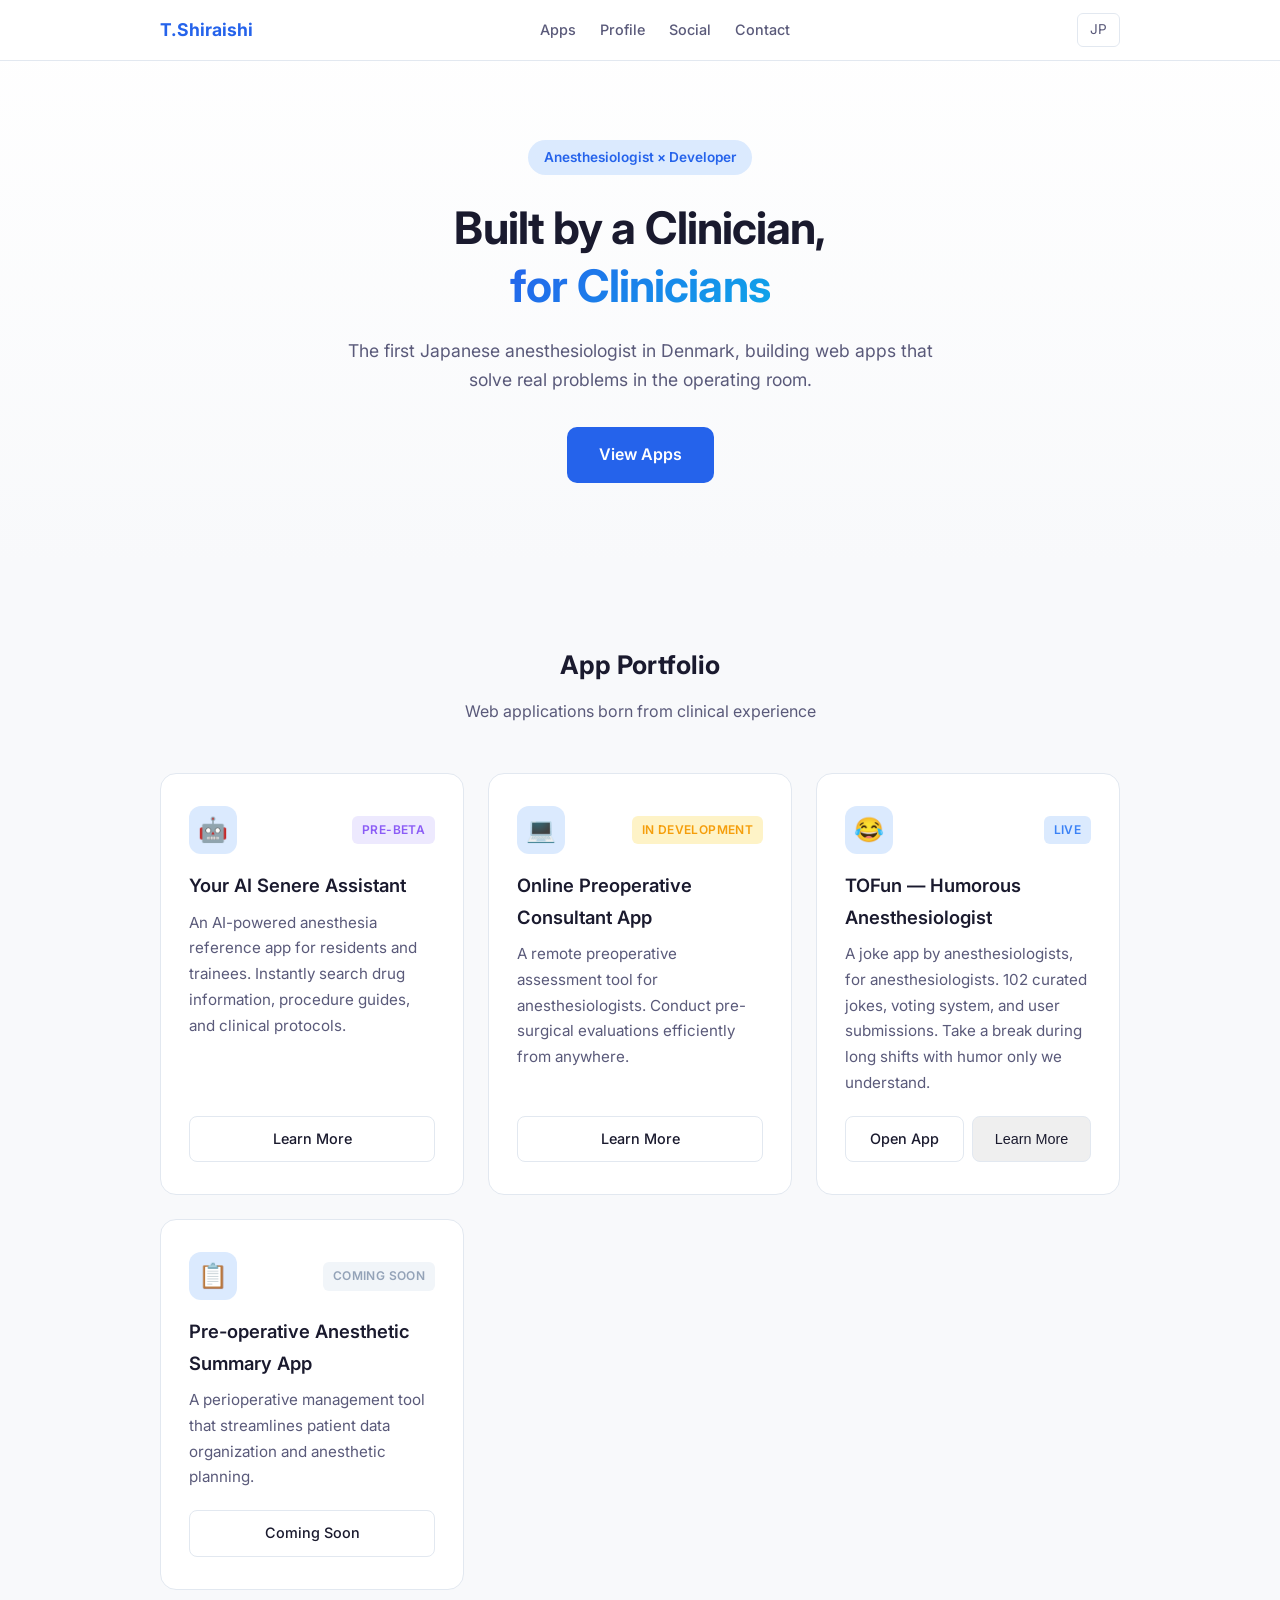
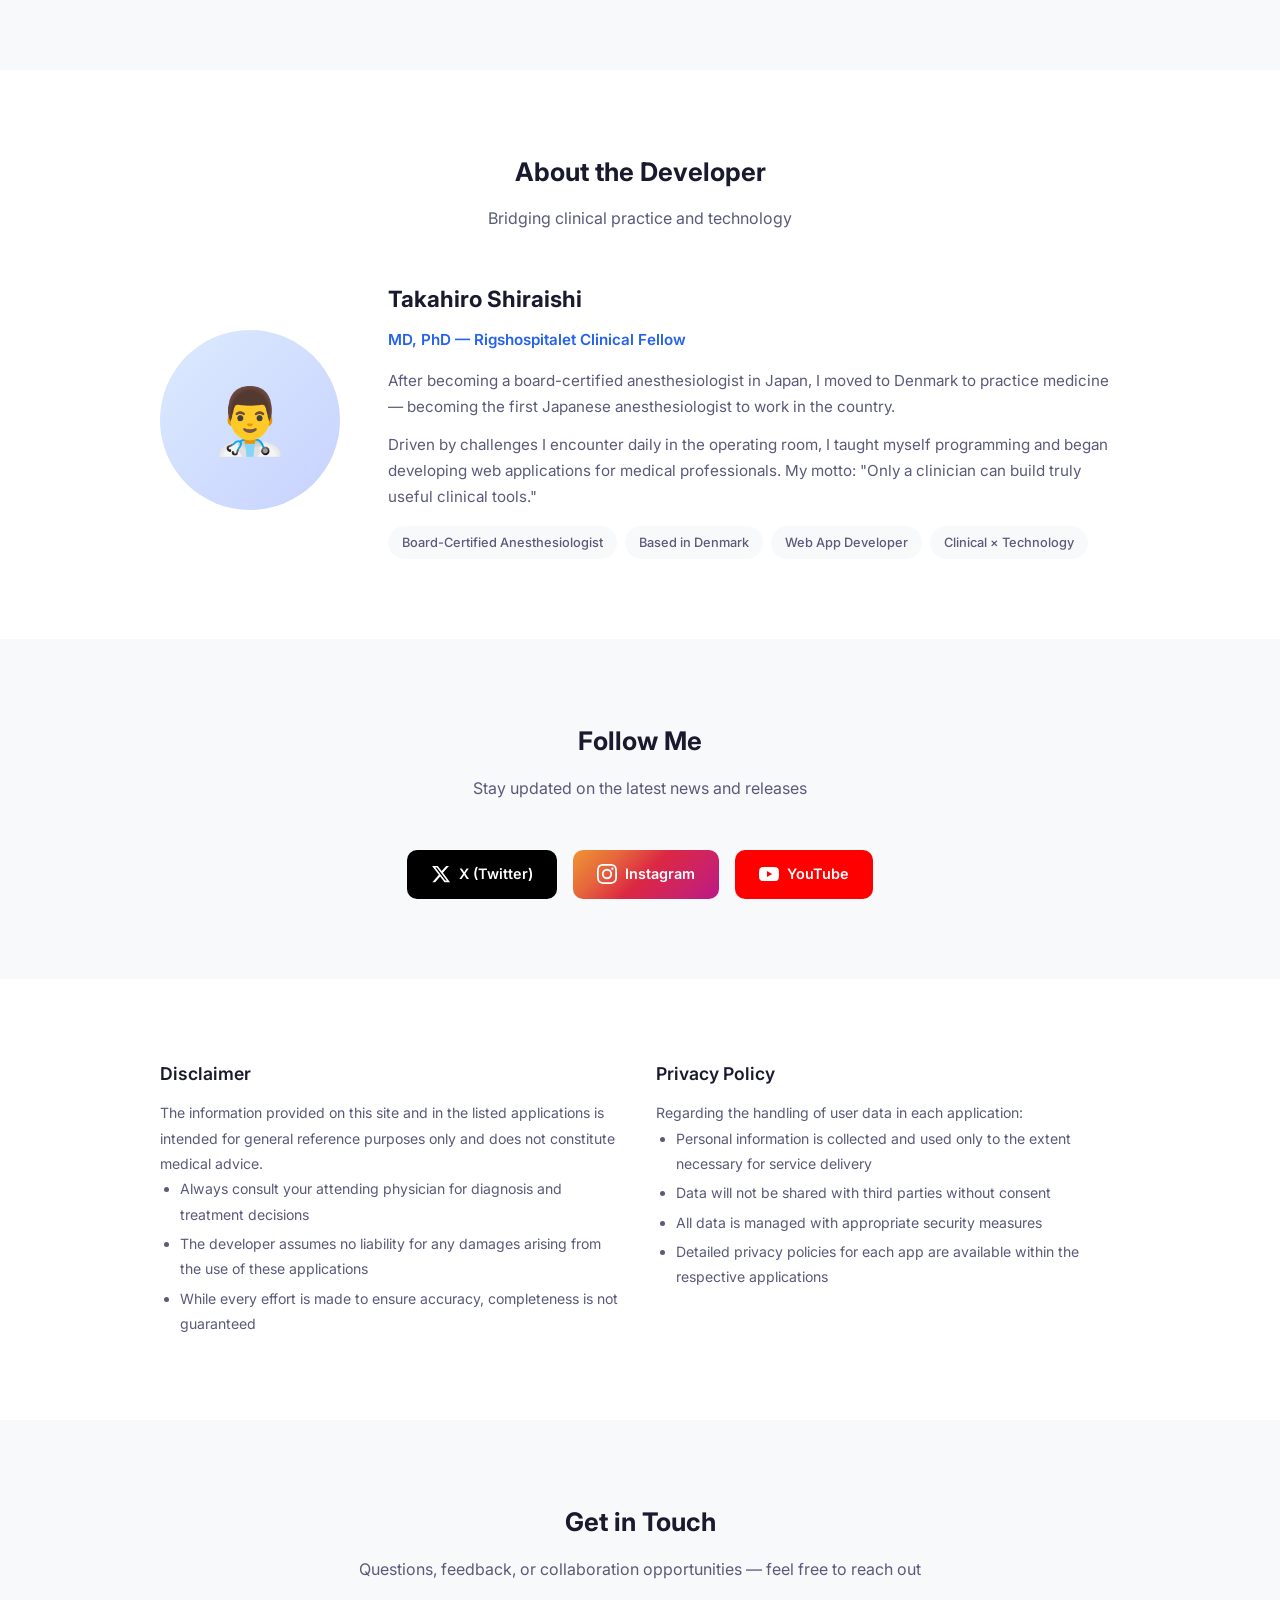
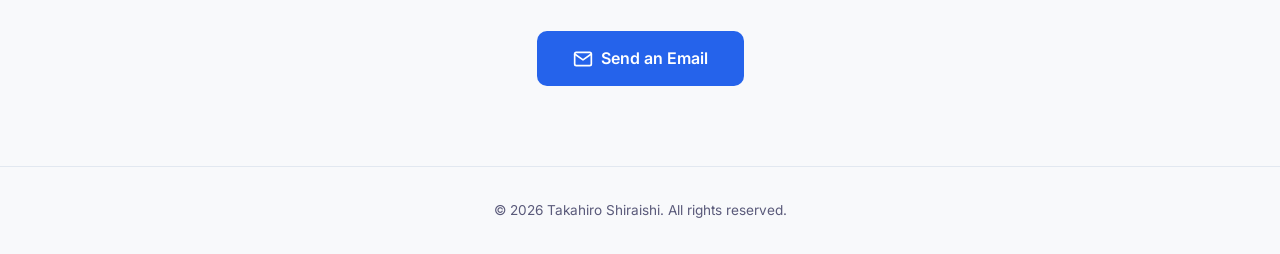
==== en/index.html @ cec76f84 "Add TOFun detail modal with feature descriptions - Add modal UI (CSS + HTML + JS) to all 4 language " ====
<!DOCTYPE html>
<html lang="en">
<head>
  <meta charset="UTF-8">
  <meta name="viewport" content="width=device-width, initial-scale=1.0">
  <title>Takahiro Shiraishi — Anesthesiologist × App Developer</title>
  <link rel="preconnect" href="https://fonts.googleapis.com">
  <link rel="preconnect" href="https://fonts.gstatic.com" crossorigin>
  <link href="https://fonts.googleapis.com/css2?family=Inter:wght@400;500;600;700&family=Noto+Sans+JP:wght@400;500;600;700&display=swap" rel="stylesheet">
  <style>
    :root {
      --color-bg: #f8f9fb;
      --color-white: #ffffff;
      --color-text: #1a1a2e;
      --color-text-secondary: #5a5a7a;
      --color-primary: #2563eb;
      --color-primary-light: #dbeafe;
      --color-primary-dark: #1d4ed8;
      --color-accent: #0ea5e9;
      --color-border: #e2e8f0;
      --color-badge-beta: #8b5cf6;
      --color-badge-dev: #f59e0b;
      --color-badge-soon: #94a3b8;
      --color-badge-ready: #10b981;
      --color-badge-live: #3b82f6;
      --font-sans: 'Inter', 'Noto Sans JP', sans-serif;
      --max-width: 960px;
      --section-padding: 80px 24px;
    }

    *, *::before, *::after {
      margin: 0;
      padding: 0;
      box-sizing: border-box;
    }

    html {
      scroll-behavior: smooth;
    }

    body {
      font-family: var(--font-sans);
      background: var(--color-bg);
      color: var(--color-text);
      line-height: 1.7;
      -webkit-font-smoothing: antialiased;
    }

    /* Navigation */
    nav {
      position: fixed;
      top: 0;
      left: 0;
      right: 0;
      background: rgba(255, 255, 255, 0.92);
      backdrop-filter: blur(12px);
      border-bottom: 1px solid var(--color-border);
      z-index: 100;
      padding: 0 24px;
    }

    nav .nav-inner {
      max-width: var(--max-width);
      margin: 0 auto;
      display: flex;
      align-items: center;
      justify-content: space-between;
      height: 60px;
    }

    nav .logo {
      font-weight: 700;
      font-size: 1.1rem;
      color: var(--color-primary);
      text-decoration: none;
    }

    nav .nav-links {
      display: flex;
      gap: 24px;
      list-style: none;
    }

    nav .nav-links a {
      text-decoration: none;
      color: var(--color-text-secondary);
      font-size: 0.9rem;
      font-weight: 500;
      transition: color 0.2s;
    }

    nav .nav-links a:hover {
      color: var(--color-primary);
    }

    .lang-switch {
      font-size: 0.85rem;
      color: var(--color-text-secondary);
      text-decoration: none;
      border: 1px solid var(--color-border);
      padding: 4px 12px;
      border-radius: 6px;
      transition: all 0.2s;
    }

    .lang-switch:hover {
      border-color: var(--color-primary);
      color: var(--color-primary);
    }

    /* Hero */
    .hero {
      padding: 140px 24px 80px;
      text-align: center;
      background: linear-gradient(180deg, var(--color-white) 0%, var(--color-bg) 100%);
    }

    .hero-inner {
      max-width: var(--max-width);
      margin: 0 auto;
    }

    .hero-label {
      display: inline-block;
      background: var(--color-primary-light);
      color: var(--color-primary);
      font-size: 0.85rem;
      font-weight: 600;
      padding: 6px 16px;
      border-radius: 20px;
      margin-bottom: 24px;
    }

    .hero h1 {
      font-size: clamp(1.8rem, 5vw, 2.8rem);
      font-weight: 700;
      line-height: 1.3;
      margin-bottom: 20px;
      letter-spacing: -0.02em;
    }

    .hero h1 span {
      background: linear-gradient(135deg, var(--color-primary), var(--color-accent));
      -webkit-background-clip: text;
      -webkit-text-fill-color: transparent;
      background-clip: text;
    }

    .hero p {
      font-size: 1.1rem;
      color: var(--color-text-secondary);
      max-width: 600px;
      margin: 0 auto 32px;
    }

    .hero-cta {
      display: inline-block;
      background: var(--color-primary);
      color: var(--color-white);
      padding: 14px 32px;
      border-radius: 10px;
      text-decoration: none;
      font-weight: 600;
      font-size: 1rem;
      transition: background 0.2s, transform 0.2s;
    }

    .hero-cta:hover {
      background: var(--color-primary-dark);
      transform: translateY(-1px);
    }

    /* Section common */
    section {
      padding: var(--section-padding);
    }

    .section-inner {
      max-width: var(--max-width);
      margin: 0 auto;
    }

    .section-title {
      font-size: 1.6rem;
      font-weight: 700;
      text-align: center;
      margin-bottom: 12px;
    }

    .section-subtitle {
      text-align: center;
      color: var(--color-text-secondary);
      margin-bottom: 48px;
      font-size: 1rem;
    }

    /* App Cards */
    .app-grid {
      display: grid;
      grid-template-columns: repeat(auto-fit, minmax(280px, 1fr));
      gap: 24px;
    }

    .app-card {
      background: var(--color-white);
      border: 1px solid var(--color-border);
      border-radius: 16px;
      padding: 32px 28px;
      transition: transform 0.2s, box-shadow 0.2s;
      display: flex;
      flex-direction: column;
    }

    .app-card:hover {
      transform: translateY(-4px);
      box-shadow: 0 12px 32px rgba(0, 0, 0, 0.08);
    }

    .app-card-header {
      display: flex;
      align-items: center;
      justify-content: space-between;
      margin-bottom: 16px;
    }

    .app-icon {
      width: 48px;
      height: 48px;
      border-radius: 12px;
      display: flex;
      align-items: center;
      justify-content: center;
      font-size: 1.5rem;
      background: var(--color-primary-light);
    }

    .badge {
      font-size: 0.75rem;
      font-weight: 600;
      padding: 4px 10px;
      border-radius: 6px;
      text-transform: uppercase;
      letter-spacing: 0.03em;
    }

    .badge-beta {
      background: #ede9fe;
      color: var(--color-badge-beta);
    }

    .badge-dev {
      background: #fef3c7;
      color: var(--color-badge-dev);
    }

    .badge-soon {
      background: #f1f5f9;
      color: var(--color-badge-soon);
    }

    .badge-ready {
      background: #d1fae5;
      color: var(--color-badge-ready);
    }

    .badge-live {
      background: #dbeafe;
      color: var(--color-badge-live);
    }

    .app-card h3 {
      font-size: 1.15rem;
      font-weight: 600;
      margin-bottom: 8px;
    }

    .app-card p {
      color: var(--color-text-secondary);
      font-size: 0.95rem;
      flex: 1;
      margin-bottom: 20px;
    }

    .app-card .btn-detail {
      display: inline-block;
      text-align: center;
      padding: 10px 20px;
      border: 1px solid var(--color-border);
      border-radius: 8px;
      text-decoration: none;
      color: var(--color-text);
      font-weight: 500;
      font-size: 0.9rem;
      transition: all 0.2s;
    }

    .app-card .btn-detail:hover {
      border-color: var(--color-primary);
      color: var(--color-primary);
      background: var(--color-primary-light);
    }

    /* Profile */
    .profile-section {
      background: var(--color-white);
    }

    .profile-content {
      display: flex;
      gap: 48px;
      align-items: center;
    }

    .profile-avatar {
      width: 180px;
      height: 180px;
      border-radius: 50%;
      background: linear-gradient(135deg, var(--color-primary-light), #c7d2fe);
      display: flex;
      align-items: center;
      justify-content: center;
      font-size: 4rem;
      flex-shrink: 0;
    }

    .profile-text h3 {
      font-size: 1.4rem;
      font-weight: 700;
      margin-bottom: 8px;
    }

    .profile-text .profile-role {
      color: var(--color-primary);
      font-weight: 600;
      font-size: 0.95rem;
      margin-bottom: 16px;
    }

    .profile-text p {
      color: var(--color-text-secondary);
      font-size: 0.95rem;
      margin-bottom: 12px;
    }

    .profile-tags {
      display: flex;
      flex-wrap: wrap;
      gap: 8px;
      margin-top: 16px;
    }

    .profile-tag {
      background: var(--color-bg);
      color: var(--color-text-secondary);
      font-size: 0.8rem;
      font-weight: 500;
      padding: 6px 14px;
      border-radius: 20px;
    }

    /* SNS Links */
    .sns-links {
      display: flex;
      justify-content: center;
      gap: 16px;
      flex-wrap: wrap;
    }

    .sns-btn {
      display: inline-flex;
      align-items: center;
      gap: 8px;
      padding: 12px 24px;
      border-radius: 10px;
      text-decoration: none;
      font-weight: 600;
      font-size: 0.9rem;
      transition: transform 0.2s, box-shadow 0.2s;
      color: var(--color-white);
    }

    .sns-btn:hover {
      transform: translateY(-2px);
      box-shadow: 0 6px 20px rgba(0, 0, 0, 0.15);
    }

    .sns-x { background: #000000; }
    .sns-instagram { background: linear-gradient(135deg, #f09433, #e6683c, #dc2743, #cc2366, #bc1888); }
    .sns-youtube { background: #ff0000; }

    /* Legal */
    .legal-section {
      background: var(--color-white);
    }

    .legal-grid {
      display: grid;
      grid-template-columns: 1fr 1fr;
      gap: 32px;
    }

    .legal-block h3 {
      font-size: 1.1rem;
      font-weight: 600;
      margin-bottom: 12px;
      color: var(--color-text);
    }

    .legal-block p, .legal-block ul {
      color: var(--color-text-secondary);
      font-size: 0.88rem;
      line-height: 1.8;
    }

    .legal-block ul {
      padding-left: 20px;
    }

    .legal-block li {
      margin-bottom: 4px;
    }

    /* Contact */
    .contact-section {
      text-align: center;
    }

    .contact-btn {
      display: inline-flex;
      align-items: center;
      gap: 8px;
      background: var(--color-primary);
      color: var(--color-white);
      padding: 14px 36px;
      border-radius: 10px;
      text-decoration: none;
      font-weight: 600;
      font-size: 1rem;
      transition: background 0.2s, transform 0.2s;
    }

    .contact-btn:hover {
      background: var(--color-primary-dark);
      transform: translateY(-1px);
    }

    /* Footer */
    footer {
      text-align: center;
      padding: 32px 24px;
      color: var(--color-text-secondary);
      font-size: 0.85rem;
      border-top: 1px solid var(--color-border);
    }

    /* Modal */
    .modal-backdrop {
      display: none;
      position: fixed;
      inset: 0;
      background: rgba(0, 0, 0, 0.5);
      z-index: 200;
      backdrop-filter: blur(4px);
      opacity: 0;
      transition: opacity 0.3s;
    }

    .modal-backdrop.active {
      display: flex;
      align-items: center;
      justify-content: center;
      opacity: 1;
    }

    .modal {
      background: var(--color-white);
      border-radius: 20px;
      max-width: 640px;
      width: calc(100% - 32px);
      max-height: 85vh;
      overflow-y: auto;
      padding: 40px 36px;
      position: relative;
      transform: translateY(20px);
      transition: transform 0.3s;
    }

    .modal-backdrop.active .modal {
      transform: translateY(0);
    }

    .modal-close {
      position: absolute;
      top: 16px;
      right: 16px;
      width: 36px;
      height: 36px;
      border: none;
      background: var(--color-bg);
      border-radius: 50%;
      font-size: 1.2rem;
      cursor: pointer;
      display: flex;
      align-items: center;
      justify-content: center;
      color: var(--color-text-secondary);
      transition: background 0.2s;
    }

    .modal-close:hover {
      background: var(--color-border);
    }

    .modal-header {
      display: flex;
      align-items: center;
      gap: 16px;
      margin-bottom: 24px;
    }

    .modal-header .app-icon {
      width: 56px;
      height: 56px;
      font-size: 1.8rem;
    }

    .modal-header h2 {
      font-size: 1.4rem;
      font-weight: 700;
    }

    .modal-header .badge {
      margin-left: 8px;
    }

    .modal-intro {
      color: var(--color-text-secondary);
      font-size: 0.95rem;
      margin-bottom: 28px;
      line-height: 1.8;
    }

    .modal-feature {
      margin-bottom: 24px;
    }

    .modal-feature h3 {
      font-size: 1.05rem;
      font-weight: 600;
      margin-bottom: 8px;
      display: flex;
      align-items: center;
      gap: 8px;
    }

    .modal-feature p,
    .modal-feature ul {
      color: var(--color-text-secondary);
      font-size: 0.9rem;
      line-height: 1.8;
    }

    .modal-feature ul {
      padding-left: 20px;
    }

    .modal-feature li {
      margin-bottom: 4px;
    }

    .modal-cta {
      display: flex;
      gap: 12px;
      margin-top: 32px;
    }

    .modal-cta .btn-primary {
      display: inline-block;
      background: var(--color-primary);
      color: var(--color-white);
      padding: 12px 28px;
      border-radius: 10px;
      text-decoration: none;
      font-weight: 600;
      font-size: 0.95rem;
      transition: background 0.2s;
    }

    .modal-cta .btn-primary:hover {
      background: var(--color-primary-dark);
    }

    .app-card .btn-group {
      display: flex;
      gap: 8px;
    }

    .app-card .btn-group .btn-detail {
      flex: 1;
    }

    /* Mobile */
    @media (max-width: 768px) {
      nav .nav-links {
        display: none;
      }

      .profile-content {
        flex-direction: column;
        text-align: center;
      }

      .profile-tags {
        justify-content: center;
      }

      .legal-grid {
        grid-template-columns: 1fr;
      }

      .app-grid {
        grid-template-columns: 1fr;
      }

      .modal {
        padding: 32px 24px;
        max-height: 90vh;
      }

      .modal-cta {
        flex-direction: column;
      }

      .modal-cta .btn-primary {
        text-align: center;
      }

      .app-card .btn-group {
        flex-direction: column;
      }
    }
  </style>
</head>
<body>

  <!-- Navigation -->
  <nav>
    <div class="nav-inner">
      <a href="#" class="logo">T.Shiraishi</a>
      <ul class="nav-links">
        <li><a href="#apps">Apps</a></li>
        <li><a href="#profile">Profile</a></li>
        <li><a href="#sns">Social</a></li>
        <li><a href="#contact">Contact</a></li>
      </ul>
      <a href="/" class="lang-switch">JP</a>
    </div>
  </nav>

  <!-- Hero -->
  <section class="hero">
    <div class="hero-inner">
      <div class="hero-label">Anesthesiologist × Developer</div>
      <h1>Built by a Clinician,<br><span>for Clinicians</span></h1>
      <p>The first Japanese anesthesiologist in Denmark, building web apps that solve real problems in the operating room.</p>
      <a href="#apps" class="hero-cta">View Apps</a>
    </div>
  </section>

  <!-- Apps -->
  <section id="apps">
    <div class="section-inner">
      <h2 class="section-title">App Portfolio</h2>
      <p class="section-subtitle">Web applications born from clinical experience</p>

      <div class="app-grid">
        <!-- App 1 -->
        <div class="app-card">
          <div class="app-card-header">
            <div class="app-icon">🤖</div>
            <span class="badge badge-beta">Pre-Beta</span>
          </div>
          <h3>Your AI Senere Assistant</h3>
          <p>An AI-powered anesthesia reference app for residents and trainees. Instantly search drug information, procedure guides, and clinical protocols.</p>
          <a href="#" class="btn-detail">Learn More</a>
        </div>

        <!-- App 2 -->
        <div class="app-card">
          <div class="app-card-header">
            <div class="app-icon">💻</div>
            <span class="badge badge-dev">In Development</span>
          </div>
          <h3>Online Preoperative Consultant App</h3>
          <p>A remote preoperative assessment tool for anesthesiologists. Conduct pre-surgical evaluations efficiently from anywhere.</p>
          <a href="#" class="btn-detail">Learn More</a>
        </div>

        <!-- App 3 -->
        <div class="app-card">
          <div class="app-card-header">
            <div class="app-icon">😂</div>
            <span class="badge badge-live">Live</span>
          </div>
          <h3>TOFun — Humorous Anesthesiologist</h3>
          <p>A joke app by anesthesiologists, for anesthesiologists. 102 curated jokes, voting system, and user submissions. Take a break during long shifts with humor only we understand.</p>
          <div class="btn-group">
            <a href="https://joke-app-production.up.railway.app/" class="btn-detail" target="_blank">Open App</a>
            <button class="btn-detail" onclick="document.getElementById('modal-tofun').classList.add('active')">Learn More</button>
          </div>
        </div>

        <!-- App 4 -->
        <div class="app-card">
          <div class="app-card-header">
            <div class="app-icon">📋</div>
            <span class="badge badge-soon">Coming Soon</span>
          </div>
          <h3>Pre-operative Anesthetic Summary App</h3>
          <p>A perioperative management tool that streamlines patient data organization and anesthetic planning.</p>
          <a href="#" class="btn-detail">Coming Soon</a>
        </div>
      </div>
    </div>
  </section>

  <!-- Profile -->
  <section id="profile" class="profile-section">
    <div class="section-inner">
      <h2 class="section-title">About the Developer</h2>
      <p class="section-subtitle">Bridging clinical practice and technology</p>

      <div class="profile-content">
        <div class="profile-avatar">👨‍⚕️</div>
        <div class="profile-text">
          <h3>Takahiro Shiraishi</h3>
          <div class="profile-role">MD, PhD — Rigshospitalet Clinical Fellow</div>
          <p>After becoming a board-certified anesthesiologist in Japan, I moved to Denmark to practice medicine — becoming the first Japanese anesthesiologist to work in the country.</p>
          <p>Driven by challenges I encounter daily in the operating room, I taught myself programming and began developing web applications for medical professionals. My motto: "Only a clinician can build truly useful clinical tools."</p>
          <div class="profile-tags">
            <span class="profile-tag">Board-Certified Anesthesiologist</span>
            <span class="profile-tag">Based in Denmark</span>
            <span class="profile-tag">Web App Developer</span>
            <span class="profile-tag">Clinical × Technology</span>
          </div>
        </div>
      </div>
    </div>
  </section>

  <!-- SNS -->
  <section id="sns">
    <div class="section-inner">
      <h2 class="section-title">Follow Me</h2>
      <p class="section-subtitle">Stay updated on the latest news and releases</p>

      <div class="sns-links">
        <a href="https://x.com/dk_anes_doctor" class="sns-btn sns-x" target="_blank" rel="noopener">
          <svg width="20" height="20" viewBox="0 0 24 24" fill="currentColor"><path d="M18.244 2.25h3.308l-7.227 8.26 8.502 11.24H16.17l-5.214-6.817L4.99 21.75H1.68l7.73-8.835L1.254 2.25H8.08l4.713 6.231zm-1.161 17.52h1.833L7.084 4.126H5.117z"/></svg>
          X (Twitter)
        </a>
        <a href="https://instagram.com/dk_anes_doctor" class="sns-btn sns-instagram" target="_blank" rel="noopener">
          <svg width="20" height="20" viewBox="0 0 24 24" fill="currentColor"><path d="M12 2.163c3.204 0 3.584.012 4.85.07 3.252.148 4.771 1.691 4.919 4.919.058 1.265.069 1.645.069 4.849 0 3.205-.012 3.584-.069 4.849-.149 3.225-1.664 4.771-4.919 4.919-1.266.058-1.644.07-4.85.07-3.204 0-3.584-.012-4.849-.07-3.26-.149-4.771-1.699-4.919-4.92-.058-1.265-.07-1.644-.07-4.849 0-3.204.013-3.583.07-4.849.149-3.227 1.664-4.771 4.919-4.919 1.266-.057 1.645-.069 4.849-.069zM12 0C8.741 0 8.333.014 7.053.072 2.695.272.273 2.69.073 7.052.014 8.333 0 8.741 0 12c0 3.259.014 3.668.072 4.948.2 4.358 2.618 6.78 6.98 6.98C8.333 23.986 8.741 24 12 24c3.259 0 3.668-.014 4.948-.072 4.354-.2 6.782-2.618 6.979-6.98.059-1.28.073-1.689.073-4.948 0-3.259-.014-3.667-.072-4.947-.196-4.354-2.617-6.78-6.979-6.98C15.668.014 15.259 0 12 0zm0 5.838a6.162 6.162 0 100 12.324 6.162 6.162 0 000-12.324zM12 16a4 4 0 110-8 4 4 0 010 8zm6.406-11.845a1.44 1.44 0 100 2.881 1.44 1.44 0 000-2.881z"/></svg>
          Instagram
        </a>
        <a href="#" class="sns-btn sns-youtube">
          <svg width="20" height="20" viewBox="0 0 24 24" fill="currentColor"><path d="M23.498 6.186a3.016 3.016 0 00-2.122-2.136C19.505 3.545 12 3.545 12 3.545s-7.505 0-9.377.505A3.017 3.017 0 00.502 6.186C0 8.07 0 12 0 12s0 3.93.502 5.814a3.016 3.016 0 002.122 2.136c1.871.505 9.376.505 9.376.505s7.505 0 9.377-.505a3.015 3.015 0 002.122-2.136C24 15.93 24 12 24 12s0-3.93-.502-5.814zM9.545 15.568V8.432L15.818 12l-6.273 3.568z"/></svg>
          YouTube
        </a>
      </div>
    </div>
  </section>

  <!-- Legal -->
  <section id="legal" class="legal-section">
    <div class="section-inner">
      <div class="legal-grid">
        <div class="legal-block">
          <h3>Disclaimer</h3>
          <p>The information provided on this site and in the listed applications is intended for general reference purposes only and does not constitute medical advice.</p>
          <ul>
            <li>Always consult your attending physician for diagnosis and treatment decisions</li>
            <li>The developer assumes no liability for any damages arising from the use of these applications</li>
            <li>While every effort is made to ensure accuracy, completeness is not guaranteed</li>
          </ul>
        </div>
        <div class="legal-block">
          <h3>Privacy Policy</h3>
          <p>Regarding the handling of user data in each application:</p>
          <ul>
            <li>Personal information is collected and used only to the extent necessary for service delivery</li>
            <li>Data will not be shared with third parties without consent</li>
            <li>All data is managed with appropriate security measures</li>
            <li>Detailed privacy policies for each app are available within the respective applications</li>
          </ul>
        </div>
      </div>
    </div>
  </section>

  <!-- Contact -->
  <section id="contact" class="contact-section">
    <div class="section-inner">
      <h2 class="section-title">Get in Touch</h2>
      <p class="section-subtitle">Questions, feedback, or collaboration opportunities — feel free to reach out</p>
      <a href="mailto:contact@example.com" class="contact-btn">
        <svg width="20" height="20" viewBox="0 0 24 24" fill="none" stroke="currentColor" stroke-width="2" stroke-linecap="round" stroke-linejoin="round"><path d="M4 4h16c1.1 0 2 .9 2 2v12c0 1.1-.9 2-2 2H4c-1.1 0-2-.9-2-2V6c0-1.1.9-2 2-2z"/><polyline points="22,6 12,13 2,6"/></svg>
        Send an Email
      </a>
    </div>
  </section>

  <!-- TOFun Detail Modal -->
  <div id="modal-tofun" class="modal-backdrop" onclick="if(event.target===this)this.classList.remove('active')">
    <div class="modal">
      <button class="modal-close" onclick="document.getElementById('modal-tofun').classList.remove('active')">&times;</button>

      <div class="modal-header">
        <div class="app-icon">😂</div>
        <div>
          <h2>TOFun <span class="badge badge-live">Live</span></h2>
          <span style="color:var(--color-text-secondary);font-size:0.85rem">Humorous Anesthesiologist v3.0</span>
        </div>
      </div>

      <p class="modal-intro">
        TOFun is named after <strong>TOF = Train-of-Four = 102</strong> — a joke app built by anesthesiologists, for anesthesiologists. Free, no sign-up required. Works right in your browser.
      </p>

      <div class="modal-feature">
        <h3>🎭 102 Curated Jokes</h3>
        <p>OR humor, drug puns, and anesthesia-specific jokes that only we truly get. Press the button and the character delivers each joke in a speech bubble.</p>
      </div>

      <div class="modal-feature">
        <h3>👍 Voting System</h3>
        <p>Rate every joke with three options:</p>
        <ul>
          <li><strong>👍 Good</strong> — Solid joke (+2 pts)</li>
          <li><strong>🤩 Great</strong> — Love it! (+3 pts)</li>
          <li><strong>😐 Meh</strong> — Not my thing (-1 pt)</li>
        </ul>
        <p style="margin-top:8px">Scores auto-rank jokes so the best ones keep appearing.</p>
      </div>

      <div class="modal-feature">
        <h3>✏️ User Submissions</h3>
        <p>Submit your own original jokes to the app.</p>
        <ul>
          <li>Simple text input (5–200 characters)</li>
          <li>Immediately enters the joke rotation</li>
          <li>Other users vote on your joke</li>
          <li>Duplicate check and validation built in</li>
        </ul>
      </div>

      <div class="modal-feature">
        <h3>🏆 Curation System</h3>
        <p>An automatic quality control system keeps the joke pool fresh.</p>
        <ul>
          <li>20 official jokes are always guaranteed to appear</li>
          <li>82 remaining slots are competed for by official and user jokes based on score</li>
          <li>Low-rated jokes are automatically rotated out</li>
          <li>The app improves over time through community votes</li>
        </ul>
      </div>

      <div class="modal-feature">
        <h3>🫧 Character Animations</h3>
        <p>The TOFun character changes through 10 stages as you read jokes. Each new expression makes you want to see the next one.</p>
      </div>

      <div class="modal-cta">
        <a href="https://joke-app-production.up.railway.app/" class="btn-primary" target="_blank">Open TOFun</a>
      </div>
    </div>
  </div>

  <!-- Footer -->
  <footer>
    <p>&copy; 2026 Takahiro Shiraishi. All rights reserved.</p>
  </footer>

</body>
</html>
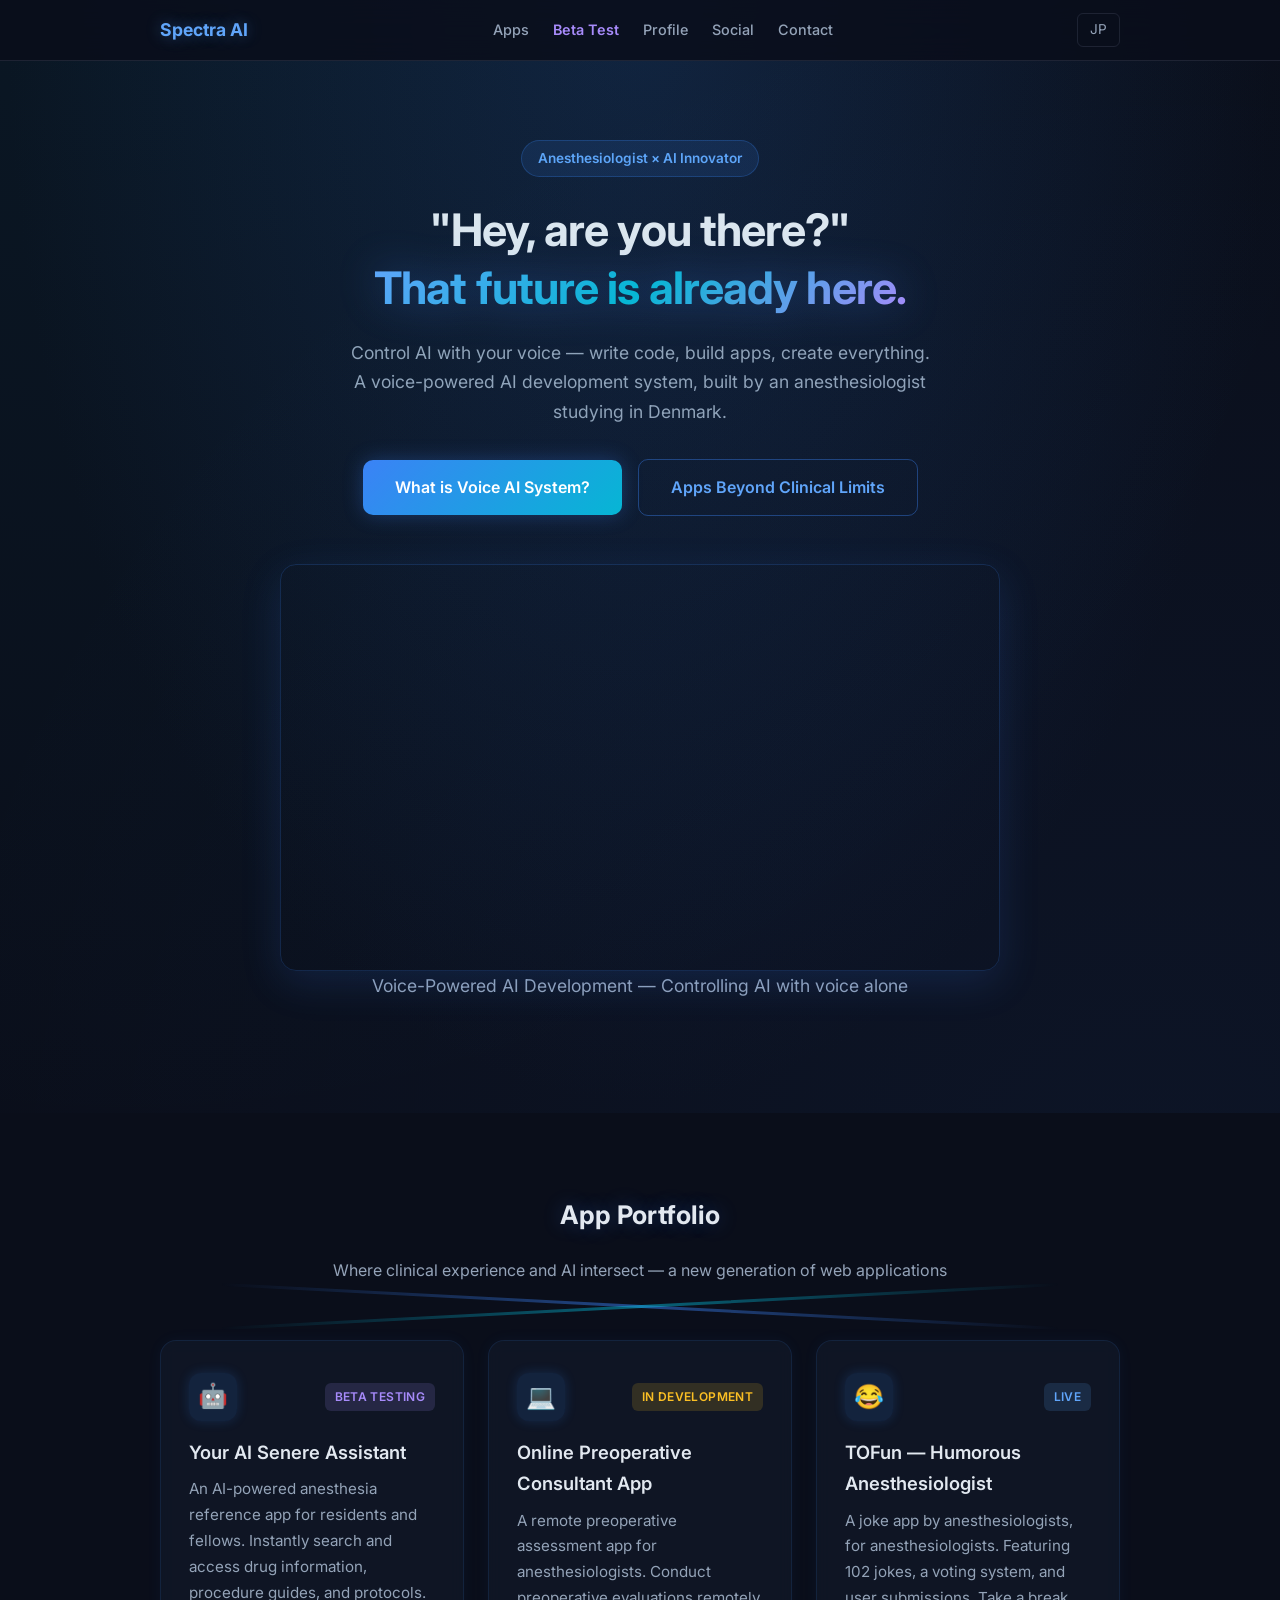
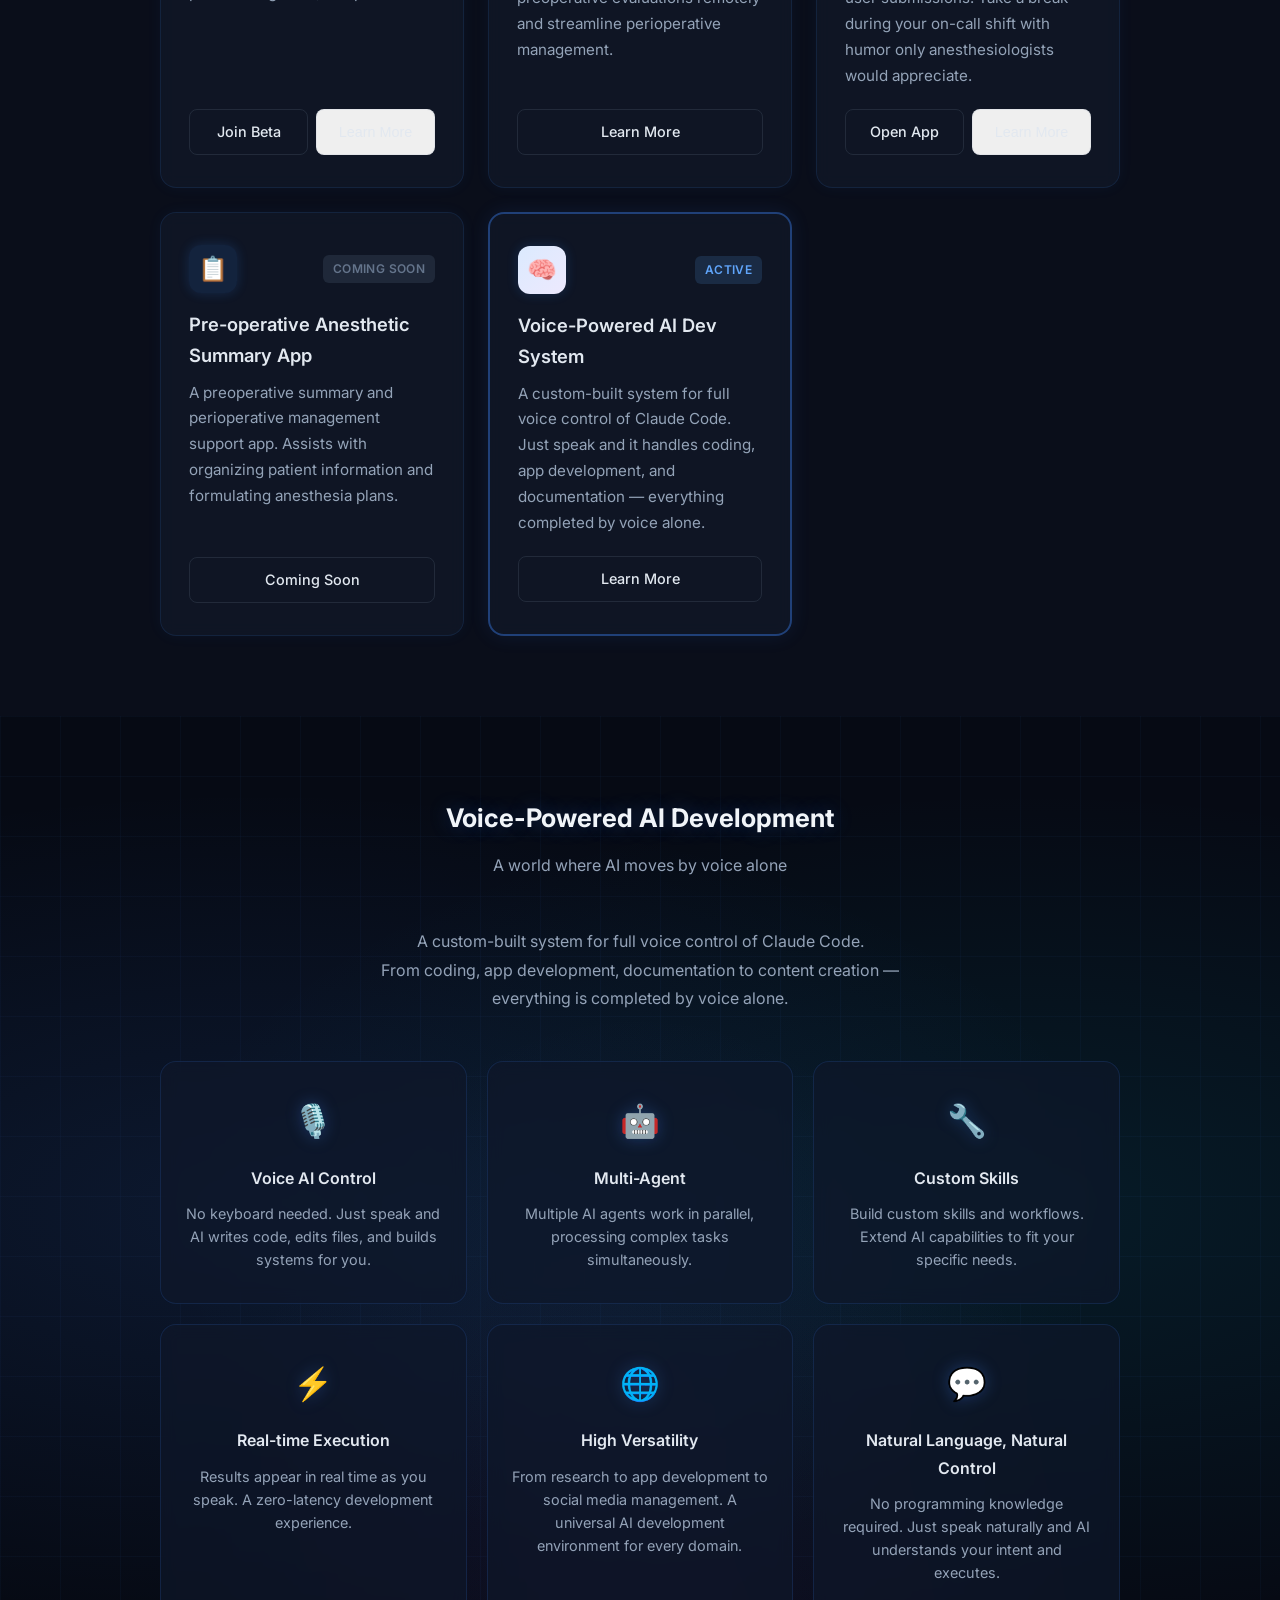
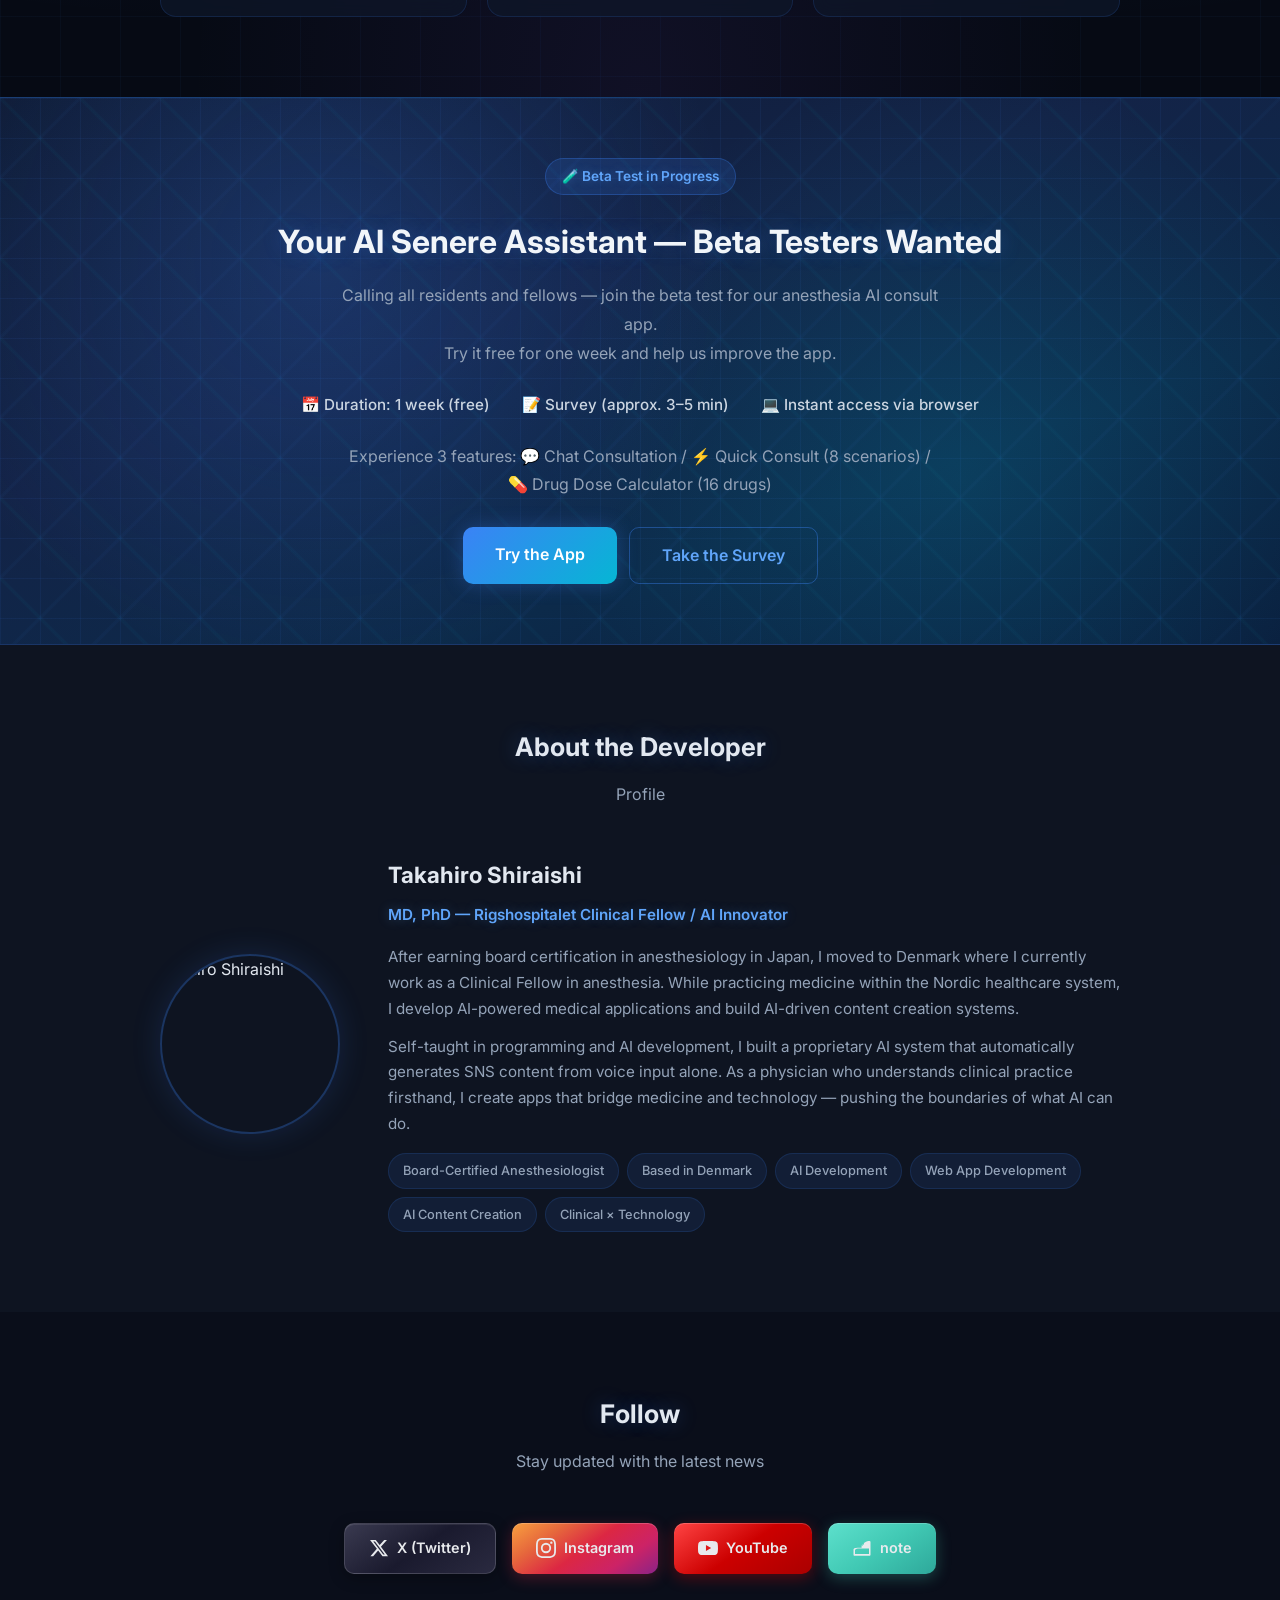
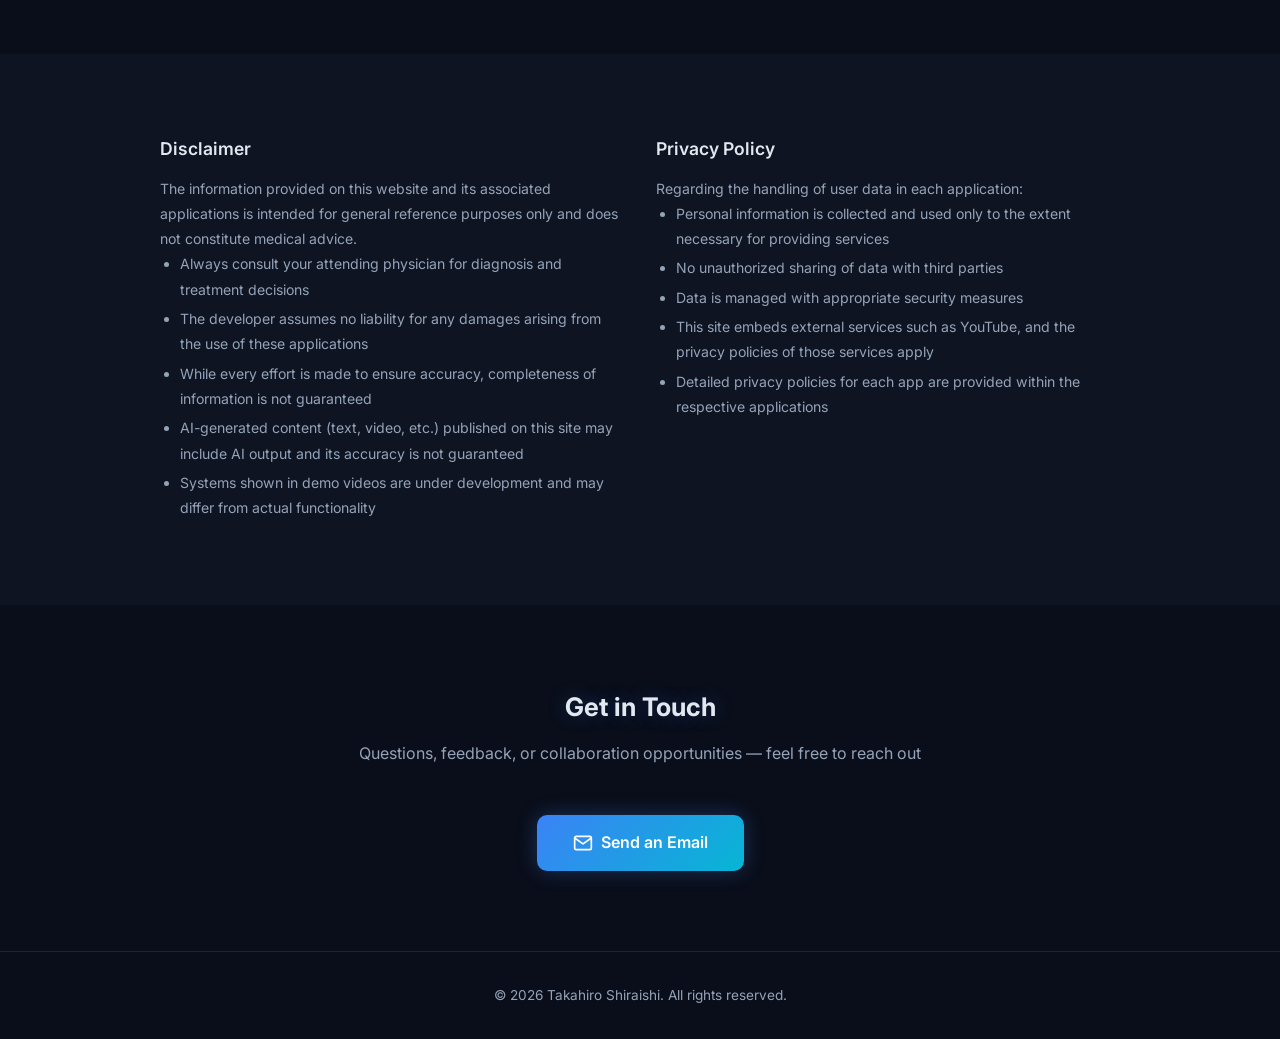
==== commit 4b0c400c: "Add English version of redesigned LP Translated all content to English matching the new dark futuris" ====
--- a/en/index.html
+++ b/en/index.html
@@ -3,26 +3,27 @@
 <head>
   <meta charset="UTF-8">
   <meta name="viewport" content="width=device-width, initial-scale=1.0">
-  <title>Takahiro Shiraishi — Anesthesiologist × App Developer</title>
+  <title>Takahiro Shiraishi — Anesthesiologist × AI Innovator</title>
   <link rel="preconnect" href="https://fonts.googleapis.com">
   <link rel="preconnect" href="https://fonts.gstatic.com" crossorigin>
   <link href="https://fonts.googleapis.com/css2?family=Inter:wght@400;500;600;700&family=Noto+Sans+JP:wght@400;500;600;700&display=swap" rel="stylesheet">
   <style>
     :root {
-      --color-bg: #f8f9fb;
-      --color-white: #ffffff;
-      --color-text: #1a1a2e;
-      --color-text-secondary: #5a5a7a;
-      --color-primary: #2563eb;
-      --color-primary-light: #dbeafe;
-      --color-primary-dark: #1d4ed8;
-      --color-accent: #0ea5e9;
-      --color-border: #e2e8f0;
-      --color-badge-beta: #8b5cf6;
-      --color-badge-dev: #f59e0b;
-      --color-badge-soon: #94a3b8;
-      --color-badge-ready: #10b981;
-      --color-badge-live: #3b82f6;
+      --color-bg: #0a0e1a;
+      --color-white: #111827;
+      --color-text: #e2e8f0;
+      --color-text-secondary: #94a3b8;
+      --color-primary: #3b82f6;
+      --color-primary-light: rgba(59, 130, 246, 0.12);
+      --color-primary-dark: #60a5fa;
+      --color-accent: #06b6d4;
+      --color-border: rgba(148, 163, 184, 0.15);
+      --color-badge-beta: #a78bfa;
+      --color-badge-dev: #fbbf24;
+      --color-badge-soon: #64748b;
+      --color-badge-ready: #34d399;
+      --color-badge-live: #60a5fa;
+      --color-glow: rgba(59, 130, 246, 0.3);
       --font-sans: 'Inter', 'Noto Sans JP', sans-serif;
       --max-width: 960px;
       --section-padding: 80px 24px;
@@ -52,8 +53,8 @@
       top: 0;
       left: 0;
       right: 0;
-      background: rgba(255, 255, 255, 0.92);
-      backdrop-filter: blur(12px);
+      background: rgba(10, 14, 26, 0.85);
+      backdrop-filter: blur(16px);
       border-bottom: 1px solid var(--color-border);
       z-index: 100;
       padding: 0 24px;
@@ -71,8 +72,9 @@
     nav .logo {
       font-weight: 700;
       font-size: 1.1rem;
-      color: var(--color-primary);
+      color: #60a5fa;
       text-decoration: none;
+      text-shadow: 0 0 15px rgba(96, 165, 250, 0.4);
     }
 
     nav .nav-links {
@@ -90,7 +92,8 @@
     }
 
     nav .nav-links a:hover {
-      color: var(--color-primary);
+      color: #60a5fa;
+      text-shadow: 0 0 10px rgba(96, 165, 250, 0.4);
     }
 
     .lang-switch {
@@ -104,15 +107,34 @@
     }
 
     .lang-switch:hover {
-      border-color: var(--color-primary);
-      color: var(--color-primary);
+      border-color: #60a5fa;
+      color: #60a5fa;
     }
 
     /* Hero */
     .hero {
       padding: 140px 24px 80px;
       text-align: center;
-      background: linear-gradient(180deg, var(--color-white) 0%, var(--color-bg) 100%);
+      background: radial-gradient(ellipse at 50% 0%, rgba(59, 130, 246, 0.15) 0%, var(--color-bg) 70%);
+      position: relative;
+      overflow: hidden;
+    }
+
+    .hero::before {
+      content: '';
+      position: absolute;
+      top: -50%;
+      left: -50%;
+      width: 200%;
+      height: 200%;
+      background: radial-gradient(circle at 30% 20%, rgba(6, 182, 212, 0.06) 0%, transparent 50%),
+                  radial-gradient(circle at 70% 80%, rgba(59, 130, 246, 0.06) 0%, transparent 50%);
+      animation: nebula 20s ease-in-out infinite alternate;
+    }
+
+    @keyframes nebula {
+      0% { transform: rotate(0deg) scale(1); }
+      100% { transform: rotate(3deg) scale(1.05); }
     }
 
     .hero-inner {
@@ -122,13 +144,14 @@
 
     .hero-label {
       display: inline-block;
-      background: var(--color-primary-light);
-      color: var(--color-primary);
+      background: rgba(59, 130, 246, 0.12);
+      color: #60a5fa;
       font-size: 0.85rem;
       font-weight: 600;
       padding: 6px 16px;
       border-radius: 20px;
       margin-bottom: 24px;
+      border: 1px solid rgba(59, 130, 246, 0.25);
     }
 
     .hero h1 {
@@ -140,10 +163,11 @@
     }
 
     .hero h1 span {
-      background: linear-gradient(135deg, var(--color-primary), var(--color-accent));
+      background: linear-gradient(135deg, #60a5fa, #06b6d4, #a78bfa);
       -webkit-background-clip: text;
       -webkit-text-fill-color: transparent;
       background-clip: text;
+      filter: drop-shadow(0 0 20px rgba(59, 130, 246, 0.4));
     }
 
     .hero p {
@@ -155,19 +179,53 @@
 
     .hero-cta {
       display: inline-block;
-      background: var(--color-primary);
-      color: var(--color-white);
+      background: linear-gradient(135deg, #3b82f6, #06b6d4);
+      color: #ffffff;
       padding: 14px 32px;
       border-radius: 10px;
       text-decoration: none;
       font-weight: 600;
       font-size: 1rem;
-      transition: background 0.2s, transform 0.2s;
+      transition: all 0.3s;
+      box-shadow: 0 0 20px rgba(59, 130, 246, 0.3);
+      position: relative;
     }
 
     .hero-cta:hover {
-      background: var(--color-primary-dark);
-      transform: translateY(-1px);
+      transform: translateY(-2px);
+      box-shadow: 0 0 30px rgba(59, 130, 246, 0.5);
+    }
+
+    .hero-video {
+      margin-top: 48px;
+      max-width: 720px;
+      margin-left: auto;
+      margin-right: auto;
+    }
+
+    .video-wrapper {
+      position: relative;
+      padding-bottom: 56.25%;
+      height: 0;
+      overflow: hidden;
+      border-radius: 16px;
+      box-shadow: 0 12px 40px rgba(59, 130, 246, 0.15);
+      border: 1px solid rgba(59, 130, 246, 0.2);
+    }
+
+    .video-wrapper iframe {
+      position: absolute;
+      top: 0;
+      left: 0;
+      width: 100%;
+      height: 100%;
+      border-radius: 16px;
+    }
+
+    .video-caption {
+      margin-top: 16px;
+      font-size: 0.9rem;
+      color: var(--color-text-secondary);
     }
 
     /* Section common */
@@ -185,6 +243,7 @@
       font-weight: 700;
       text-align: center;
       margin-bottom: 12px;
+      text-shadow: 0 0 20px rgba(59, 130, 246, 0.3);
     }
 
     .section-subtitle {
@@ -194,6 +253,36 @@
       font-size: 1rem;
     }
 
+    /* Cross effect - behind subtitle text */
+    .section-subtitle-cross {
+      position: relative;
+      display: inline-block;
+      padding: 8px 16px;
+      z-index: 1;
+    }
+
+    .section-subtitle-cross::before,
+    .section-subtitle-cross::after {
+      content: '';
+      position: absolute;
+      width: 130%;
+      height: 3px;
+      bottom: -16px;
+      left: -15%;
+      border-radius: 2px;
+      z-index: -1;
+    }
+
+    .section-subtitle-cross::before {
+      background: linear-gradient(90deg, transparent 0%, rgba(59, 130, 246, 0.3) 30%, rgba(59, 130, 246, 0.5) 50%, rgba(59, 130, 246, 0.3) 70%, transparent 100%);
+      transform: rotate(3deg);
+    }
+
+    .section-subtitle-cross::after {
+      background: linear-gradient(90deg, transparent 0%, rgba(6, 182, 212, 0.3) 30%, rgba(6, 182, 212, 0.5) 50%, rgba(6, 182, 212, 0.3) 70%, transparent 100%);
+      transform: rotate(-3deg);
+    }
+
     /* App Cards */
     .app-grid {
       display: grid;
@@ -202,18 +291,21 @@
     }
 
     .app-card {
-      background: var(--color-white);
-      border: 1px solid var(--color-border);
+      background: rgba(17, 24, 39, 0.8);
+      border: 1px solid rgba(59, 130, 246, 0.12);
       border-radius: 16px;
       padding: 32px 28px;
-      transition: transform 0.2s, box-shadow 0.2s;
+      transition: transform 0.3s, box-shadow 0.3s, border-color 0.3s;
       display: flex;
       flex-direction: column;
+      backdrop-filter: blur(8px);
+      box-shadow: 0 0 15px rgba(59, 130, 246, 0.05);
     }
 
     .app-card:hover {
       transform: translateY(-4px);
-      box-shadow: 0 12px 32px rgba(0, 0, 0, 0.08);
+      box-shadow: 0 0 25px rgba(59, 130, 246, 0.2), 0 0 50px rgba(6, 182, 212, 0.1);
+      border-color: rgba(59, 130, 246, 0.4);
     }
 
     .app-card-header {
@@ -231,7 +323,8 @@
       align-items: center;
       justify-content: center;
       font-size: 1.5rem;
-      background: var(--color-primary-light);
+      background: rgba(59, 130, 246, 0.12);
+      box-shadow: 0 0 12px rgba(59, 130, 246, 0.2);
     }
 
     .badge {
@@ -244,27 +337,27 @@
     }
 
     .badge-beta {
-      background: #ede9fe;
+      background: rgba(167, 139, 250, 0.15);
       color: var(--color-badge-beta);
     }
 
     .badge-dev {
-      background: #fef3c7;
+      background: rgba(251, 191, 36, 0.15);
       color: var(--color-badge-dev);
     }
 
     .badge-soon {
-      background: #f1f5f9;
+      background: rgba(100, 116, 139, 0.2);
       color: var(--color-badge-soon);
     }
 
     .badge-ready {
-      background: #d1fae5;
+      background: rgba(52, 211, 153, 0.15);
       color: var(--color-badge-ready);
     }
 
     .badge-live {
-      background: #dbeafe;
+      background: rgba(96, 165, 250, 0.15);
       color: var(--color-badge-live);
     }
 
@@ -296,13 +389,13 @@
 
     .app-card .btn-detail:hover {
       border-color: var(--color-primary);
-      color: var(--color-primary);
-      background: var(--color-primary-light);
+      color: #60a5fa;
+      background: rgba(59, 130, 246, 0.1);
     }
 
     /* Profile */
     .profile-section {
-      background: var(--color-white);
+      background: rgba(17, 24, 39, 0.6);
     }
 
     .profile-content {
@@ -311,16 +404,23 @@
       align-items: center;
     }
 
-    .profile-avatar {
+    .profile-avatar-wrap {
       width: 180px;
       height: 180px;
       border-radius: 50%;
-      background: linear-gradient(135deg, var(--color-primary-light), #c7d2fe);
-      display: flex;
-      align-items: center;
-      justify-content: center;
-      font-size: 4rem;
+      border: 2px solid rgba(59, 130, 246, 0.3);
       flex-shrink: 0;
+      box-shadow: 0 0 30px rgba(59, 130, 246, 0.15);
+      overflow: hidden;
+    }
+
+    .profile-avatar {
+      width: 130%;
+      height: 130%;
+      object-fit: cover;
+      object-position: center 20%;
+      margin-top: -10%;
+      margin-left: -15%;
     }
 
     .profile-text h3 {
@@ -330,10 +430,11 @@
     }
 
     .profile-text .profile-role {
-      color: var(--color-primary);
+      color: #60a5fa;
       font-weight: 600;
       font-size: 0.95rem;
       margin-bottom: 16px;
+      text-shadow: 0 0 12px rgba(96, 165, 250, 0.3);
     }
 
     .profile-text p {
@@ -350,12 +451,13 @@
     }
 
     .profile-tag {
-      background: var(--color-bg);
-      color: var(--color-text-secondary);
+      background: rgba(59, 130, 246, 0.1);
+      color: #94a3b8;
       font-size: 0.8rem;
       font-weight: 500;
       padding: 6px 14px;
       border-radius: 20px;
+      border: 1px solid rgba(59, 130, 246, 0.15);
     }
 
     /* SNS Links */
@@ -376,21 +478,25 @@
       font-weight: 600;
       font-size: 0.9rem;
       transition: transform 0.2s, box-shadow 0.2s;
-      color: var(--color-white);
+      color: #e8eaed;
     }
 
     .sns-btn:hover {
       transform: translateY(-2px);
-      box-shadow: 0 6px 20px rgba(0, 0, 0, 0.15);
-    }
-
-    .sns-x { background: #000000; }
-    .sns-instagram { background: linear-gradient(135deg, #f09433, #e6683c, #dc2743, #cc2366, #bc1888); }
-    .sns-youtube { background: #ff0000; }
+    }
+
+    .sns-x { background: linear-gradient(145deg, #3a3a50, #1a1a2e, #2a2a40); border: 1px solid rgba(255,255,255,0.15); box-shadow: 0 4px 15px rgba(0,0,0,0.3), inset 0 1px 0 rgba(255,255,255,0.08); }
+    .sns-x:hover { box-shadow: 0 4px 25px rgba(255,255,255,0.15), inset 0 1px 0 rgba(255,255,255,0.1); }
+    .sns-instagram { background: linear-gradient(145deg, #f9a03f, #e6683c, #dc2743, #cc2366, #8a2387); box-shadow: 0 4px 15px rgba(220, 39, 67, 0.3), inset 0 1px 0 rgba(255,255,255,0.2); }
+    .sns-instagram:hover { box-shadow: 0 4px 25px rgba(220, 39, 67, 0.5), inset 0 1px 0 rgba(255,255,255,0.25); }
+    .sns-youtube { background: linear-gradient(145deg, #ff4444, #cc0000, #aa0000); box-shadow: 0 4px 15px rgba(255, 0, 0, 0.3), inset 0 1px 0 rgba(255,255,255,0.2); }
+    .sns-youtube:hover { box-shadow: 0 4px 25px rgba(255, 0, 0, 0.5), inset 0 1px 0 rgba(255,255,255,0.25); }
+    .sns-note { background: linear-gradient(145deg, #5de0cc, #41c9b4, #2ea89a); box-shadow: 0 4px 15px rgba(65, 201, 180, 0.3), inset 0 1px 0 rgba(255,255,255,0.2); }
+    .sns-note:hover { box-shadow: 0 4px 25px rgba(65, 201, 180, 0.5), inset 0 1px 0 rgba(255,255,255,0.25); }
 
     /* Legal */
     .legal-section {
-      background: var(--color-white);
+      background: rgba(17, 24, 39, 0.6);
     }
 
     .legal-grid {
@@ -429,19 +535,20 @@
       display: inline-flex;
       align-items: center;
       gap: 8px;
-      background: var(--color-primary);
-      color: var(--color-white);
+      background: linear-gradient(135deg, #3b82f6, #06b6d4);
+      color: #ffffff;
       padding: 14px 36px;
       border-radius: 10px;
       text-decoration: none;
       font-weight: 600;
       font-size: 1rem;
-      transition: background 0.2s, transform 0.2s;
+      transition: all 0.3s;
+      box-shadow: 0 0 20px rgba(59, 130, 246, 0.3);
     }
 
     .contact-btn:hover {
-      background: var(--color-primary-dark);
-      transform: translateY(-1px);
+      transform: translateY(-2px);
+      box-shadow: 0 0 30px rgba(59, 130, 246, 0.5);
     }
 
     /* Footer */
@@ -451,6 +558,7 @@
       color: var(--color-text-secondary);
       font-size: 0.85rem;
       border-top: 1px solid var(--color-border);
+      background: var(--color-bg);
     }
 
     /* Modal */
@@ -473,7 +581,8 @@
     }
 
     .modal {
-      background: var(--color-white);
+      background: #111827;
+      border: 1px solid rgba(59, 130, 246, 0.2);
       border-radius: 20px;
       max-width: 640px;
       width: calc(100% - 32px);
@@ -496,7 +605,7 @@
       width: 36px;
       height: 36px;
       border: none;
-      background: var(--color-bg);
+      background: rgba(148, 163, 184, 0.1);
       border-radius: 50%;
       font-size: 1.2rem;
       cursor: pointer;
@@ -508,7 +617,7 @@
     }
 
     .modal-close:hover {
-      background: var(--color-border);
+      background: rgba(148, 163, 184, 0.2);
     }
 
     .modal-header {
@@ -576,18 +685,267 @@
 
     .modal-cta .btn-primary {
       display: inline-block;
-      background: var(--color-primary);
-      color: var(--color-white);
+      background: linear-gradient(135deg, #3b82f6, #06b6d4);
+      color: #ffffff;
       padding: 12px 28px;
       border-radius: 10px;
       text-decoration: none;
       font-weight: 600;
       font-size: 0.95rem;
-      transition: background 0.2s;
+      transition: all 0.3s;
+      box-shadow: 0 0 15px rgba(59, 130, 246, 0.3);
     }
 
     .modal-cta .btn-primary:hover {
-      background: var(--color-primary-dark);
+      box-shadow: 0 0 25px rgba(59, 130, 246, 0.5);
+      transform: translateY(-1px);
+    }
+
+    .modal-cta .btn-secondary {
+      display: inline-block;
+      background: transparent;
+      color: #60a5fa;
+      padding: 12px 28px;
+      border-radius: 10px;
+      text-decoration: none;
+      font-weight: 600;
+      font-size: 0.95rem;
+      border: 1px solid rgba(59, 130, 246, 0.4);
+      transition: all 0.2s;
+    }
+
+    .modal-cta .btn-secondary:hover {
+      background: rgba(59, 130, 246, 0.1);
+      border-color: #60a5fa;
+    }
+
+    /* AI Section */
+    .ai-section {
+      position: relative;
+      overflow: hidden;
+      background: #060a14;
+      padding: var(--section-padding);
+    }
+
+    .ai-section-bg {
+      position: absolute;
+      inset: 0;
+      background:
+        radial-gradient(ellipse at 20% 50%, rgba(59, 130, 246, 0.12) 0%, transparent 60%),
+        radial-gradient(ellipse at 80% 50%, rgba(6, 182, 212, 0.10) 0%, transparent 60%),
+        radial-gradient(ellipse at 50% 100%, rgba(139, 92, 246, 0.08) 0%, transparent 50%);
+      animation: aiPulse 8s ease-in-out infinite alternate;
+    }
+
+    @keyframes aiPulse {
+      0% { opacity: 0.7; }
+      100% { opacity: 1; }
+    }
+
+    .ai-section-bg::before {
+      content: '';
+      position: absolute;
+      inset: 0;
+      background-image:
+        linear-gradient(rgba(59, 130, 246, 0.04) 1px, transparent 1px),
+        linear-gradient(90deg, rgba(59, 130, 246, 0.04) 1px, transparent 1px);
+      background-size: 60px 60px;
+    }
+
+    .ai-feature-grid {
+      display: grid;
+      grid-template-columns: repeat(3, 1fr);
+      gap: 20px;
+    }
+
+    .ai-feature-card {
+      background: rgba(15, 23, 42, 0.7);
+      border: 1px solid rgba(59, 130, 246, 0.15);
+      border-radius: 16px;
+      padding: 32px 24px;
+      text-align: center;
+      backdrop-filter: blur(8px);
+      transition: all 0.4s;
+      position: relative;
+      overflow: hidden;
+    }
+
+    .ai-feature-card::before {
+      content: '';
+      position: absolute;
+      top: 0;
+      left: 0;
+      right: 0;
+      height: 2px;
+      background: linear-gradient(90deg, transparent, rgba(59, 130, 246, 0.5), rgba(6, 182, 212, 0.5), transparent);
+      opacity: 0;
+      transition: opacity 0.4s;
+    }
+
+    .ai-feature-card:hover {
+      border-color: rgba(59, 130, 246, 0.35);
+      transform: translateY(-4px);
+      box-shadow: 0 8px 32px rgba(59, 130, 246, 0.15);
+    }
+
+    .ai-feature-card:hover::before {
+      opacity: 1;
+    }
+
+    .ai-feature-icon {
+      font-size: 2rem;
+      margin-bottom: 16px;
+      filter: drop-shadow(0 0 8px rgba(59, 130, 246, 0.3));
+    }
+
+    .ai-feature-card h3 {
+      font-size: 1rem;
+      font-weight: 600;
+      margin-bottom: 10px;
+      color: #e2e8f0;
+    }
+
+    .ai-feature-card p {
+      color: #94a3b8;
+      font-size: 0.9rem;
+      line-height: 1.6;
+    }
+
+    @media (max-width: 768px) {
+      .ai-feature-grid {
+        grid-template-columns: 1fr;
+      }
+    }
+
+    /* Beta Banner */
+    .beta-banner {
+      background: linear-gradient(160deg, #0f1b35 0%, #132347 40%, #0c2a4a 70%, #0a1e3d 100%);
+      border-top: 1px solid rgba(59, 130, 246, 0.25);
+      border-bottom: 1px solid rgba(59, 130, 246, 0.25);
+      color: #e2e8f0;
+      padding: 60px 24px;
+      text-align: center;
+      position: relative;
+      overflow: hidden;
+    }
+
+    .beta-banner::before {
+      content: '';
+      position: absolute;
+      inset: 0;
+      background:
+        radial-gradient(circle at 25% 30%, rgba(59, 130, 246, 0.2) 0%, transparent 40%),
+        radial-gradient(circle at 75% 70%, rgba(6, 182, 212, 0.15) 0%, transparent 40%);
+    }
+
+    .beta-banner::after {
+      content: '';
+      position: absolute;
+      inset: 0;
+      background-image:
+        linear-gradient(rgba(59, 130, 246, 0.07) 1px, transparent 1px),
+        linear-gradient(90deg, rgba(59, 130, 246, 0.07) 1px, transparent 1px),
+        linear-gradient(45deg, transparent 48%, rgba(6, 182, 212, 0.04) 49%, rgba(6, 182, 212, 0.04) 51%, transparent 52%),
+        linear-gradient(-45deg, transparent 48%, rgba(59, 130, 246, 0.04) 49%, rgba(59, 130, 246, 0.04) 51%, transparent 52%);
+      background-size: 40px 40px, 40px 40px, 80px 80px, 80px 80px;
+    }
+
+    .beta-banner-inner {
+      max-width: var(--max-width);
+      margin: 0 auto;
+      position: relative;
+      z-index: 1;
+    }
+
+    .beta-banner-label {
+      display: inline-block;
+      background: rgba(59, 130, 246, 0.15);
+      color: #60a5fa;
+      font-size: 0.85rem;
+      font-weight: 600;
+      padding: 6px 16px;
+      border-radius: 20px;
+      margin-bottom: 20px;
+      border: 1px solid rgba(59, 130, 246, 0.3);
+      text-shadow: 0 0 10px rgba(96, 165, 250, 0.3);
+    }
+
+    .beta-banner h2 {
+      font-size: clamp(1.4rem, 4vw, 2rem);
+      font-weight: 700;
+      margin-bottom: 12px;
+      color: #f1f5f9;
+      text-shadow: 0 0 20px rgba(59, 130, 246, 0.3);
+    }
+
+    .beta-banner p {
+      font-size: 1rem;
+      color: #94a3b8;
+      max-width: 600px;
+      margin: 0 auto 12px;
+      line-height: 1.8;
+    }
+
+    .beta-banner-details {
+      display: flex;
+      justify-content: center;
+      gap: 32px;
+      margin: 24px 0;
+      flex-wrap: wrap;
+    }
+
+    .beta-banner-detail {
+      display: flex;
+      align-items: center;
+      gap: 8px;
+      font-size: 0.95rem;
+      font-weight: 500;
+      color: #cbd5e1;
+    }
+
+    .beta-banner-actions {
+      display: flex;
+      justify-content: center;
+      gap: 12px;
+      margin-top: 28px;
+      flex-wrap: wrap;
+    }
+
+    .beta-btn-primary {
+      display: inline-block;
+      background: linear-gradient(135deg, #3b82f6, #06b6d4);
+      color: #ffffff;
+      padding: 14px 32px;
+      border-radius: 10px;
+      text-decoration: none;
+      font-weight: 600;
+      font-size: 1rem;
+      transition: all 0.3s;
+      box-shadow: 0 0 20px rgba(59, 130, 246, 0.3);
+    }
+
+    .beta-btn-primary:hover {
+      transform: translateY(-2px);
+      box-shadow: 0 0 30px rgba(59, 130, 246, 0.5);
+    }
+
+    .beta-btn-secondary {
+      display: inline-block;
+      background: transparent;
+      color: #60a5fa;
+      padding: 14px 32px;
+      border-radius: 10px;
+      text-decoration: none;
+      font-weight: 600;
+      font-size: 1rem;
+      border: 1px solid rgba(59, 130, 246, 0.4);
+      transition: all 0.3s;
+    }
+
+    .beta-btn-secondary:hover {
+      border-color: #60a5fa;
+      background: rgba(59, 130, 246, 0.1);
+      box-shadow: 0 0 15px rgba(59, 130, 246, 0.2);
     }
 
     .app-card .btn-group {
@@ -646,9 +1004,10 @@
   <!-- Navigation -->
   <nav>
     <div class="nav-inner">
-      <a href="#" class="logo">T.Shiraishi</a>
+      <a href="#" class="logo">Spectra AI</a>
       <ul class="nav-links">
         <li><a href="#apps">Apps</a></li>
+        <li><a href="#beta-test" style="color:var(--color-badge-beta);font-weight:600">Beta Test</a></li>
         <li><a href="#profile">Profile</a></li>
         <li><a href="#sns">Social</a></li>
         <li><a href="#contact">Contact</a></li>
@@ -660,10 +1019,19 @@
   <!-- Hero -->
   <section class="hero">
     <div class="hero-inner">
-      <div class="hero-label">Anesthesiologist × Developer</div>
-      <h1>Built by a Clinician,<br><span>for Clinicians</span></h1>
-      <p>The first Japanese anesthesiologist in Denmark, building web apps that solve real problems in the operating room.</p>
-      <a href="#apps" class="hero-cta">View Apps</a>
+      <div class="hero-label">Anesthesiologist × AI Innovator</div>
+      <h1>"Hey, are you there?"<br><span>That future is already here.</span></h1>
+      <p>Control AI with your voice — write code, build apps, create everything.<br>A voice-powered AI development system, built by an anesthesiologist studying in Denmark.</p>
+      <a href="#ai-system" class="hero-cta">What is Voice AI System?</a>
+      <a href="#apps" class="hero-cta" style="background: transparent; border: 1px solid rgba(59, 130, 246, 0.4); color: #60a5fa; box-shadow: none; margin-left: 12px;">Apps Beyond Clinical Limits</a>
+
+      <!-- Demo Video -->
+      <div class="hero-video">
+        <div class="video-wrapper">
+          <iframe src="https://www.youtube.com/embed/YOUR_VIDEO_ID" title="AI Content System Demo" frameborder="0" allow="accelerometer; autoplay; clipboard-write; encrypted-media; gyroscope; picture-in-picture" allowfullscreen></iframe>
+        </div>
+        <p class="video-caption">Voice-Powered AI Development — Controlling AI with voice alone</p>
+      </div>
     </div>
   </section>
 
@@ -671,18 +1039,21 @@
   <section id="apps">
     <div class="section-inner">
       <h2 class="section-title">App Portfolio</h2>
-      <p class="section-subtitle">Web applications born from clinical experience</p>
+      <p class="section-subtitle"><span class="section-subtitle-cross">Where clinical experience and AI intersect — a new generation of web applications</span></p>
 
       <div class="app-grid">
         <!-- App 1 -->
         <div class="app-card">
           <div class="app-card-header">
             <div class="app-icon">🤖</div>
-            <span class="badge badge-beta">Pre-Beta</span>
+            <span class="badge badge-beta">Beta Testing</span>
           </div>
           <h3>Your AI Senere Assistant</h3>
-          <p>An AI-powered anesthesia reference app for residents and trainees. Instantly search drug information, procedure guides, and clinical protocols.</p>
-          <a href="#" class="btn-detail">Learn More</a>
+          <p>An AI-powered anesthesia reference app for residents and fellows. Instantly search and access drug information, procedure guides, and protocols.</p>
+          <div class="btn-group">
+            <a href="#beta-test" class="btn-detail">Join Beta</a>
+            <button class="btn-detail" onclick="document.getElementById('modal-senere').classList.add('active')">Learn More</button>
+          </div>
         </div>
 
         <!-- App 2 -->
@@ -692,7 +1063,7 @@
             <span class="badge badge-dev">In Development</span>
           </div>
           <h3>Online Preoperative Consultant App</h3>
-          <p>A remote preoperative assessment tool for anesthesiologists. Conduct pre-surgical evaluations efficiently from anywhere.</p>
+          <p>A remote preoperative assessment app for anesthesiologists. Conduct preoperative evaluations remotely and streamline perioperative management.</p>
           <a href="#" class="btn-detail">Learn More</a>
         </div>
 
@@ -703,7 +1074,7 @@
             <span class="badge badge-live">Live</span>
           </div>
           <h3>TOFun — Humorous Anesthesiologist</h3>
-          <p>A joke app by anesthesiologists, for anesthesiologists. 102 curated jokes, voting system, and user submissions. Take a break during long shifts with humor only we understand.</p>
+          <p>A joke app by anesthesiologists, for anesthesiologists. Featuring 102 jokes, a voting system, and user submissions. Take a break during your on-call shift with humor only anesthesiologists would appreciate.</p>
           <div class="btn-group">
             <a href="https://joke-app-production.up.railway.app/" class="btn-detail" target="_blank">Open App</a>
             <button class="btn-detail" onclick="document.getElementById('modal-tofun').classList.add('active')">Learn More</button>
@@ -717,9 +1088,92 @@
             <span class="badge badge-soon">Coming Soon</span>
           </div>
           <h3>Pre-operative Anesthetic Summary App</h3>
-          <p>A perioperative management tool that streamlines patient data organization and anesthetic planning.</p>
+          <p>A preoperative summary and perioperative management support app. Assists with organizing patient information and formulating anesthesia plans.</p>
           <a href="#" class="btn-detail">Coming Soon</a>
         </div>
+
+        <!-- App 5: AI Content System -->
+        <div class="app-card" style="border-color: rgba(59, 130, 246, 0.4); border-width: 2px; box-shadow: 0 0 20px rgba(59, 130, 246, 0.1);">
+          <div class="app-card-header">
+            <div class="app-icon" style="background: linear-gradient(135deg, #dbeafe, #ede9fe);">🧠</div>
+            <span class="badge badge-live">Active</span>
+          </div>
+          <h3>Voice-Powered AI Dev System</h3>
+          <p>A custom-built system for full voice control of Claude Code. Just speak and it handles coding, app development, and documentation — everything completed by voice alone.</p>
+          <a href="#ai-system" class="btn-detail">Learn More</a>
+        </div>
+      </div>
+    </div>
+  </section>
+
+  <!-- AI System Section -->
+  <section id="ai-system" class="ai-section">
+    <div class="ai-section-bg"></div>
+    <div class="section-inner" style="position: relative; z-index: 1;">
+      <h2 class="section-title" style="color: #f1f5f9;">Voice-Powered AI Development</h2>
+      <p class="section-subtitle" style="color: #94a3b8;">A world where AI moves by voice alone</p>
+
+      <div style="max-width: 680px; margin: 0 auto 48px; text-align: center;">
+        <p style="color: #94a3b8; font-size: 1rem; line-height: 1.8;">
+          A custom-built system for full voice control of Claude Code.<br>
+          From coding, app development, documentation to content creation —<br>
+          everything is completed by voice alone.
+        </p>
+      </div>
+
+      <div class="ai-feature-grid">
+        <div class="ai-feature-card">
+          <div class="ai-feature-icon">🎙️</div>
+          <h3>Voice AI Control</h3>
+          <p>No keyboard needed. Just speak and AI writes code, edits files, and builds systems for you.</p>
+        </div>
+        <div class="ai-feature-card">
+          <div class="ai-feature-icon">🤖</div>
+          <h3>Multi-Agent</h3>
+          <p>Multiple AI agents work in parallel, processing complex tasks simultaneously.</p>
+        </div>
+        <div class="ai-feature-card">
+          <div class="ai-feature-icon">🔧</div>
+          <h3>Custom Skills</h3>
+          <p>Build custom skills and workflows. Extend AI capabilities to fit your specific needs.</p>
+        </div>
+        <div class="ai-feature-card">
+          <div class="ai-feature-icon">⚡</div>
+          <h3>Real-time Execution</h3>
+          <p>Results appear in real time as you speak. A zero-latency development experience.</p>
+        </div>
+        <div class="ai-feature-card">
+          <div class="ai-feature-icon">🌐</div>
+          <h3>High Versatility</h3>
+          <p>From research to app development to social media management. A universal AI development environment for every domain.</p>
+        </div>
+        <div class="ai-feature-card">
+          <div class="ai-feature-icon">💬</div>
+          <h3>Natural Language, Natural Control</h3>
+          <p>No programming knowledge required. Just speak naturally and AI understands your intent and executes.</p>
+        </div>
+      </div>
+    </div>
+  </section>
+
+  <!-- Beta Test Banner -->
+  <section id="beta-test" class="beta-banner">
+    <div class="beta-banner-inner">
+      <div class="beta-banner-label">🧪 Beta Test in Progress</div>
+      <h2>Your AI Senere Assistant — Beta Testers Wanted</h2>
+      <p>Calling all residents and fellows — join the beta test for our anesthesia AI consult app.<br>Try it free for one week and help us improve the app.</p>
+
+      <div class="beta-banner-details">
+        <div class="beta-banner-detail">📅 Duration: 1 week (free)</div>
+        <div class="beta-banner-detail">📝 Survey (approx. 3–5 min)</div>
+        <div class="beta-banner-detail">💻 Instant access via browser</div>
+      </div>
+
+      <p>Experience 3 features: 💬 Chat Consultation / ⚡ Quick Consult (8 scenarios) / 💊 Drug Dose Calculator (16 drugs)</p>
+
+      <div class="beta-banner-actions">
+        <a href="#" class="beta-btn-primary" target="_blank">Try the App</a>
+        <a href="#" class="beta-btn-secondary" target="_blank">Take the Survey</a>
       </div>
     </div>
   </section>
@@ -728,19 +1182,21 @@
   <section id="profile" class="profile-section">
     <div class="section-inner">
       <h2 class="section-title">About the Developer</h2>
-      <p class="section-subtitle">Bridging clinical practice and technology</p>
+      <p class="section-subtitle">Profile</p>
 
       <div class="profile-content">
-        <div class="profile-avatar">👨‍⚕️</div>
+        <div class="profile-avatar-wrap"><img src="profile.JPG" alt="Takahiro Shiraishi" class="profile-avatar"></div>
         <div class="profile-text">
           <h3>Takahiro Shiraishi</h3>
-          <div class="profile-role">MD, PhD — Rigshospitalet Clinical Fellow</div>
-          <p>After becoming a board-certified anesthesiologist in Japan, I moved to Denmark to practice medicine — becoming the first Japanese anesthesiologist to work in the country.</p>
-          <p>Driven by challenges I encounter daily in the operating room, I taught myself programming and began developing web applications for medical professionals. My motto: "Only a clinician can build truly useful clinical tools."</p>
+          <div class="profile-role">MD, PhD — Rigshospitalet Clinical Fellow / AI Innovator</div>
+          <p>After earning board certification in anesthesiology in Japan, I moved to Denmark where I currently work as a Clinical Fellow in anesthesia. While practicing medicine within the Nordic healthcare system, I develop AI-powered medical applications and build AI-driven content creation systems.</p>
+          <p>Self-taught in programming and AI development, I built a proprietary AI system that automatically generates SNS content from voice input alone. As a physician who understands clinical practice firsthand, I create apps that bridge medicine and technology — pushing the boundaries of what AI can do.</p>
           <div class="profile-tags">
             <span class="profile-tag">Board-Certified Anesthesiologist</span>
             <span class="profile-tag">Based in Denmark</span>
-            <span class="profile-tag">Web App Developer</span>
+            <span class="profile-tag">AI Development</span>
+            <span class="profile-tag">Web App Development</span>
+            <span class="profile-tag">AI Content Creation</span>
             <span class="profile-tag">Clinical × Technology</span>
           </div>
         </div>
@@ -751,8 +1207,8 @@
   <!-- SNS -->
   <section id="sns">
     <div class="section-inner">
-      <h2 class="section-title">Follow Me</h2>
-      <p class="section-subtitle">Stay updated on the latest news and releases</p>
+      <h2 class="section-title">Follow</h2>
+      <p class="section-subtitle">Stay updated with the latest news</p>
 
       <div class="sns-links">
         <a href="https://x.com/dk_anes_doctor" class="sns-btn sns-x" target="_blank" rel="noopener">
@@ -767,6 +1223,10 @@
           <svg width="20" height="20" viewBox="0 0 24 24" fill="currentColor"><path d="M23.498 6.186a3.016 3.016 0 00-2.122-2.136C19.505 3.545 12 3.545 12 3.545s-7.505 0-9.377.505A3.017 3.017 0 00.502 6.186C0 8.07 0 12 0 12s0 3.93.502 5.814a3.016 3.016 0 002.122 2.136c1.871.505 9.376.505 9.376.505s7.505 0 9.377-.505a3.015 3.015 0 002.122-2.136C24 15.93 24 12 24 12s0-3.93-.502-5.814zM9.545 15.568V8.432L15.818 12l-6.273 3.568z"/></svg>
           YouTube
         </a>
+        <a href="https://note.com/dk_anes_doctor" class="sns-btn sns-note" target="_blank" rel="noopener">
+          <svg width="20" height="20" viewBox="0 0 24 24" fill="currentColor"><path d="M22.195 3.64c-.735-.059-3.039-.089-4.719.42a7.346 7.346 0 00-2.202 1.217c-.392.327-.559.522-.763.857-.205.334-.26.703-.323 1.168-.064.465-.017 1.14-.017 1.14s-.395-.382-.852-.63c-.457-.247-1.009-.382-1.009-.382s.521.635.652 1.027c.13.393.136.78.136.78s-.387-.245-.86-.379c-.474-.134-.967-.131-.967-.131s.384.434.609.836c.225.401.361.849.361.849s-.317-.133-.698-.215c-.381-.082-.755-.082-.755-.082s.308.375.539.739c.231.365.383.755.383.755H8.235c-1.009 0-2.394.091-3.593.472C3.444 12.001 2.5 12.69 1.805 13.6v6.6c0 .69.561 1.2 1.2 1.2h18c.639 0 1.2-.51 1.2-1.2V4.8c0-.63-.47-1.1-1.01-1.16zM20.4 19.2H3.6v-4.8c.5-.656 1.2-1.128 2.1-1.38.9-.252 1.974-.324 2.88-.324h9.42c.84 0 1.62.036 2.4.036V19.2z"/></svg>
+          note
+        </a>
       </div>
     </div>
   </section>
@@ -777,21 +1237,24 @@
       <div class="legal-grid">
         <div class="legal-block">
           <h3>Disclaimer</h3>
-          <p>The information provided on this site and in the listed applications is intended for general reference purposes only and does not constitute medical advice.</p>
+          <p>The information provided on this website and its associated applications is intended for general reference purposes only and does not constitute medical advice.</p>
           <ul>
             <li>Always consult your attending physician for diagnosis and treatment decisions</li>
             <li>The developer assumes no liability for any damages arising from the use of these applications</li>
-            <li>While every effort is made to ensure accuracy, completeness is not guaranteed</li>
+            <li>While every effort is made to ensure accuracy, completeness of information is not guaranteed</li>
+            <li>AI-generated content (text, video, etc.) published on this site may include AI output and its accuracy is not guaranteed</li>
+            <li>Systems shown in demo videos are under development and may differ from actual functionality</li>
           </ul>
         </div>
         <div class="legal-block">
           <h3>Privacy Policy</h3>
           <p>Regarding the handling of user data in each application:</p>
           <ul>
-            <li>Personal information is collected and used only to the extent necessary for service delivery</li>
-            <li>Data will not be shared with third parties without consent</li>
-            <li>All data is managed with appropriate security measures</li>
-            <li>Detailed privacy policies for each app are available within the respective applications</li>
+            <li>Personal information is collected and used only to the extent necessary for providing services</li>
+            <li>No unauthorized sharing of data with third parties</li>
+            <li>Data is managed with appropriate security measures</li>
+            <li>This site embeds external services such as YouTube, and the privacy policies of those services apply</li>
+            <li>Detailed privacy policies for each app are provided within the respective applications</li>
           </ul>
         </div>
       </div>
@@ -810,6 +1273,60 @@
     </div>
   </section>
 
+  <!-- Senere Assistant Detail Modal -->
+  <div id="modal-senere" class="modal-backdrop" onclick="if(event.target===this)this.classList.remove('active')">
+    <div class="modal">
+      <button class="modal-close" onclick="document.getElementById('modal-senere').classList.remove('active')">&times;</button>
+
+      <div class="modal-header">
+        <div class="app-icon">🤖</div>
+        <div>
+          <h2>Your AI Senere Assistant <span class="badge badge-beta">Beta Testing</span></h2>
+          <span style="color:var(--color-text-secondary);font-size:0.85rem">Anesthesia AI Senior Consult v0.1-beta</span>
+        </div>
+      </div>
+
+      <p class="modal-intro">
+        Senere means "later" in Danish. For those moments when you think "Wait, I'll ask about that later" — AI has you covered right away. An anesthesia AI consult app designed for residents and fellows.
+      </p>
+
+      <div class="modal-feature">
+        <h3>💬 Chat Consultation</h3>
+        <p>Ask any question about anesthesia management and the AI senior consultant responds in a structured format with "key points" and "details." Emergency keywords are automatically detected and trigger emergency mode.</p>
+      </div>
+
+      <div class="modal-feature">
+        <h3>⚡ Quick Consult</h3>
+        <p>8 preset emergency scenarios. Access protocols instantly with a single tap.</p>
+        <ul>
+          <li>🚨 Anaphylaxis</li>
+          <li>🔥 Malignant Hyperthermia</li>
+          <li>😮 Difficult Airway</li>
+          <li>💉 Local Anesthetic Systemic Toxicity (LAST)</li>
+          <li>📉 Intraoperative Hypotension</li>
+          <li>💓 Bradycardia</li>
+          <li>🤢 PONV (Postoperative Nausea and Vomiting)</li>
+          <li>💊 Postoperative Pain Management</li>
+        </ul>
+      </div>
+
+      <div class="modal-feature">
+        <h3>💊 Drug Dose Calculator</h3>
+        <p>Automatic weight-based dose calculation for 16 commonly used anesthesia drugs. Enter patient information and see dosages at a glance.</p>
+      </div>
+
+      <div class="modal-feature">
+        <h3>🛡️ Safety Considerations</h3>
+        <p>A disclaimer and consent screen is displayed on first use. In emergency mode, a persistent reminder to "also contact your attending/supervising physician" is always shown. AI is positioned strictly as a supplementary tool.</p>
+      </div>
+
+      <div class="modal-cta">
+        <a href="#" class="btn-primary" target="_blank">Join the Beta Test</a>
+        <a href="#" class="btn-secondary" target="_blank">Take the Survey</a>
+      </div>
+    </div>
+  </div>
+
   <!-- TOFun Detail Modal -->
   <div id="modal-tofun" class="modal-backdrop" onclick="if(event.target===this)this.classList.remove('active')">
     <div class="modal">
@@ -824,50 +1341,50 @@
       </div>
 
       <p class="modal-intro">
-        TOFun is named after <strong>TOF = Train-of-Four = 102</strong> — a joke app built by anesthesiologists, for anesthesiologists. Free, no sign-up required. Works right in your browser.
+        TOFun is named after <strong>TOF = Train-of-Four = 102</strong> — a joke app by anesthesiologists, for anesthesiologists. No registration required. Free to use right in your browser.
       </p>
 
       <div class="modal-feature">
         <h3>🎭 102 Curated Jokes</h3>
-        <p>OR humor, drug puns, and anesthesia-specific jokes that only we truly get. Press the button and the character delivers each joke in a speech bubble.</p>
+        <p>From OR daily life and surgery room clichés to drug humor — 102 jokes that will make any anesthesiologist smirk. Press the button and a character delivers the joke in a speech bubble.</p>
       </div>
 
       <div class="modal-feature">
         <h3>👍 Voting System</h3>
-        <p>Rate every joke with three options:</p>
+        <p>Rate every joke on a 3-point scale.</p>
         <ul>
-          <li><strong>👍 Good</strong> — Solid joke (+2 pts)</li>
-          <li><strong>🤩 Great</strong> — Love it! (+3 pts)</li>
-          <li><strong>😐 Meh</strong> — Not my thing (-1 pt)</li>
+          <li><strong>👍 Good</strong> — Like it (+2 points)</li>
+          <li><strong>🤩 Great</strong> — Love it! (+3 points)</li>
+          <li><strong>😐 Meh</strong> — Not great (-1 point)</li>
         </ul>
-        <p style="margin-top:8px">Scores auto-rank jokes so the best ones keep appearing.</p>
+        <p style="margin-top:8px">Jokes are automatically ranked by vote score, so the best ones rise to the top.</p>
       </div>
 
       <div class="modal-feature">
         <h3>✏️ User Submissions</h3>
-        <p>Submit your own original jokes to the app.</p>
+        <p>Submit your own original jokes.</p>
         <ul>
           <li>Simple text input (5–200 characters)</li>
-          <li>Immediately enters the joke rotation</li>
-          <li>Other users vote on your joke</li>
-          <li>Duplicate check and validation built in</li>
+          <li>Immediately added to the joke rotation after submission</li>
+          <li>Rated by other users through voting</li>
+          <li>Duplicate checks and validation included for peace of mind</li>
         </ul>
       </div>
 
       <div class="modal-feature">
         <h3>🏆 Curation System</h3>
-        <p>An automatic quality control system keeps the joke pool fresh.</p>
+        <p>An automated system to maintain joke quality.</p>
         <ul>
           <li>20 official jokes are always guaranteed to appear</li>
-          <li>82 remaining slots are competed for by official and user jokes based on score</li>
-          <li>Low-rated jokes are automatically rotated out</li>
-          <li>The app improves over time through community votes</li>
+          <li>The remaining 82 slots are competed for by official and user-submitted jokes based on vote scores</li>
+          <li>Low-rated jokes are automatically replaced, keeping only the funniest ones</li>
+          <li>The app evolves and improves through user voting</li>
         </ul>
       </div>
 
       <div class="modal-feature">
-        <h3>🫧 Character Animations</h3>
-        <p>The TOFun character changes through 10 stages as you read jokes. Each new expression makes you want to see the next one.</p>
+        <h3>🫧 Character Expressions</h3>
+        <p>The TOFun character changes through 10 stages. Its expression changes with each joke you read, making you want to keep going for the next one.</p>
       </div>
 
       <div class="modal-cta">
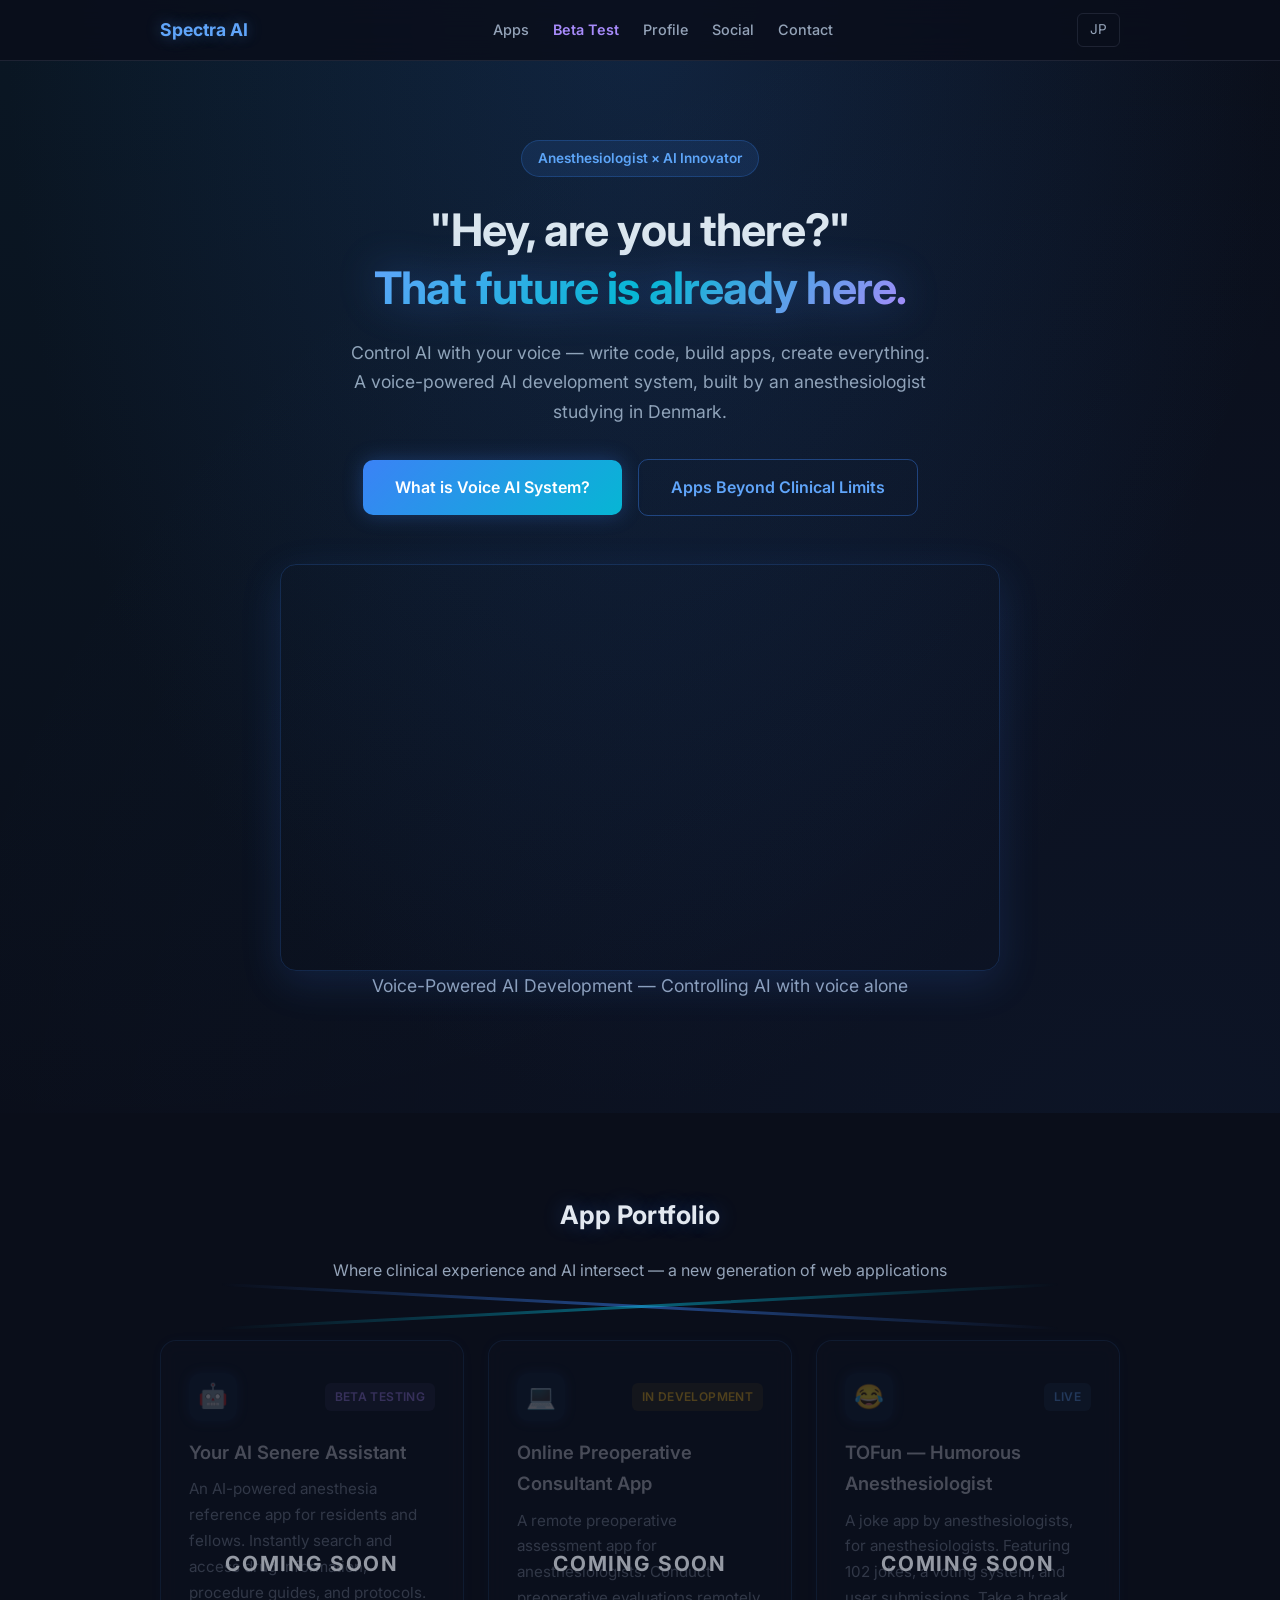
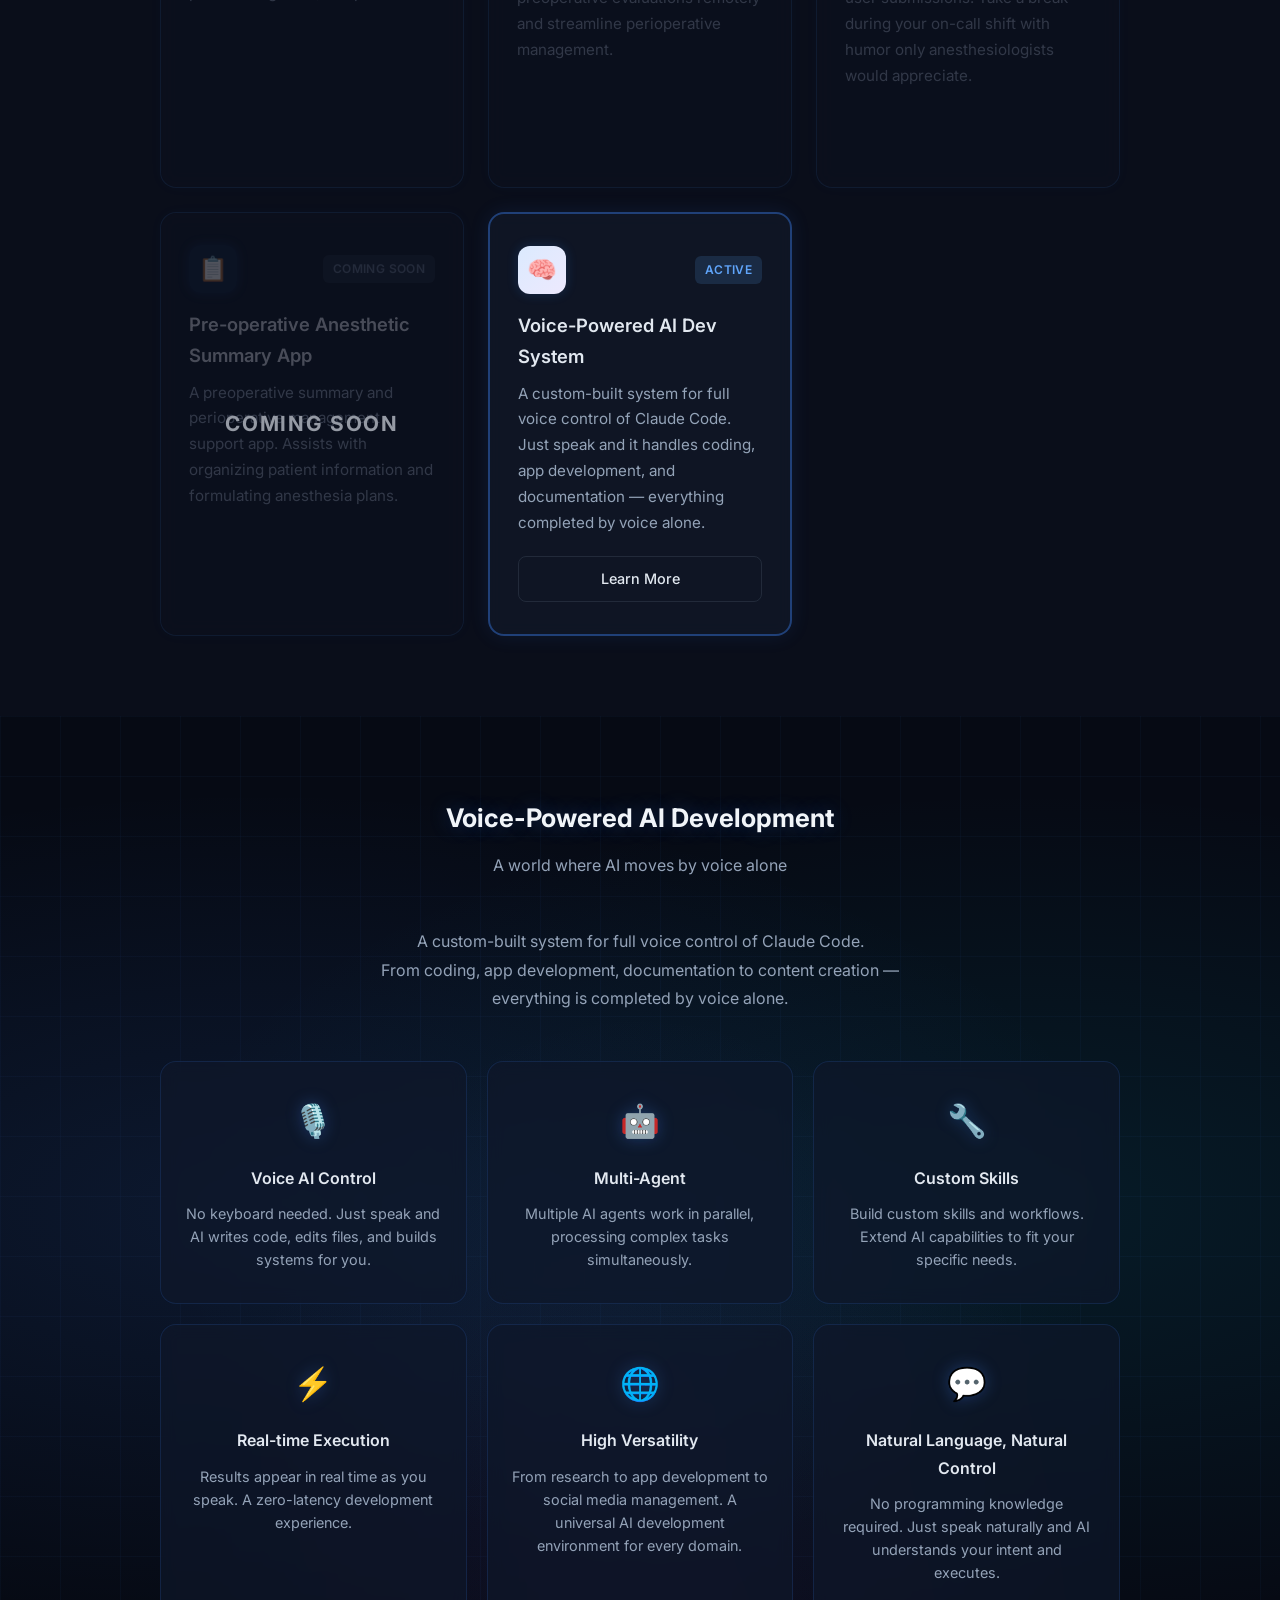
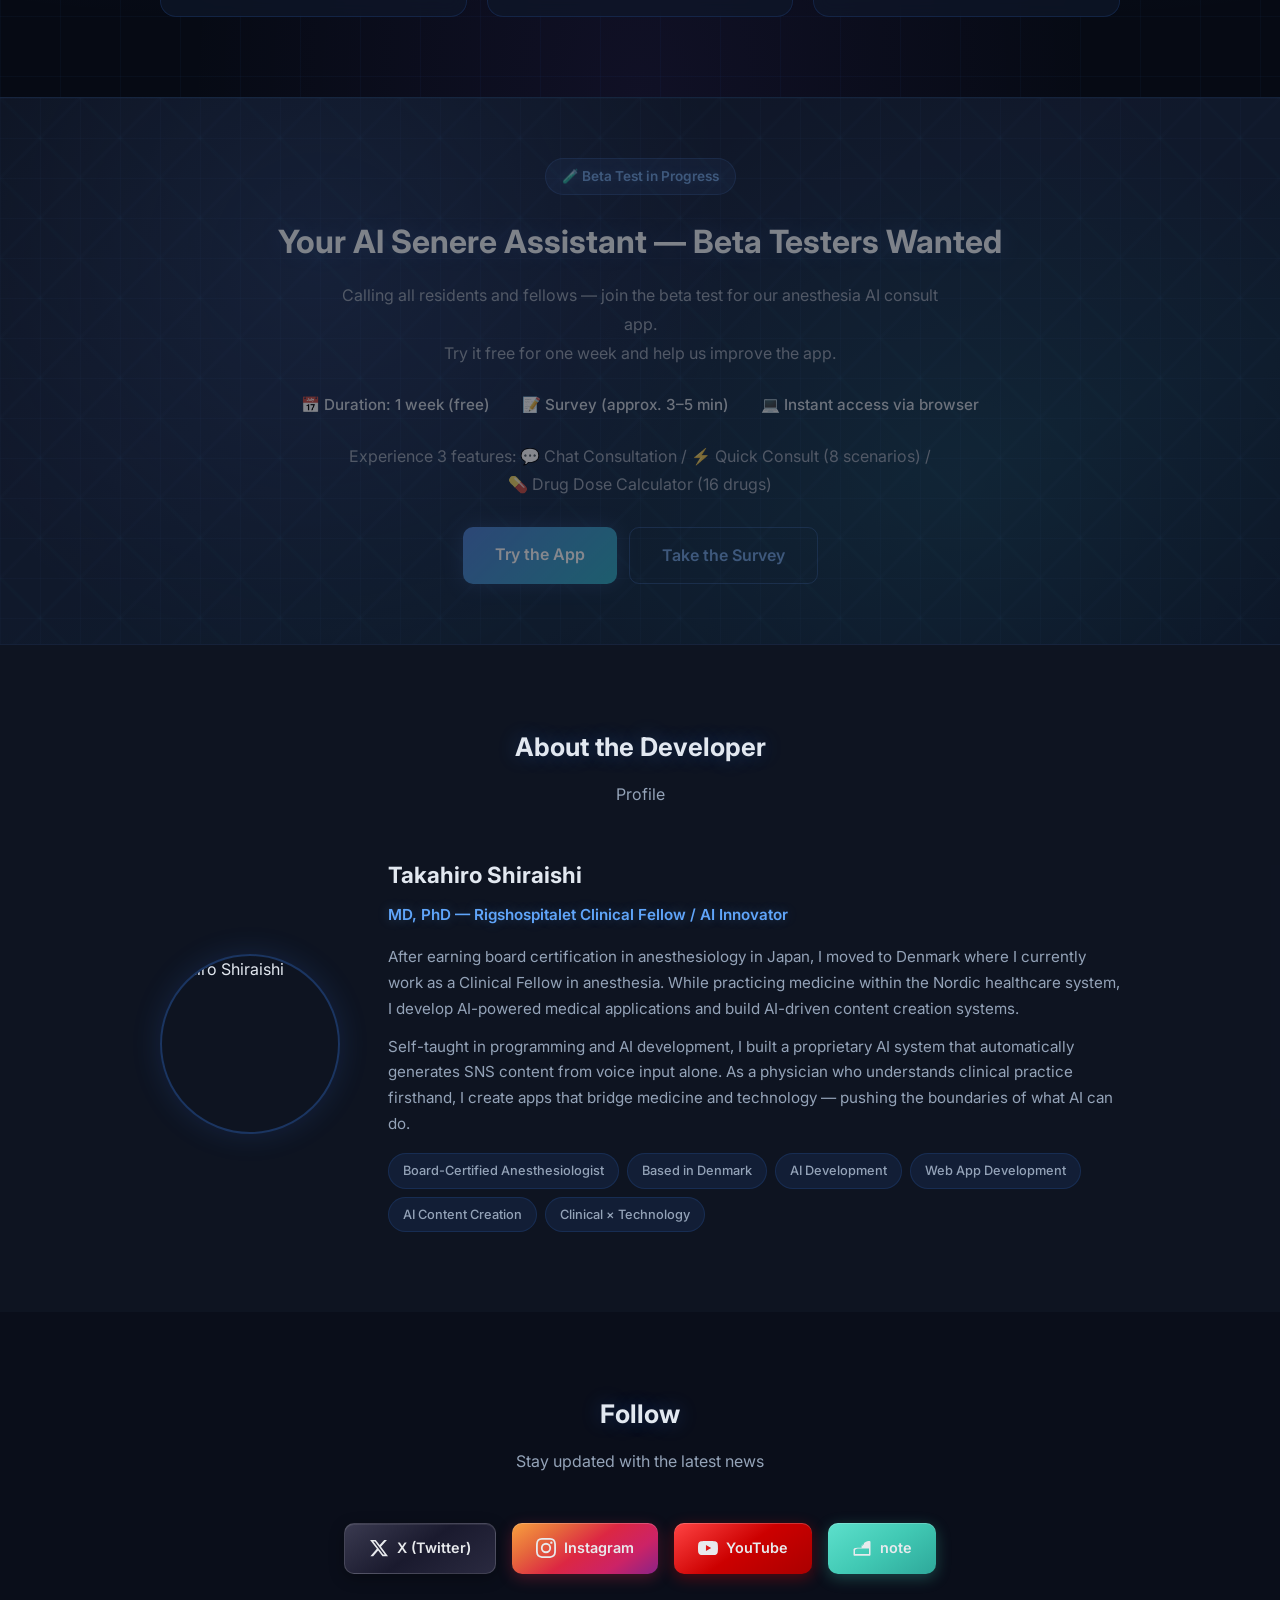
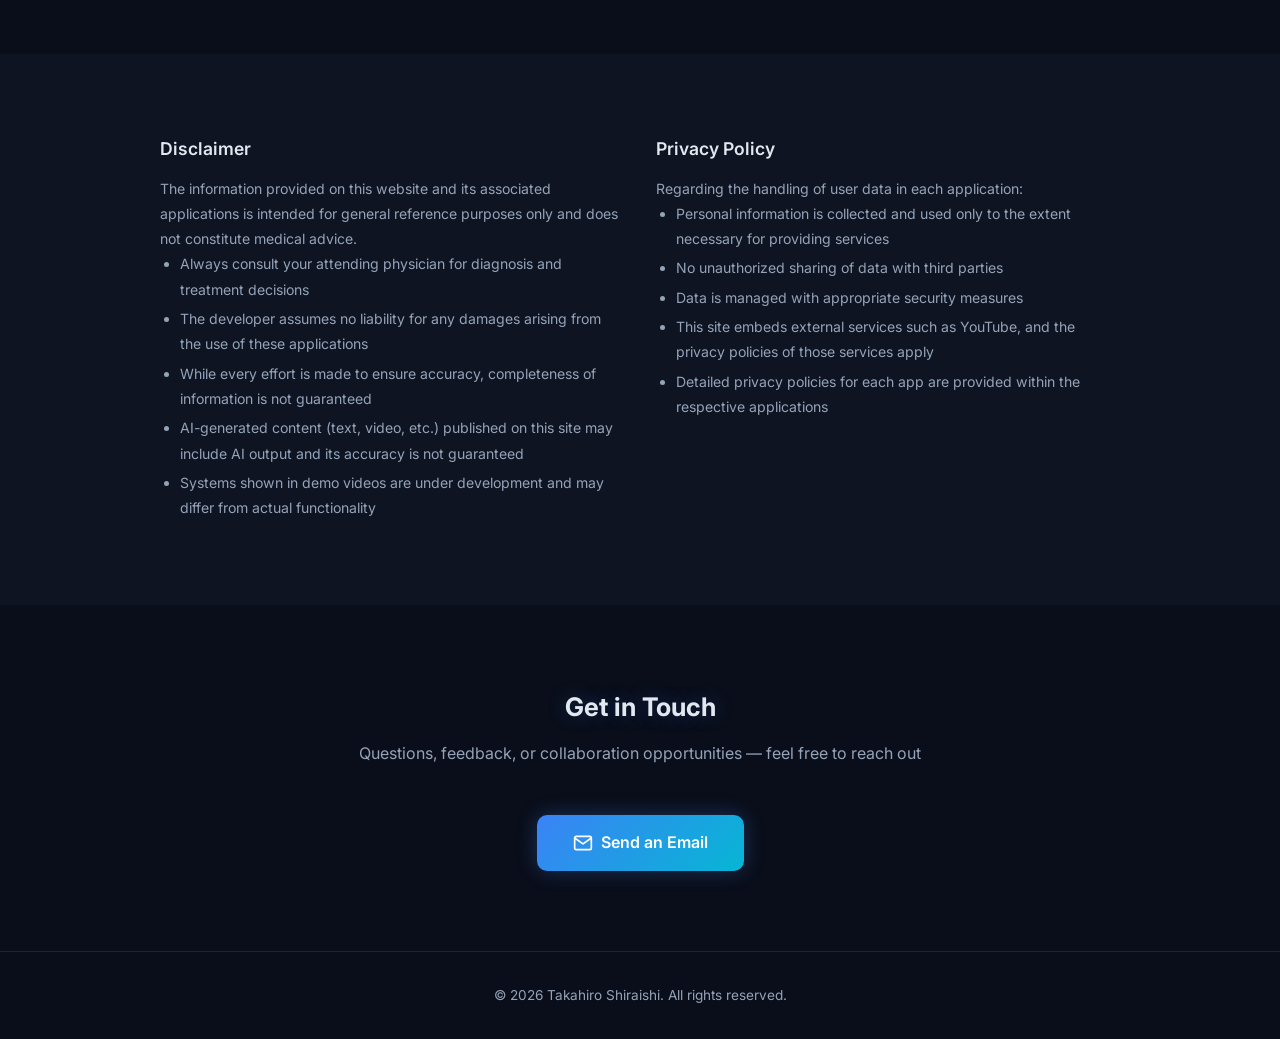
==== commit cef4e7a4: "サイト全体の名前を「麻酔科医X」に統一 & 既存の未コミット変更を反映 Co-Authored-By: Claude Opus 4.6 (1M context) <noreply@anthropic." ====
--- a/en/index.html
+++ b/en/index.html
@@ -957,6 +957,52 @@
       flex: 1;
     }
 
+    /* Coming Soon Overlay */
+    .app-card-disabled {
+      position: relative;
+      pointer-events: none;
+      opacity: 0.65;
+    }
+
+    .app-card-disabled::after {
+      content: 'Coming Soon';
+      position: absolute;
+      top: 0;
+      left: 0;
+      right: 0;
+      bottom: 0;
+      display: flex;
+      align-items: center;
+      justify-content: center;
+      background: rgba(10, 14, 26, 0.55);
+      border-radius: 16px;
+      font-size: 1.3rem;
+      font-weight: 700;
+      color: #e2e8f0;
+      letter-spacing: 0.08em;
+      text-transform: uppercase;
+      pointer-events: none;
+      z-index: 2;
+    }
+
+    .app-card-disabled .btn-detail,
+    .app-card-disabled .btn-group {
+      visibility: hidden;
+    }
+
+    .beta-disabled {
+      pointer-events: none;
+      opacity: 0.5;
+      filter: grayscale(0.3);
+    }
+
+    .beta-disabled .beta-btn-primary,
+    .beta-disabled .beta-btn-secondary,
+    .beta-disabled .btn-primary,
+    .beta-disabled .btn-secondary {
+      cursor: not-allowed;
+    }
+
     /* Mobile */
     @media (max-width: 768px) {
       nav .nav-links {
@@ -1043,7 +1089,7 @@
 
       <div class="app-grid">
         <!-- App 1 -->
-        <div class="app-card">
+        <div class="app-card app-card-disabled">
           <div class="app-card-header">
             <div class="app-icon">🤖</div>
             <span class="badge badge-beta">Beta Testing</span>
@@ -1057,7 +1103,7 @@
         </div>
 
         <!-- App 2 -->
-        <div class="app-card">
+        <div class="app-card app-card-disabled">
           <div class="app-card-header">
             <div class="app-icon">💻</div>
             <span class="badge badge-dev">In Development</span>
@@ -1068,7 +1114,7 @@
         </div>
 
         <!-- App 3 -->
-        <div class="app-card">
+        <div class="app-card app-card-disabled">
           <div class="app-card-header">
             <div class="app-icon">😂</div>
             <span class="badge badge-live">Live</span>
@@ -1082,7 +1128,7 @@
         </div>
 
         <!-- App 4 -->
-        <div class="app-card">
+        <div class="app-card app-card-disabled">
           <div class="app-card-header">
             <div class="app-icon">📋</div>
             <span class="badge badge-soon">Coming Soon</span>
@@ -1157,7 +1203,7 @@
   </section>
 
   <!-- Beta Test Banner -->
-  <section id="beta-test" class="beta-banner">
+  <section id="beta-test" class="beta-banner beta-disabled">
     <div class="beta-banner-inner">
       <div class="beta-banner-label">🧪 Beta Test in Progress</div>
       <h2>Your AI Senere Assistant — Beta Testers Wanted</h2>
@@ -1320,7 +1366,7 @@
         <p>A disclaimer and consent screen is displayed on first use. In emergency mode, a persistent reminder to "also contact your attending/supervising physician" is always shown. AI is positioned strictly as a supplementary tool.</p>
       </div>
 
-      <div class="modal-cta">
+      <div class="modal-cta beta-disabled">
         <a href="#" class="btn-primary" target="_blank">Join the Beta Test</a>
         <a href="#" class="btn-secondary" target="_blank">Take the Survey</a>
       </div>
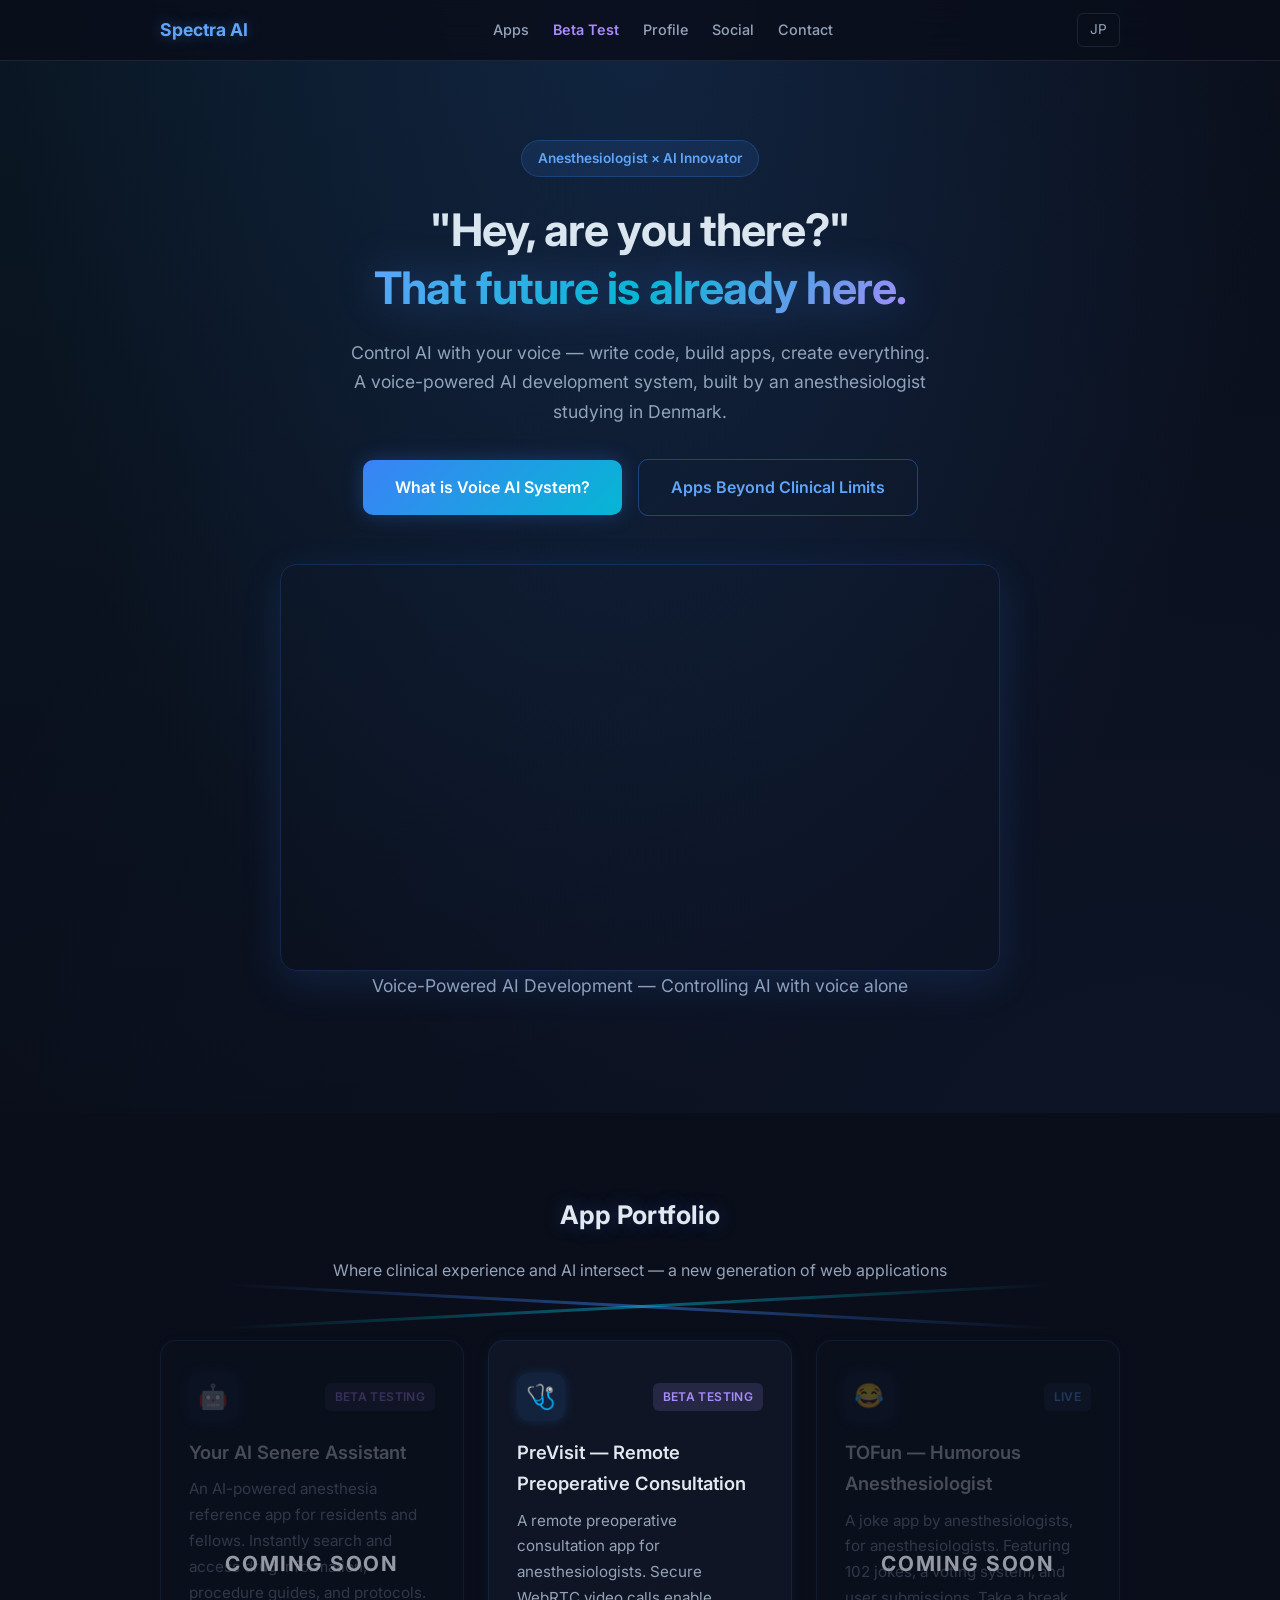
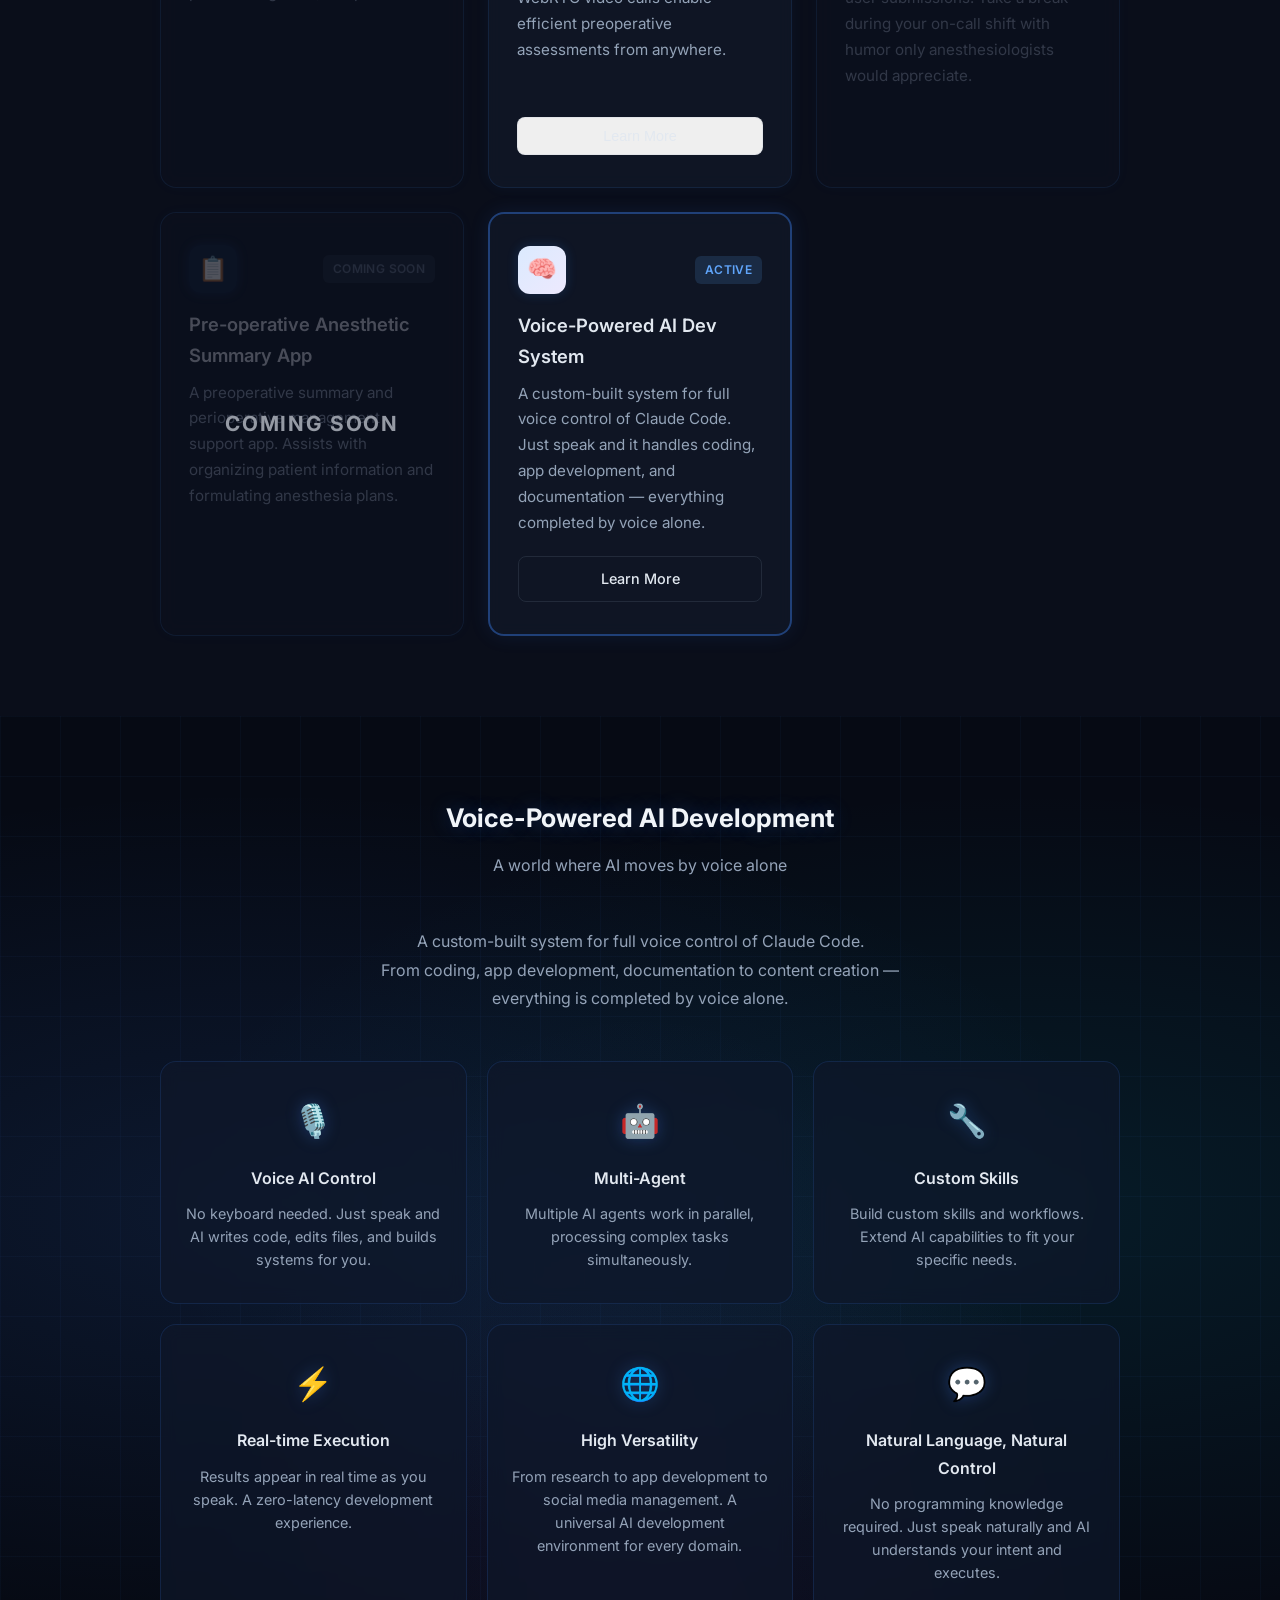
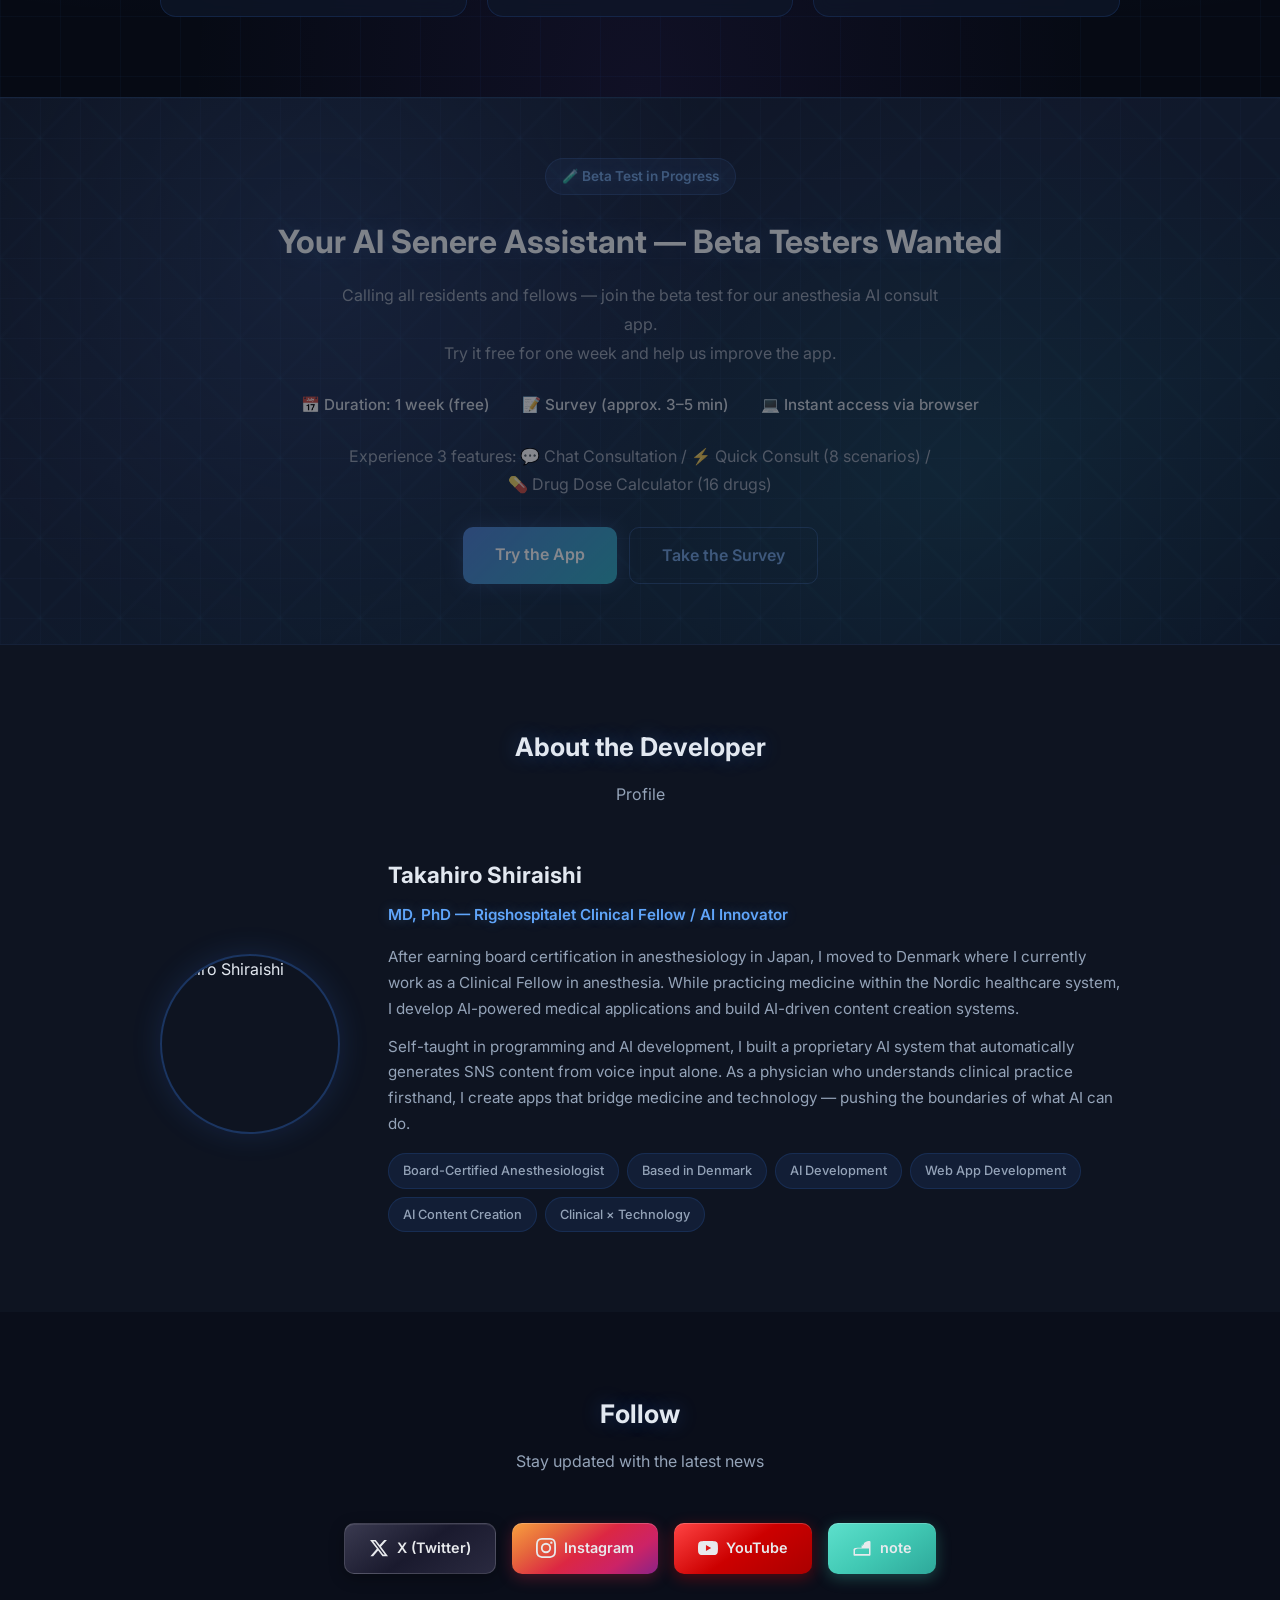
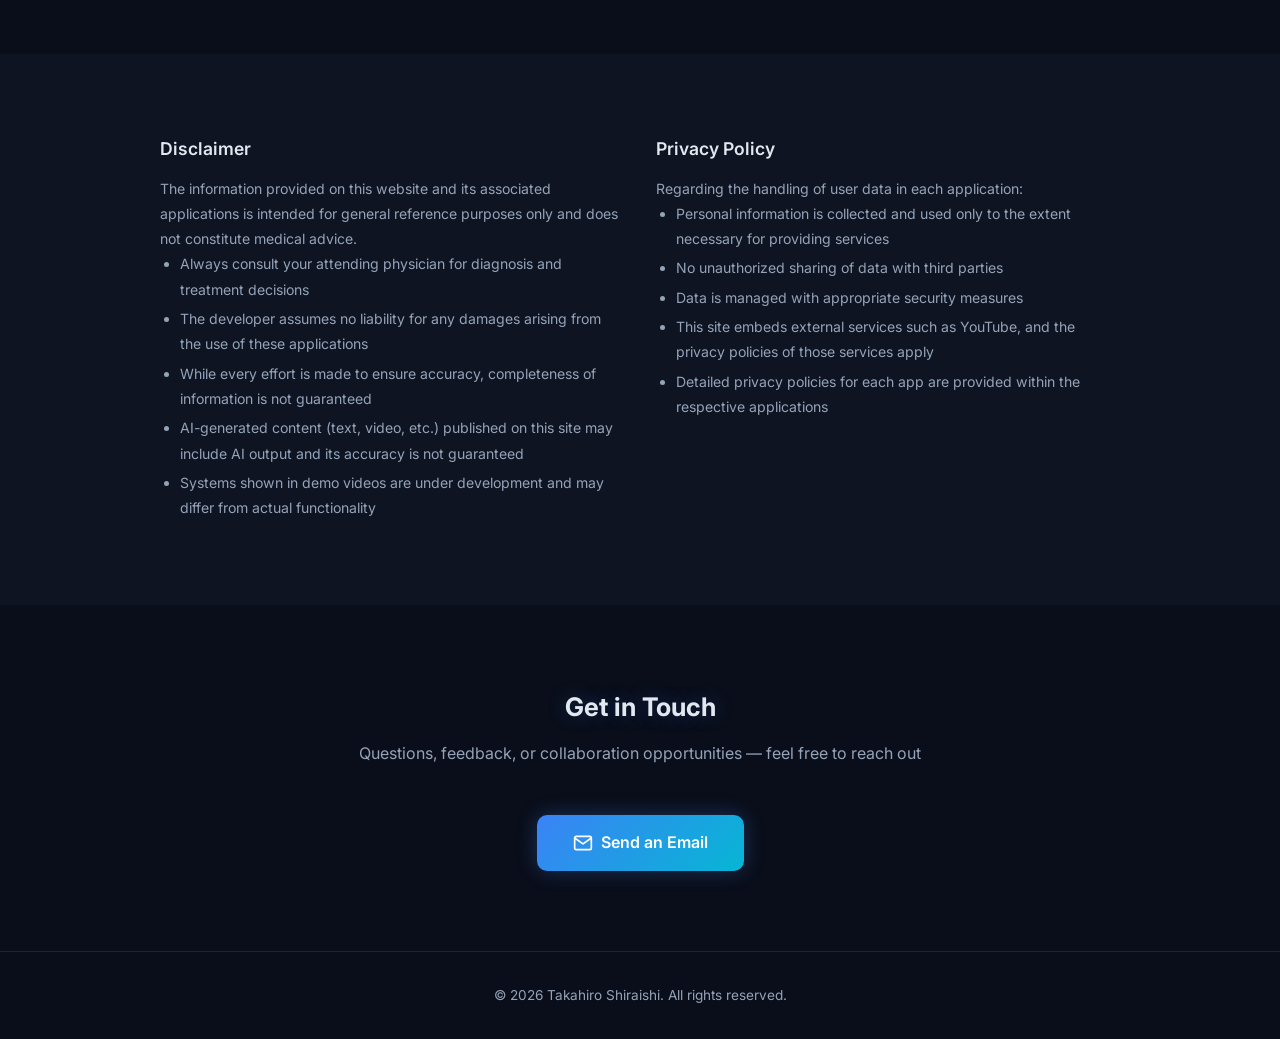
==== commit 5c6b288c: "feat: rename Online Preoperative Consultant to PreVisit - Update app card name and status to beta te" ====
--- a/en/index.html
+++ b/en/index.html
@@ -1074,7 +1074,7 @@
       <!-- Demo Video -->
       <div class="hero-video">
         <div class="video-wrapper">
-          <iframe src="https://www.youtube.com/embed/YOUR_VIDEO_ID" title="AI Content System Demo" frameborder="0" allow="accelerometer; autoplay; clipboard-write; encrypted-media; gyroscope; picture-in-picture" allowfullscreen></iframe>
+          <iframe src="https://www.youtube.com/embed/4xnjZwYB0oM" title="AI Content System Demo" frameborder="0" allow="accelerometer; autoplay; clipboard-write; encrypted-media; gyroscope; picture-in-picture" allowfullscreen></iframe>
         </div>
         <p class="video-caption">Voice-Powered AI Development — Controlling AI with voice alone</p>
       </div>
@@ -1103,14 +1103,14 @@
         </div>
 
         <!-- App 2 -->
-        <div class="app-card app-card-disabled">
+        <div class="app-card">
           <div class="app-card-header">
-            <div class="app-icon">💻</div>
-            <span class="badge badge-dev">In Development</span>
+            <div class="app-icon">🩺</div>
+            <span class="badge badge-beta">Beta Testing</span>
           </div>
-          <h3>Online Preoperative Consultant App</h3>
-          <p>A remote preoperative assessment app for anesthesiologists. Conduct preoperative evaluations remotely and streamline perioperative management.</p>
-          <a href="#" class="btn-detail">Learn More</a>
+          <h3>PreVisit — Remote Preoperative Consultation</h3>
+          <p>A remote preoperative consultation app for anesthesiologists. Secure WebRTC video calls enable efficient preoperative assessments from anywhere.</p>
+          <button class="btn-detail" onclick="document.getElementById('modal-previsit').classList.add('active')">Learn More</button>
         </div>
 
         <!-- App 3 -->
@@ -1439,6 +1439,44 @@
     </div>
   </div>
 
+  <!-- PreVisit Modal -->
+  <div id="modal-previsit" class="modal-backdrop" onclick="if(event.target===this)this.classList.remove('active')">
+    <div class="modal">
+      <button class="modal-close" onclick="document.getElementById('modal-previsit').classList.remove('active')">&times;</button>
+
+      <div class="modal-header">
+        <div class="app-icon">🩺</div>
+        <div>
+          <h2>PreVisit <span class="badge badge-beta">Beta Testing</span></h2>
+          <span style="color:var(--color-text-secondary);font-size:0.85rem">Remote Preoperative Consultation System</span>
+        </div>
+      </div>
+
+      <p class="modal-intro">
+        PreVisit is a video consultation app for anesthesiologists to conduct preoperative assessments remotely. WebRTC peer-to-peer communication ensures video is never stored on servers.
+      </p>
+
+      <div class="modal-feature">
+        <h3>📹 Secure Video Calls</h3>
+        <p>Direct peer-to-peer communication via WebRTC — video and audio data never pass through servers, maximizing patient privacy.</p>
+      </div>
+
+      <div class="modal-feature">
+        <h3>💬 Chat Function</h3>
+        <p>Text chat alongside video calls. Convey drug names and instructions accurately via text. Template feature for efficient standard explanations.</p>
+      </div>
+
+      <div class="modal-feature">
+        <h3>🔗 Easy Connection</h3>
+        <p>The doctor creates a room and shares the URL with the patient. No app installation or registration required.</p>
+      </div>
+
+      <div class="modal-cta">
+        <a href="https://online-preop-consultation-production.up.railway.app" class="btn-primary" target="_blank">Open PreVisit</a>
+      </div>
+    </div>
+  </div>
+
   <!-- Footer -->
   <footer>
     <p>&copy; 2026 Takahiro Shiraishi. All rights reserved.</p>
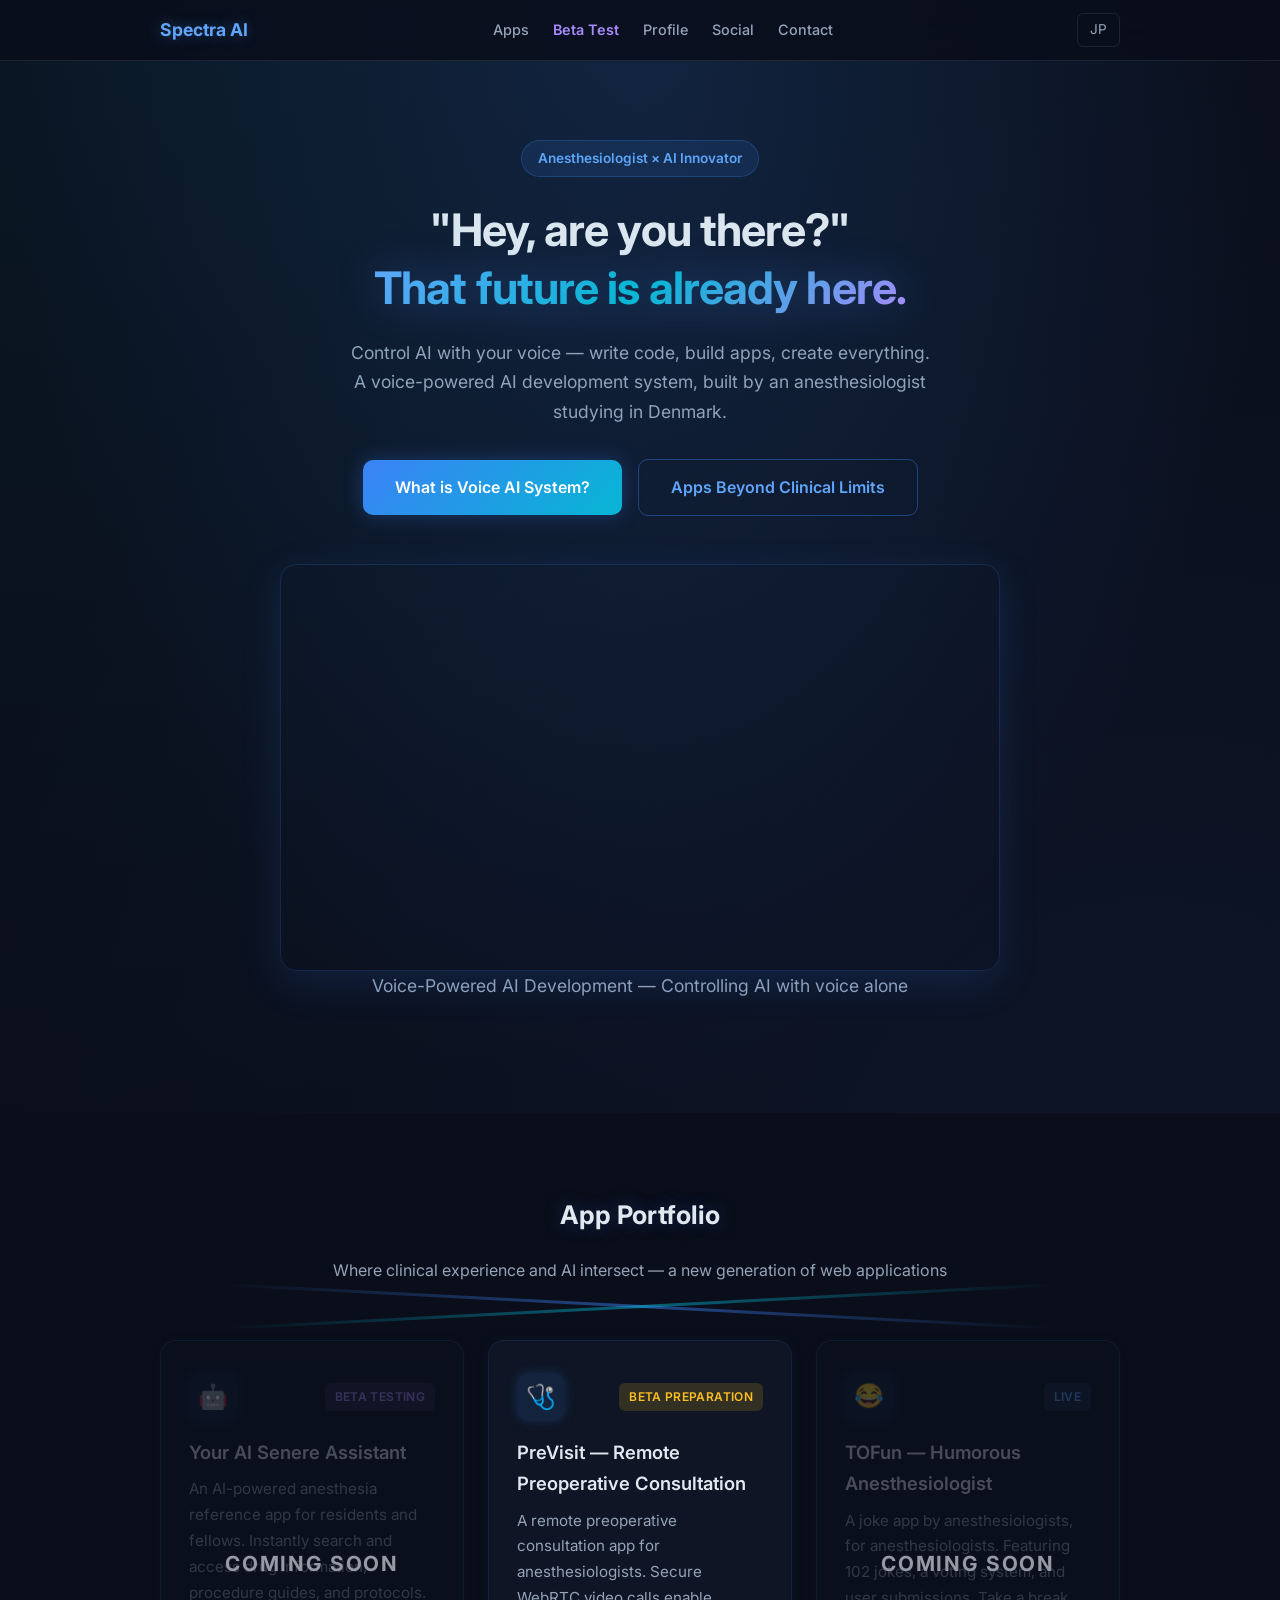
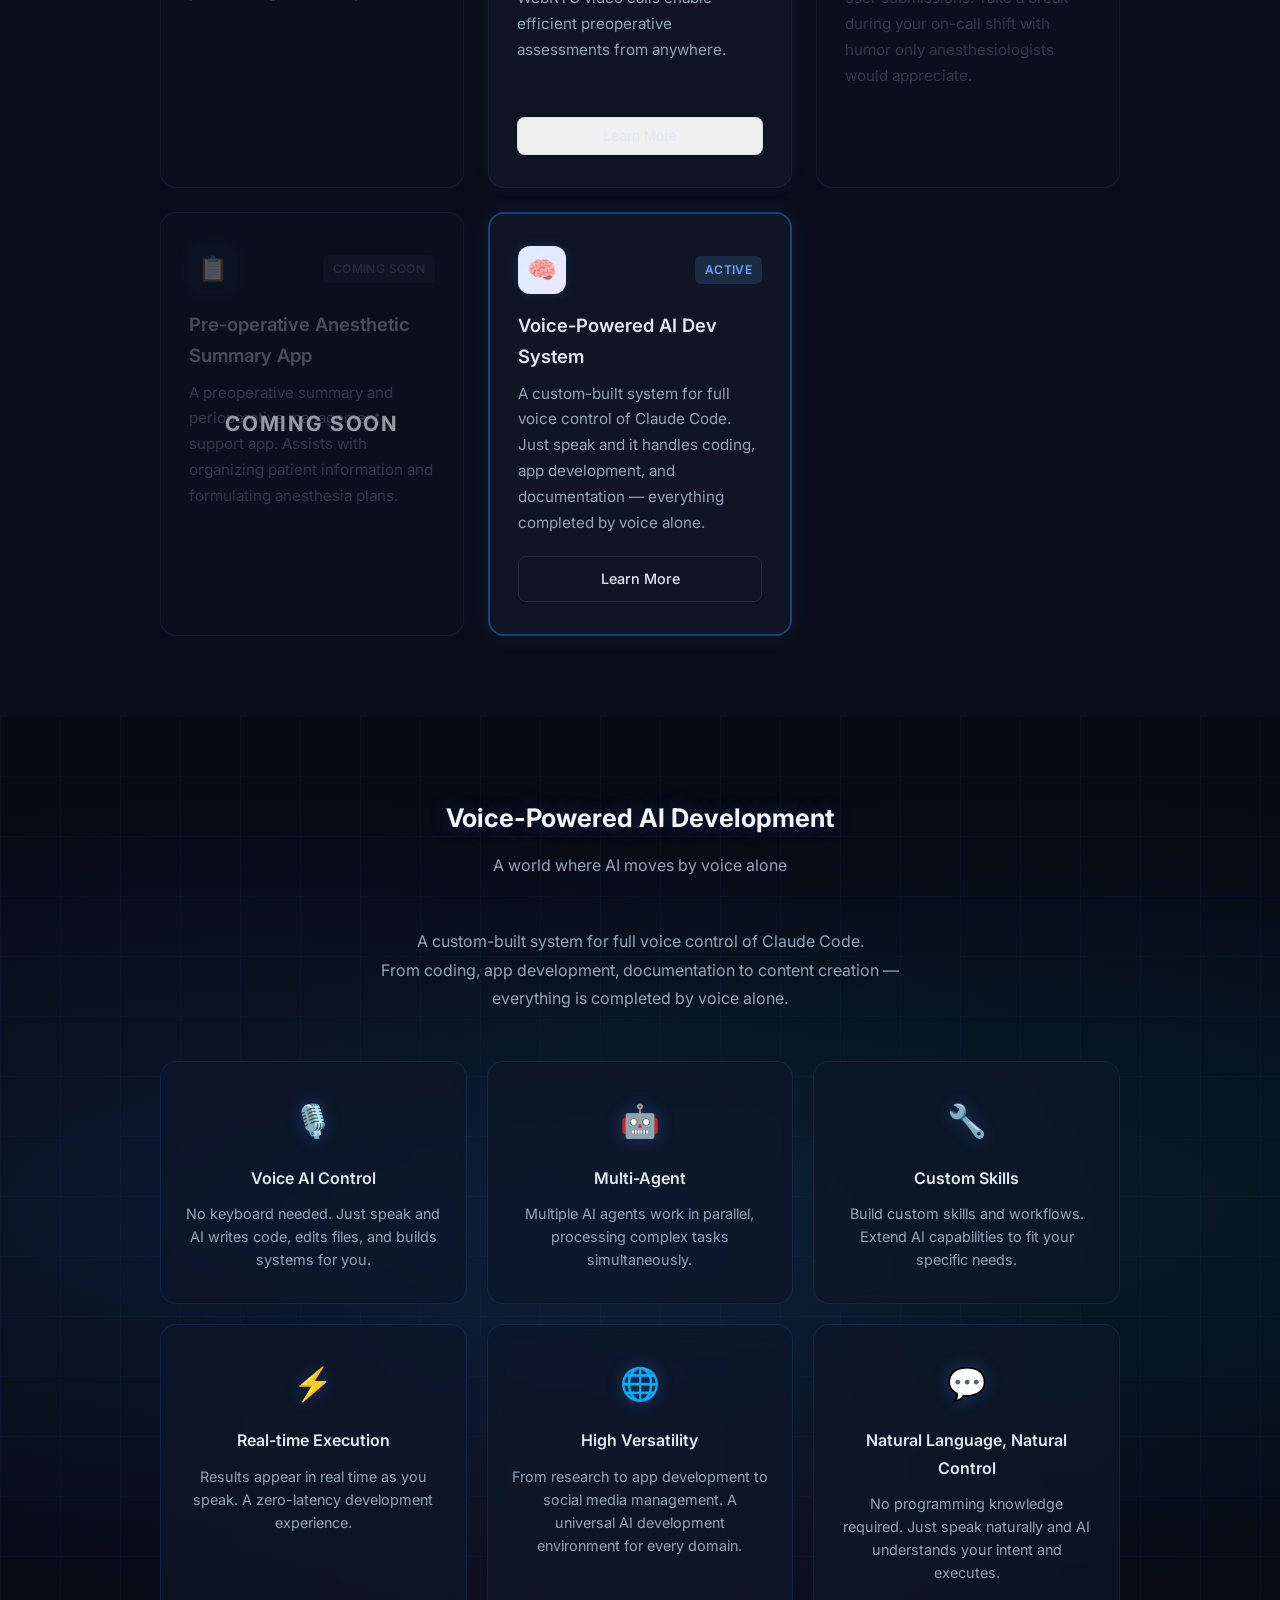
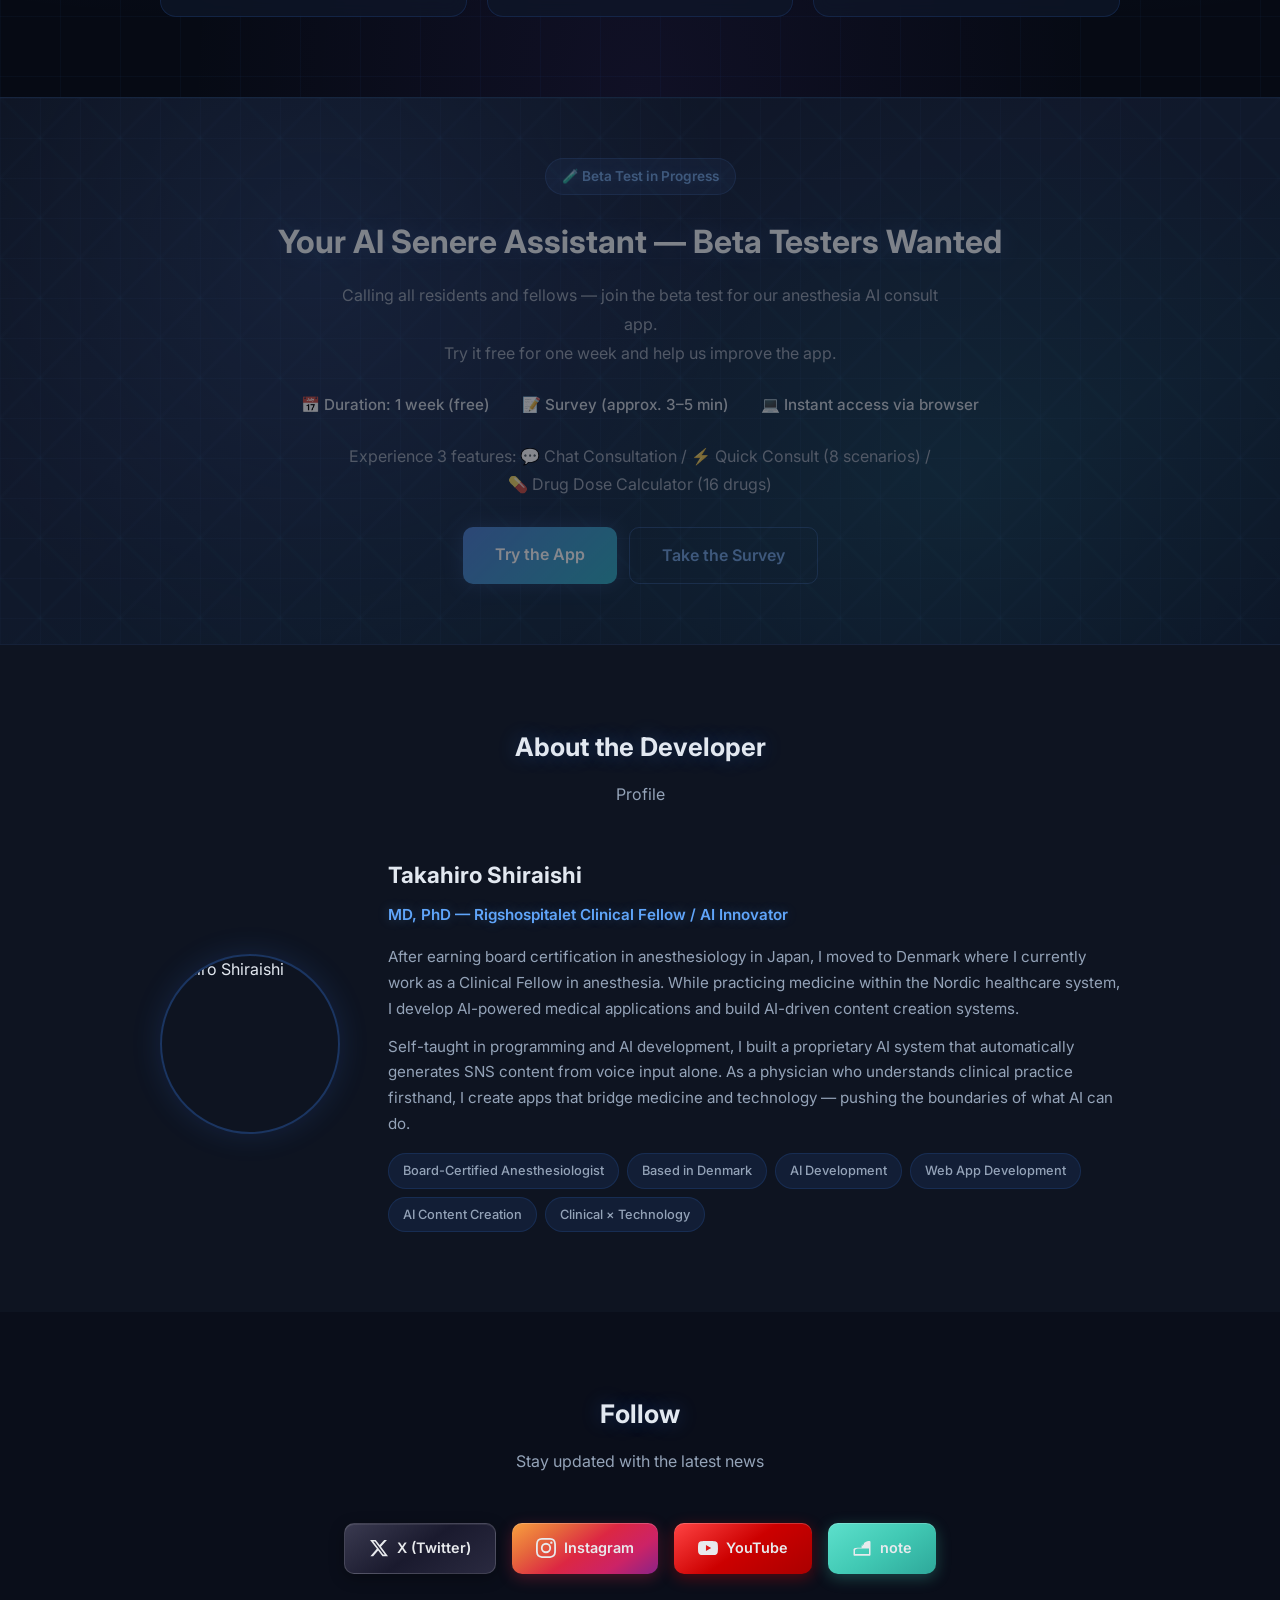
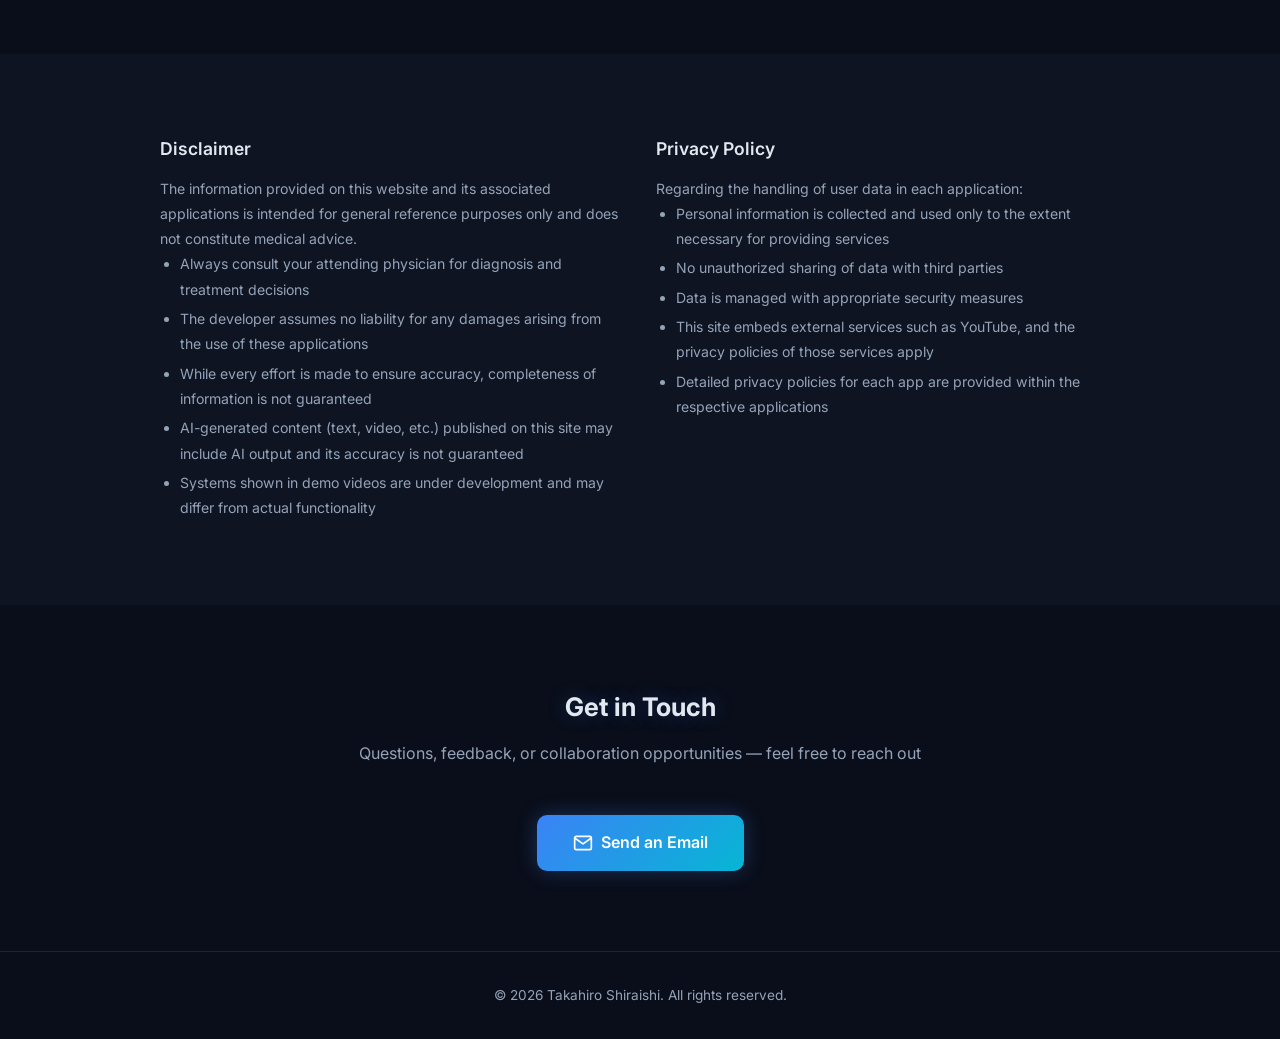
==== commit edf8ef33: "chore: change PreVisit badge to beta preparation Update both app card and modal badges on all 4 LP v" ====
--- a/en/index.html
+++ b/en/index.html
@@ -1106,7 +1106,7 @@
         <div class="app-card">
           <div class="app-card-header">
             <div class="app-icon">🩺</div>
-            <span class="badge badge-beta">Beta Testing</span>
+            <span class="badge badge-dev">Beta Preparation</span>
           </div>
           <h3>PreVisit — Remote Preoperative Consultation</h3>
           <p>A remote preoperative consultation app for anesthesiologists. Secure WebRTC video calls enable efficient preoperative assessments from anywhere.</p>
@@ -1447,7 +1447,7 @@
       <div class="modal-header">
         <div class="app-icon">🩺</div>
         <div>
-          <h2>PreVisit <span class="badge badge-beta">Beta Testing</span></h2>
+          <h2>PreVisit <span class="badge badge-dev">Beta Preparation</span></h2>
           <span style="color:var(--color-text-secondary);font-size:0.85rem">Remote Preoperative Consultation System</span>
         </div>
       </div>
@@ -1472,7 +1472,7 @@
       </div>
 
       <div class="modal-cta">
-        <a href="https://online-preop-consultation-production.up.railway.app" class="btn-primary" target="_blank">Open PreVisit</a>
+        <p style="color:#94a3b8;font-size:0.9rem;">Beta testing in preparation — Coming soon</p>
       </div>
     </div>
   </div>
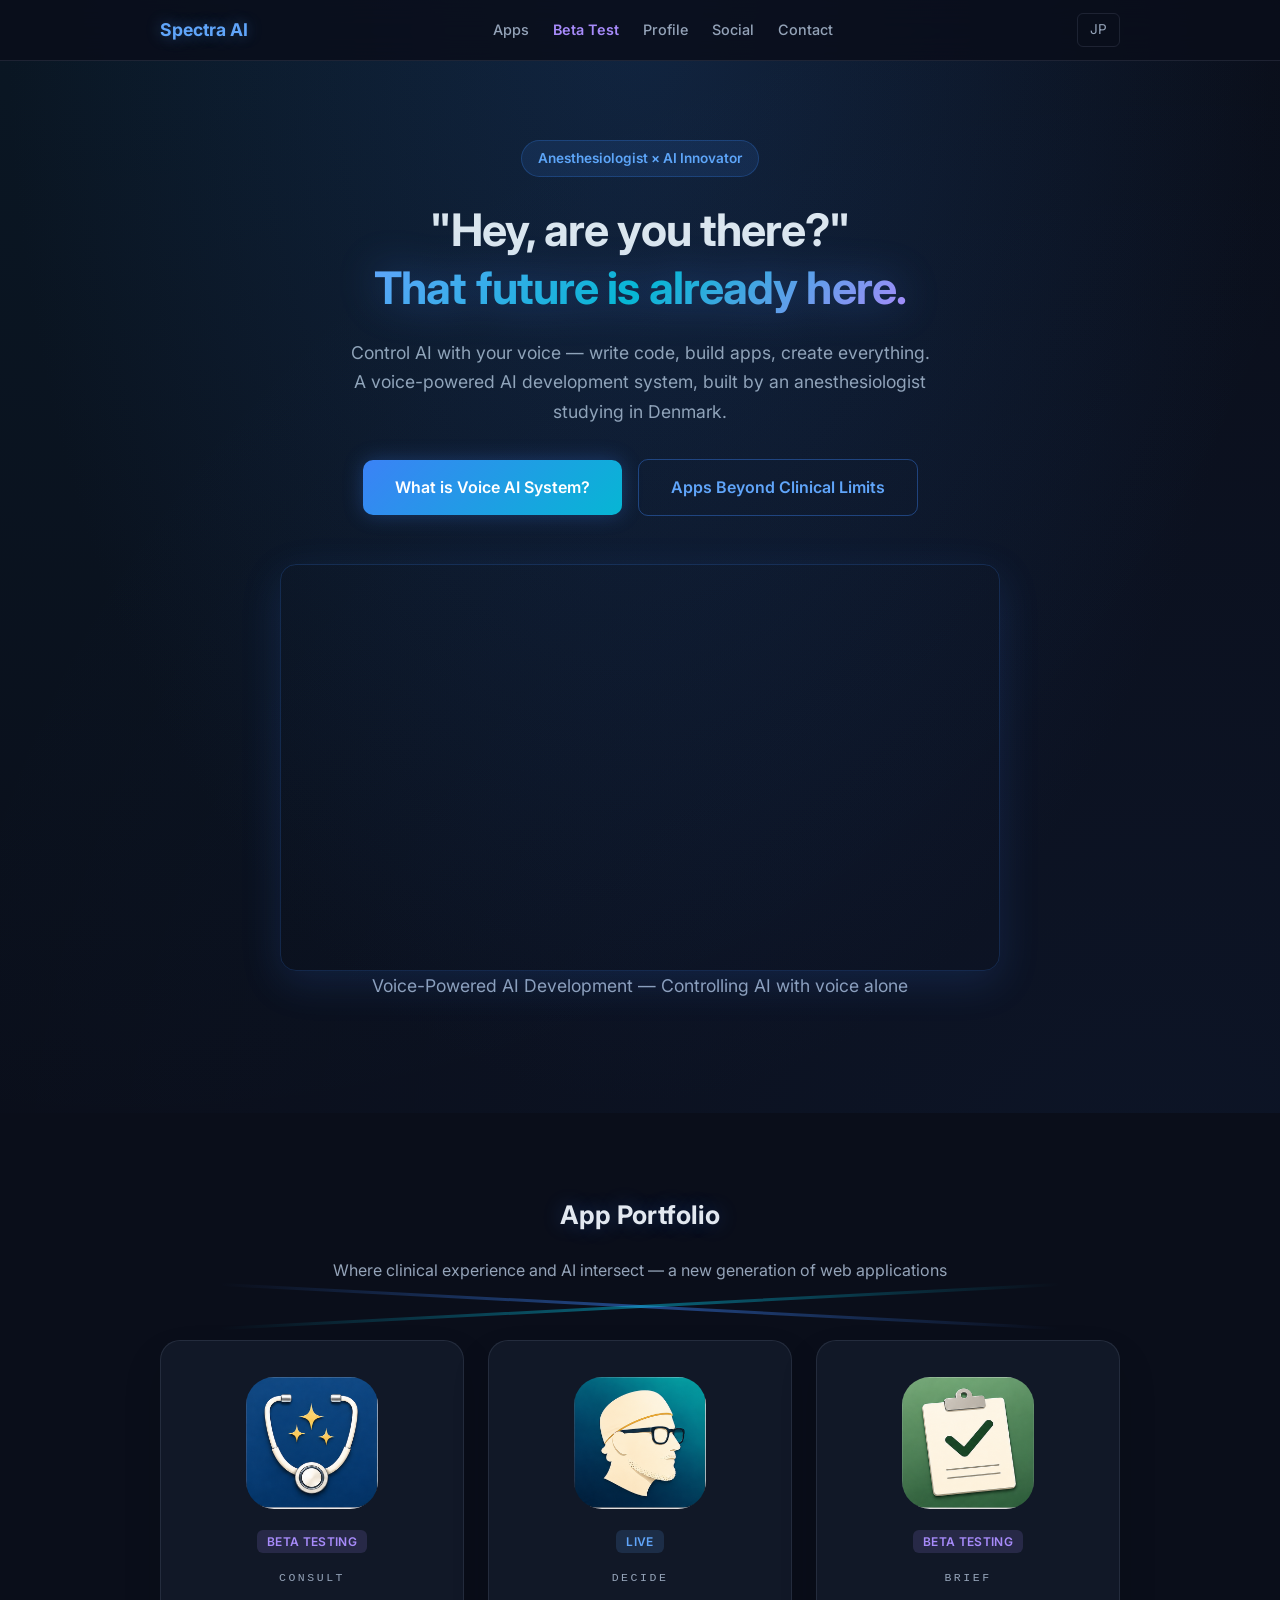
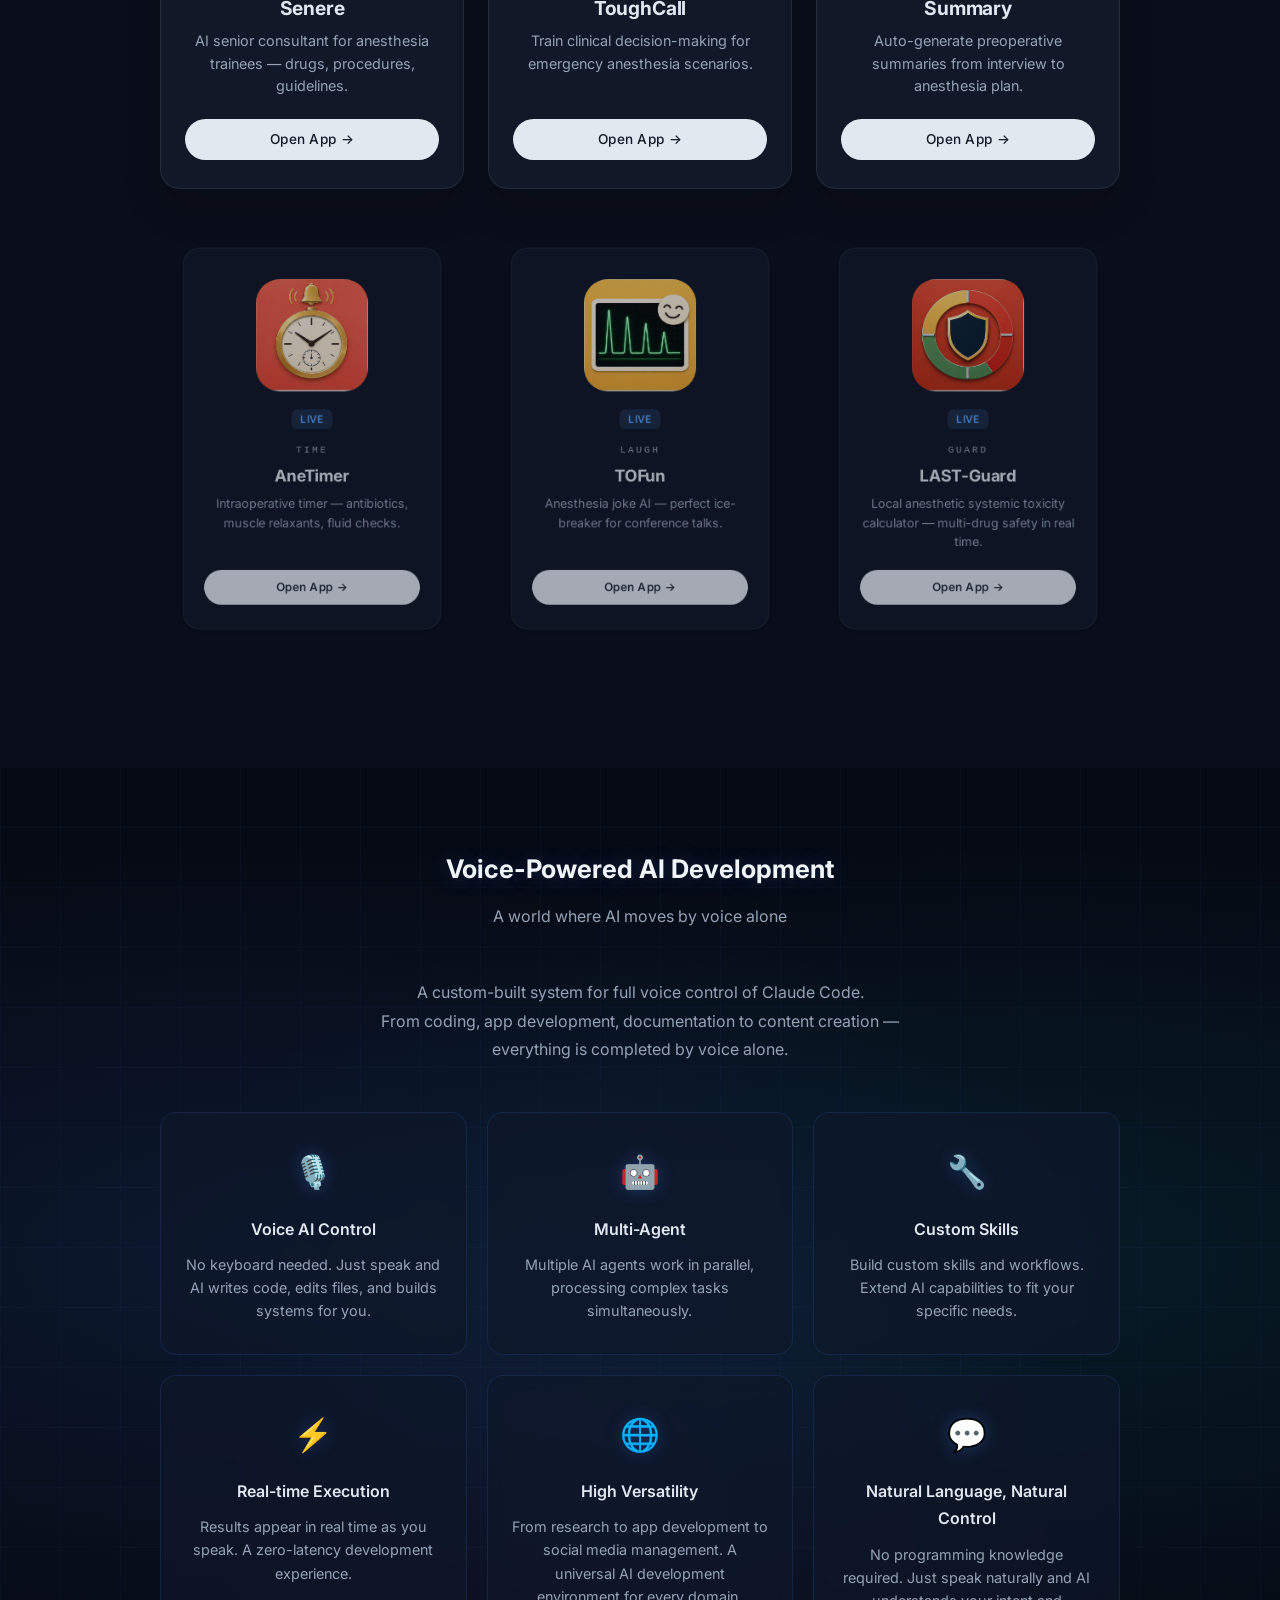
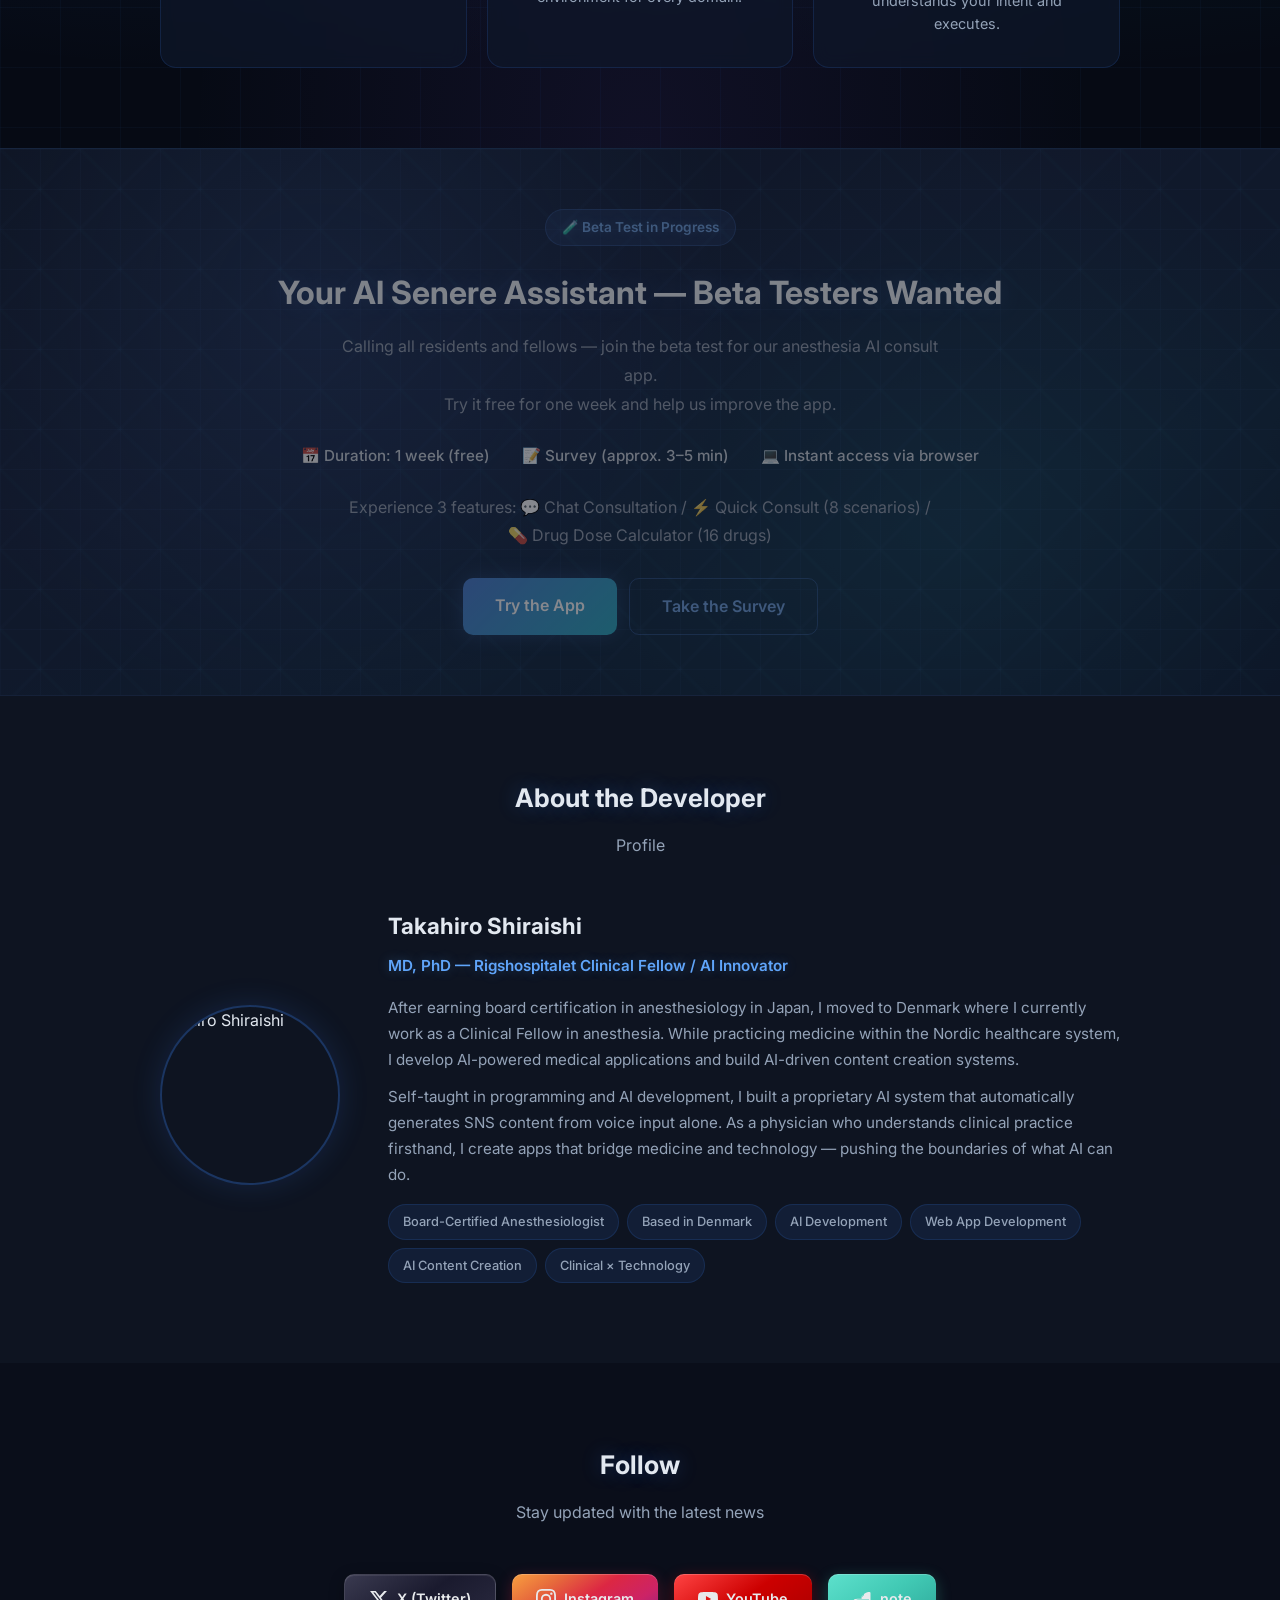
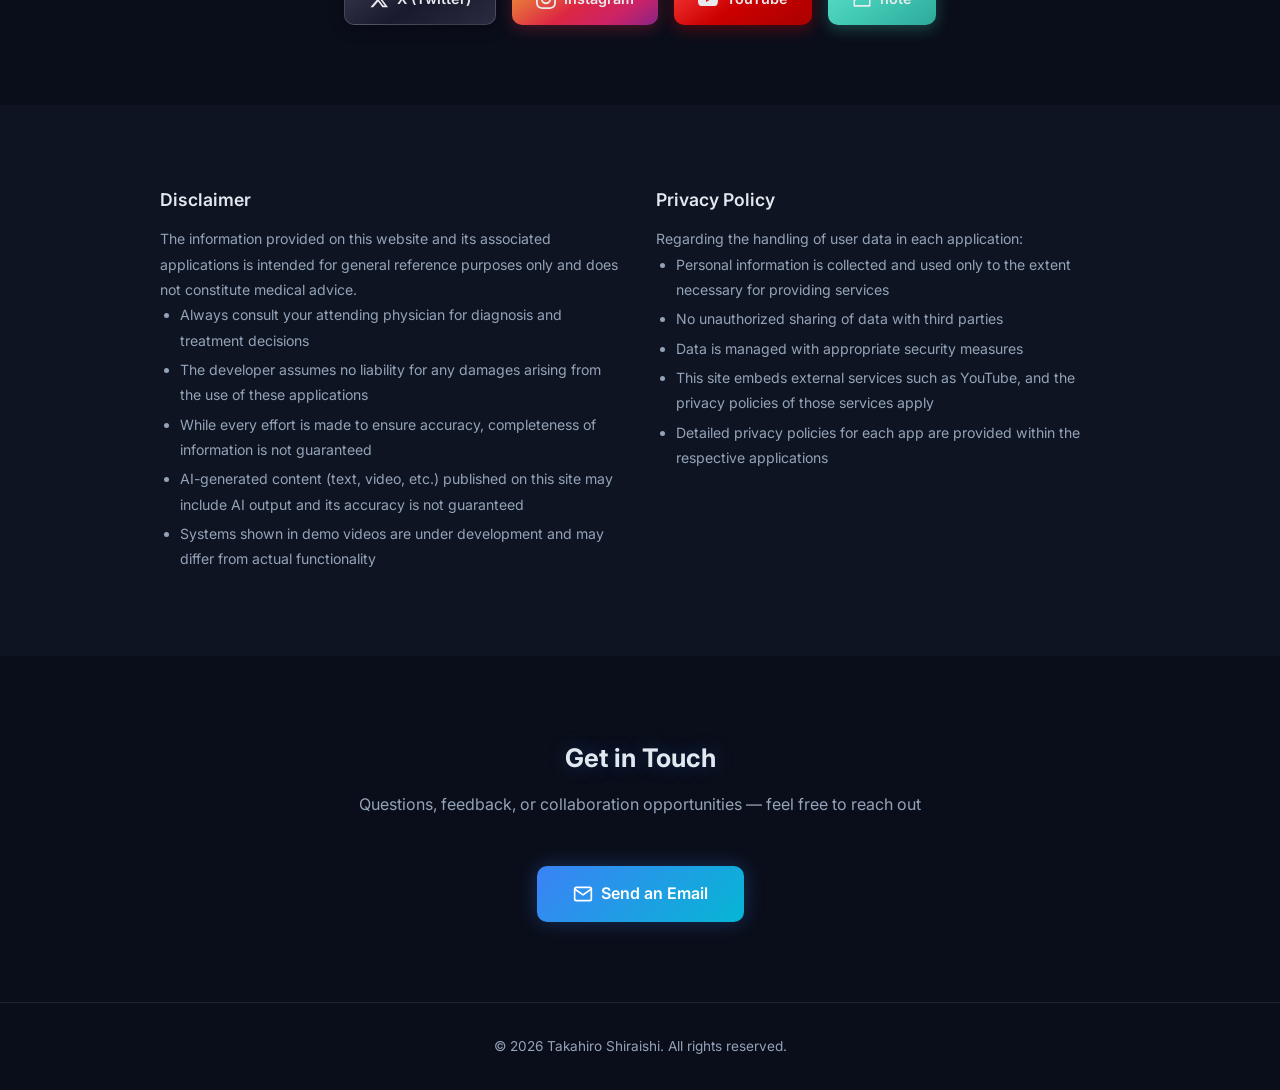
==== commit 365a2a1d: "feat(lp): sync EN versions with scandinavian icon redesign Apply 6-app icon grid + scroll row-swap t" ====
--- a/en/index.html
+++ b/en/index.html
@@ -1043,6 +1043,93 @@
         flex-direction: column;
       }
     }
+
+    /* ===== Scandinavian Redesign 2026-04-28 ===== */
+    .featured-grid {
+      display: grid;
+      grid-template-columns: repeat(3, 1fr);
+      gap: 24px;
+      margin-bottom: 24px;
+    }
+    .featured-card {
+      --row-weight: 0.5;
+      background: var(--color-white);
+      border: 1px solid var(--color-border);
+      border-radius: 20px;
+      padding: 36px 24px 28px;
+      text-align: center;
+      display: flex;
+      flex-direction: column;
+      text-decoration: none;
+      color: inherit;
+      transform: scale(calc(0.85 + var(--row-weight) * 0.15));
+      opacity: calc(0.72 + var(--row-weight) * 0.28);
+      box-shadow: 0 calc(2px + var(--row-weight) * 18px) calc(8px + var(--row-weight) * 30px) rgba(0,0,0,calc(0.04 + var(--row-weight) * 0.10));
+      z-index: calc(1 + var(--row-weight) * 4);
+      position: relative;
+      transform-origin: center center;
+      transition: transform 0.55s cubic-bezier(0.16,1,0.3,1), opacity 0.45s cubic-bezier(0.16,1,0.3,1), box-shadow 0.4s cubic-bezier(0.16,1,0.3,1);
+      will-change: transform, opacity;
+    }
+    .featured-card:hover {
+      transform: scale(calc(0.89 + var(--row-weight) * 0.15));
+      opacity: 1;
+      z-index: 10;
+    }
+    .featured-icon {
+      width: 132px;
+      height: 132px;
+      margin: 0 auto 18px;
+      border-radius: 28px;
+      display: block;
+    }
+    .cat-label {
+      display: inline-block;
+      font-family: ui-monospace, 'SF Mono', Menlo, monospace;
+      font-size: 0.72rem;
+      letter-spacing: 0.22em;
+      text-transform: uppercase;
+      color: var(--color-text-secondary);
+      margin: 8px 0 4px;
+    }
+    .featured-card h3 {
+      font-size: 1.2rem;
+      font-weight: 700;
+      margin-bottom: 6px;
+      letter-spacing: -0.01em;
+    }
+    .featured-card p {
+      font-size: 0.9rem;
+      color: var(--color-text-secondary);
+      margin: 0 0 22px;
+      flex: 1;
+      min-height: 44px;
+      line-height: 1.55;
+    }
+    .featured-badge-row {
+      min-height: 24px;
+      margin-bottom: 6px;
+    }
+    .featured-cta {
+      display: inline-block;
+      margin-top: auto;
+      padding: 9px 20px;
+      background: var(--color-text);
+      color: var(--color-white);
+      border-radius: 100px;
+      font-size: 0.85rem;
+      font-weight: 500;
+      letter-spacing: 0.02em;
+      transition: background 0.2s;
+    }
+    .featured-card:hover .featured-cta { background: var(--color-primary); }
+    @media (prefers-reduced-motion: reduce) {
+      .featured-card { --row-weight: 1 !important; transform: none !important; opacity: 1 !important; transition: none !important; }
+    }
+    @media (max-width: 768px) {
+      .featured-grid { grid-template-columns: 1fr; gap: 16px; }
+      .featured-icon { width: 116px; height: 116px; }
+    }
   </style>
 </head>
 <body>
@@ -1087,67 +1174,62 @@
       <h2 class="section-title">App Portfolio</h2>
       <p class="section-subtitle"><span class="section-subtitle-cross">Where clinical experience and AI intersect — a new generation of web applications</span></p>
 
-      <div class="app-grid">
-        <!-- App 1 -->
-        <div class="app-card app-card-disabled">
-          <div class="app-card-header">
-            <div class="app-icon">🤖</div>
-            <span class="badge badge-beta">Beta Testing</span>
-          </div>
-          <h3>Your AI Senere Assistant</h3>
-          <p>An AI-powered anesthesia reference app for residents and fellows. Instantly search and access drug information, procedure guides, and protocols.</p>
-          <div class="btn-group">
-            <a href="#beta-test" class="btn-detail">Join Beta</a>
-            <button class="btn-detail" onclick="document.getElementById('modal-senere').classList.add('active')">Learn More</button>
-          </div>
-        </div>
-
-        <!-- App 2 -->
-        <div class="app-card">
-          <div class="app-card-header">
-            <div class="app-icon">🩺</div>
-            <span class="badge badge-dev">Beta Preparation</span>
-          </div>
-          <h3>PreVisit — Remote Preoperative Consultation</h3>
-          <p>A remote preoperative consultation app for anesthesiologists. Secure WebRTC video calls enable efficient preoperative assessments from anywhere.</p>
-          <button class="btn-detail" onclick="document.getElementById('modal-previsit').classList.add('active')">Learn More</button>
-        </div>
-
-        <!-- App 3 -->
-        <div class="app-card app-card-disabled">
-          <div class="app-card-header">
-            <div class="app-icon">😂</div>
-            <span class="badge badge-live">Live</span>
-          </div>
-          <h3>TOFun — Humorous Anesthesiologist</h3>
-          <p>A joke app by anesthesiologists, for anesthesiologists. Featuring 102 jokes, a voting system, and user submissions. Take a break during your on-call shift with humor only anesthesiologists would appreciate.</p>
-          <div class="btn-group">
-            <a href="https://joke-app-production.up.railway.app/" class="btn-detail" target="_blank">Open App</a>
-            <button class="btn-detail" onclick="document.getElementById('modal-tofun').classList.add('active')">Learn More</button>
-          </div>
-        </div>
-
-        <!-- App 4 -->
-        <div class="app-card app-card-disabled">
-          <div class="app-card-header">
-            <div class="app-icon">📋</div>
-            <span class="badge badge-soon">Coming Soon</span>
-          </div>
-          <h3>Pre-operative Anesthetic Summary App</h3>
-          <p>A preoperative summary and perioperative management support app. Assists with organizing patient information and formulating anesthesia plans.</p>
-          <a href="#" class="btn-detail">Coming Soon</a>
-        </div>
-
-        <!-- App 5: AI Content System -->
-        <div class="app-card" style="border-color: rgba(59, 130, 246, 0.4); border-width: 2px; box-shadow: 0 0 20px rgba(59, 130, 246, 0.1);">
-          <div class="app-card-header">
-            <div class="app-icon" style="background: linear-gradient(135deg, #dbeafe, #ede9fe);">🧠</div>
-            <span class="badge badge-live">Active</span>
-          </div>
-          <h3>Voice-Powered AI Dev System</h3>
-          <p>A custom-built system for full voice control of Claude Code. Just speak and it handles coding, app development, and documentation — everything completed by voice alone.</p>
-          <a href="#ai-system" class="btn-detail">Learn More</a>
-        </div>
+      <div class="featured-grid" data-spotlight-grid>
+
+        <a class="featured-card" href="https://your-ai-senere-consultant-production.up.railway.app/?utm_source=lp&utm_medium=card&utm_campaign=anesthesiologist_portfolio&utm_content=senere" target="_blank" rel="noopener">
+          <img src="../images/icons/senere.png" alt="" class="featured-icon">
+          <div class="featured-badge-row"><span class="badge badge-beta">Beta Testing</span></div>
+          <span class="cat-label">Consult</span>
+          <h3>Senere</h3>
+          <p>AI senior consultant for anesthesia trainees — drugs, procedures, guidelines.</p>
+          <span class="featured-cta">Open App →</span>
+        </a>
+
+        <a class="featured-card" href="https://toughcall.vercel.app/?utm_source=lp&utm_medium=card&utm_campaign=anesthesiologist_portfolio&utm_content=toughcall" target="_blank" rel="noopener">
+          <img src="../images/icons/toughcall.png" alt="" class="featured-icon">
+          <div class="featured-badge-row"><span class="badge badge-live">Live</span></div>
+          <span class="cat-label">Decide</span>
+          <h3>ToughCall</h3>
+          <p>Train clinical decision-making for emergency anesthesia scenarios.</p>
+          <span class="featured-cta">Open App →</span>
+        </a>
+
+        <a class="featured-card" href="https://summary-rho-tan.vercel.app/?utm_source=lp&utm_medium=card&utm_campaign=anesthesiologist_portfolio&utm_content=summary" target="_blank" rel="noopener">
+          <img src="../images/icons/summary.png" alt="" class="featured-icon">
+          <div class="featured-badge-row"><span class="badge badge-beta">Beta Testing</span></div>
+          <span class="cat-label">Brief</span>
+          <h3>Summary</h3>
+          <p>Auto-generate preoperative summaries from interview to anesthesia plan.</p>
+          <span class="featured-cta">Open App →</span>
+        </a>
+
+        <a class="featured-card" href="https://ane-timer.vercel.app/?utm_source=lp&utm_medium=card&utm_campaign=anesthesiologist_portfolio&utm_content=anetimer" target="_blank" rel="noopener">
+          <img src="../images/icons/anetimer.png" alt="" class="featured-icon">
+          <div class="featured-badge-row"><span class="badge badge-live">Live</span></div>
+          <span class="cat-label">Time</span>
+          <h3>AneTimer</h3>
+          <p>Intraoperative timer — antibiotics, muscle relaxants, fluid checks.</p>
+          <span class="featured-cta">Open App →</span>
+        </a>
+
+        <a class="featured-card" href="https://joke-app-production.up.railway.app/?utm_source=lp&utm_medium=card&utm_campaign=anesthesiologist_portfolio&utm_content=tofun" target="_blank" rel="noopener">
+          <img src="../images/icons/tofun.png" alt="" class="featured-icon">
+          <div class="featured-badge-row"><span class="badge badge-live">Live</span></div>
+          <span class="cat-label">Laugh</span>
+          <h3>TOFun</h3>
+          <p>Anesthesia joke AI — perfect ice-breaker for conference talks.</p>
+          <span class="featured-cta">Open App →</span>
+        </a>
+
+        <a class="featured-card" href="https://japansk-taka.github.io/last-guard/?utm_source=lp&utm_medium=card&utm_campaign=anesthesiologist_portfolio&utm_content=lastguard" target="_blank" rel="noopener">
+          <img src="../images/icons/lastguard.png" alt="" class="featured-icon">
+          <div class="featured-badge-row"><span class="badge badge-live">Live</span></div>
+          <span class="cat-label">Guard</span>
+          <h3>LAST-Guard</h3>
+          <p>Local anesthetic systemic toxicity calculator — multi-drug safety in real time.</p>
+          <span class="featured-cta">Open App →</span>
+        </a>
+
       </div>
     </div>
   </section>
@@ -1482,5 +1564,44 @@
     <p>&copy; 2026 Takahiro Shiraishi. All rights reserved.</p>
   </footer>
 
+<script>
+  /* Row-swap: as the apps section moves through the viewport, weight shifts
+     between rows. Auto-adapts to N rows. */
+  (function () {
+    const reduce = window.matchMedia('(prefers-reduced-motion: reduce)').matches;
+    if (reduce) return;
+    const section = document.querySelector('#apps');
+    const grid = document.querySelector('[data-spotlight-grid]');
+    if (!section || !grid) return;
+    const cards = Array.from(grid.querySelectorAll('.featured-card'));
+    if (!cards.length) return;
+    let raf = 0;
+    function detectRows() {
+      const buckets = new Map();
+      cards.forEach((c) => { const y = c.offsetTop; if (!buckets.has(y)) buckets.set(y, []); buckets.get(y).push(c); });
+      return [...buckets.entries()].sort((a, b) => a[0] - b[0]).map((e) => e[1]);
+    }
+    function update() {
+      const rows = detectRows(); const N = rows.length; if (!N) { raf = 0; return; }
+      const r = section.getBoundingClientRect();
+      const sectionCenter = r.top + r.height / 2;
+      const range = r.height * 0.55;
+      const raw = 0.5 + (window.innerHeight / 2 - sectionCenter) / range;
+      const progress = Math.max(0, Math.min(1, raw));
+      rows.forEach((rowCards, i) => {
+        const peak = N > 1 ? i / (N - 1) : 0.5;
+        const dist = Math.abs(progress - peak);
+        const weight = Math.max(0, 1 - dist * Math.max(1, N - 1));
+        rowCards.forEach((c) => c.style.setProperty('--row-weight', weight.toFixed(3)));
+      });
+      raf = 0;
+    }
+    function schedule() { if (raf) return; raf = requestAnimationFrame(update); }
+    window.addEventListener('scroll', schedule, { passive: true });
+    window.addEventListener('resize', schedule, { passive: true });
+    update();
+  })();
+</script>
+
 </body>
 </html>
